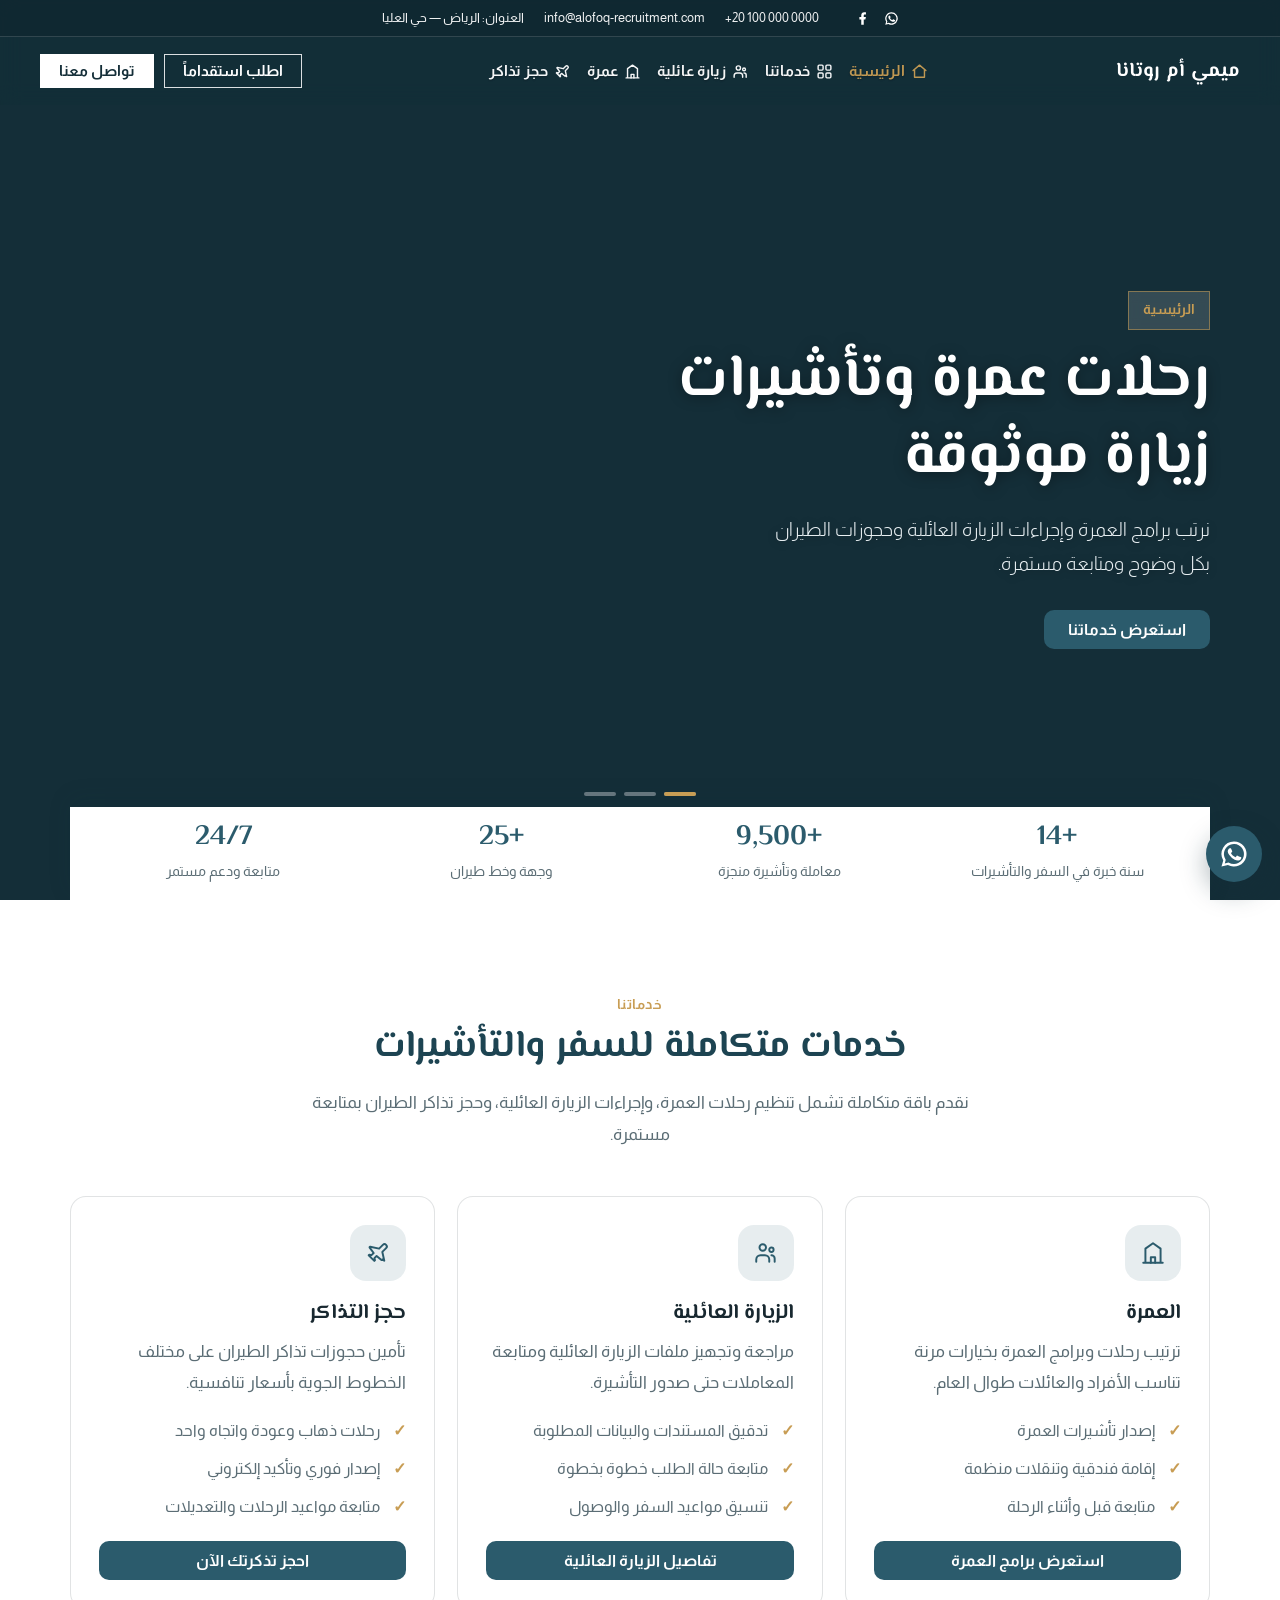
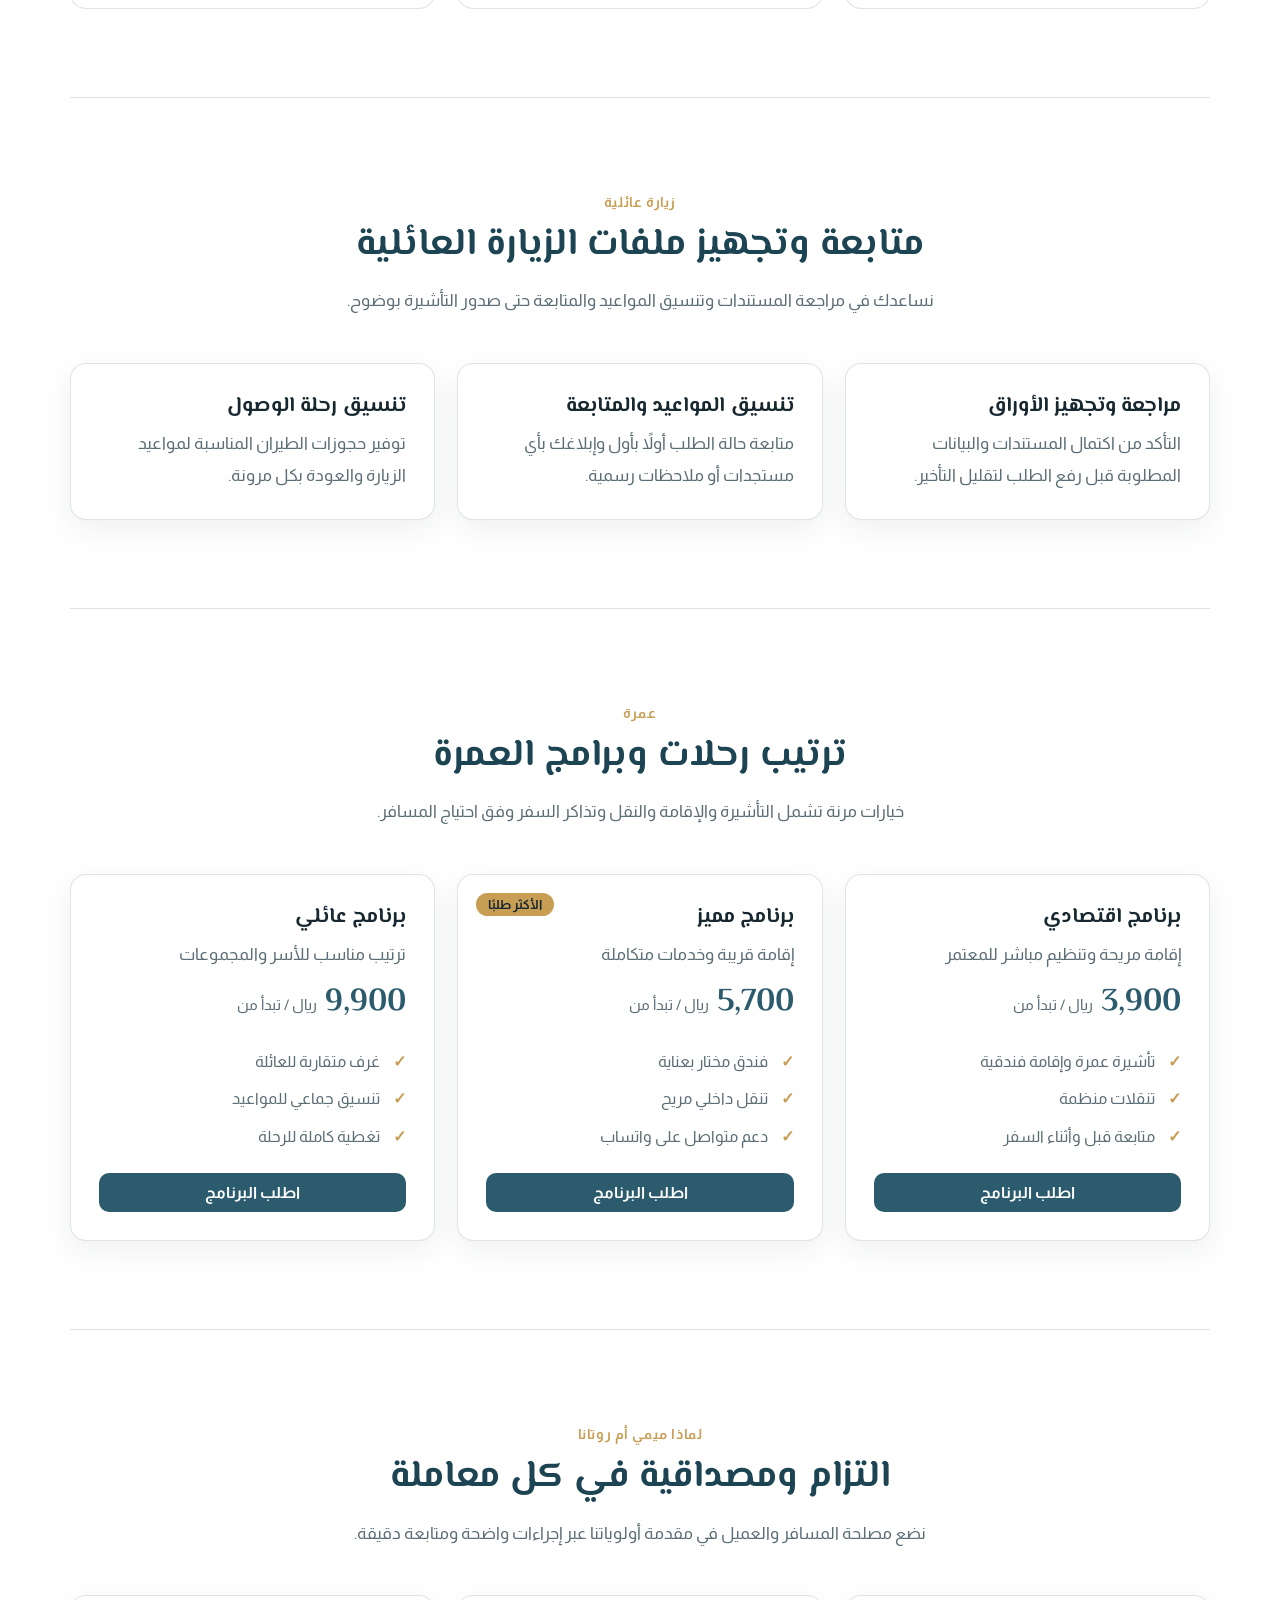
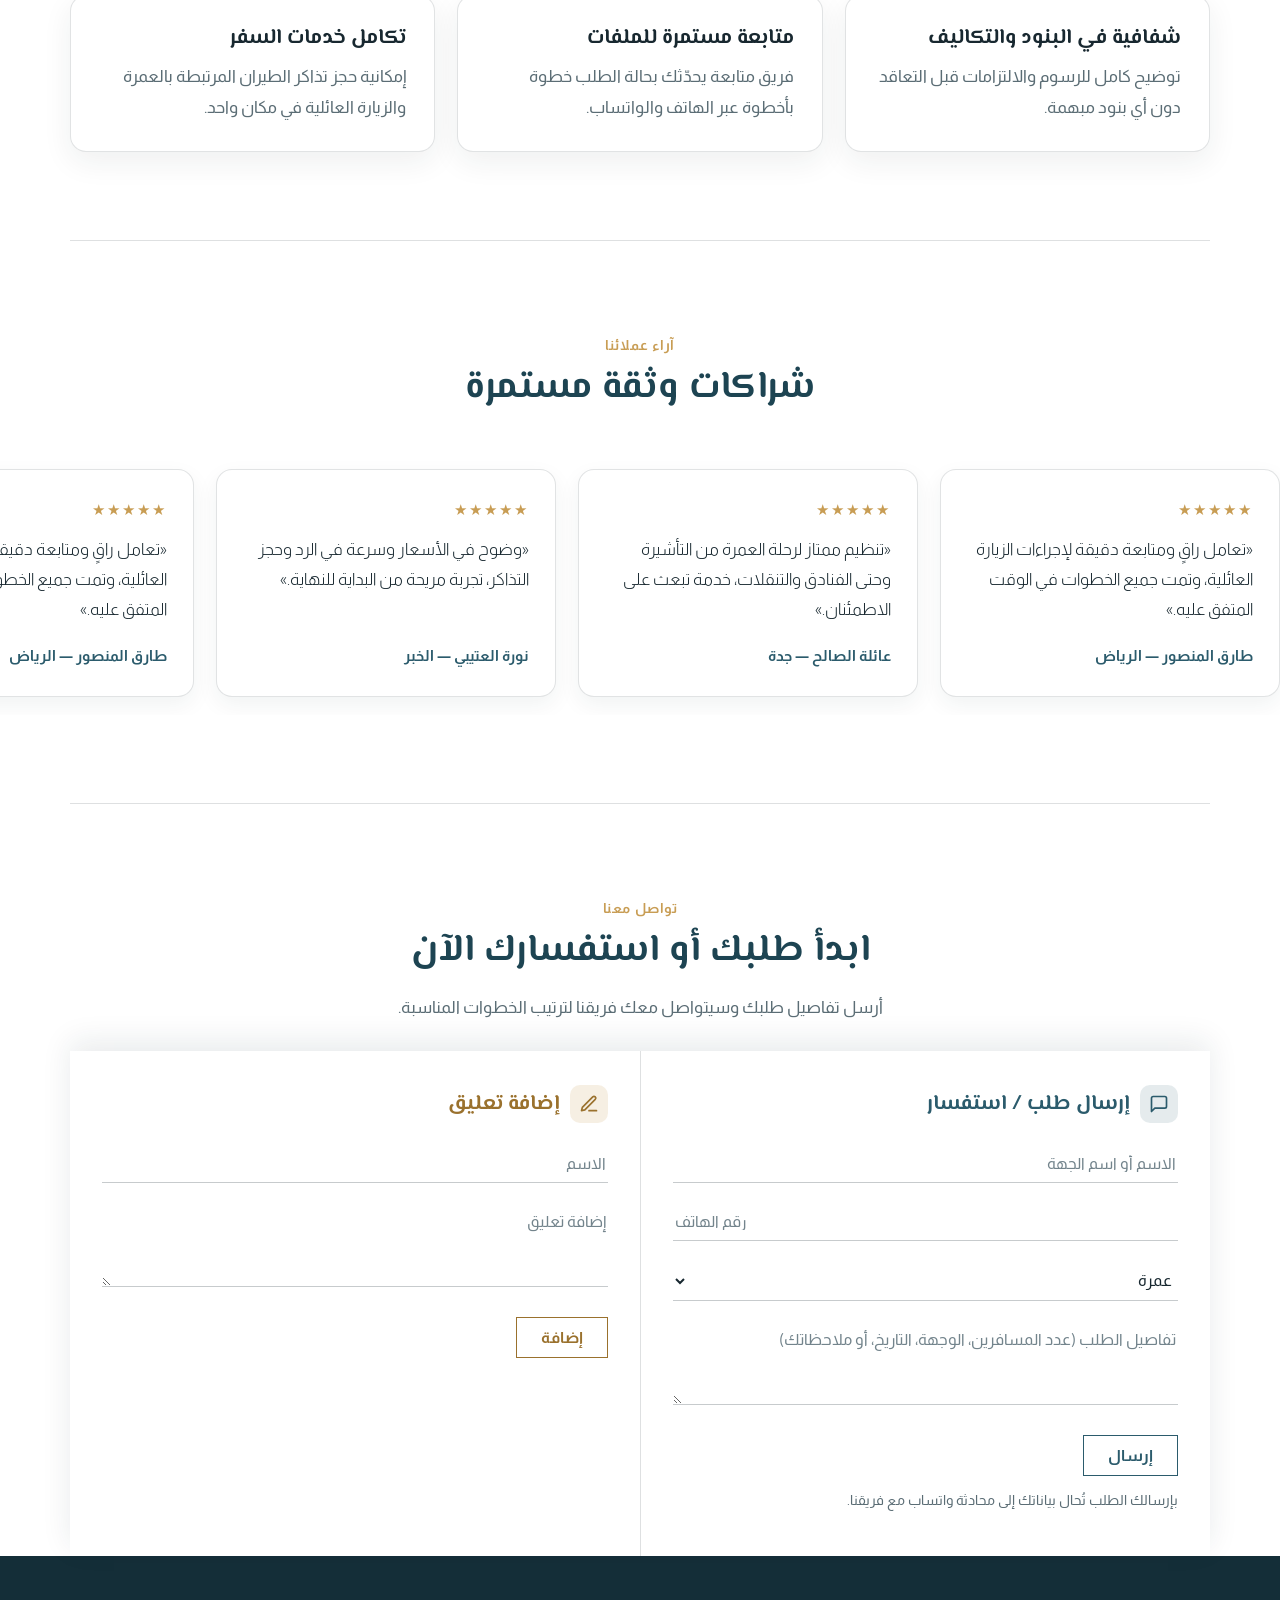
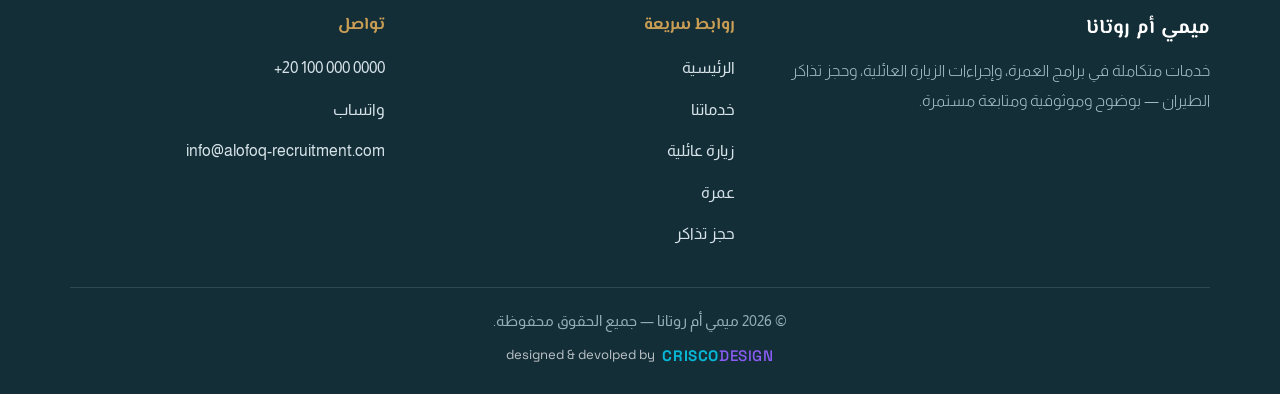
==== index.html @ 4e92e531 "Add files via upload" ====
<!DOCTYPE html>
<html lang="ar" dir="rtl">
<head>
<meta charset="utf-8">
<meta name="viewport" content="width=device-width, initial-scale=1, viewport-fit=cover">
<meta name="theme-color" content="#142E38">
<title>ميمي أم روتانا | خدمات العمرة والزيارة العائلية وحجز التذاكر</title>
<meta name="description" content="ميمي أم روتانا: خدمات العمرة، وإجراءات الزيارة العائلية، وحجز تذاكر الطيران بمتابعة مستمرة.">
<link rel="preconnect" href="https://fonts.googleapis.com">
<link rel="preconnect" href="https://fonts.gstatic.com" crossorigin>
<link href="https://fonts.googleapis.com/css2?family=El+Messiri:wght@400;500;600;700&family=Almarai:wght@300;400;700&family=Space+Grotesk:wght@500;700&display=swap" rel="stylesheet">
<link rel="stylesheet" href="style.css">
<style>
  .sec-divider{
    max-width:1180px;
    margin:0 auto;
    padding:0 20px;
  }
  .sec-divider::before{
    content:"";
    display:block;
    height:1px;
    background:rgba(24,40,48,.14);
  }

  .hero .dots{
    bottom:calc(104px + env(safe-area-inset-bottom,0px));
  }

  .hero-stats-float{
    position:absolute;
    z-index:5;
    left:50%;
    bottom:0;
    transform:translateX(-50%);
    width:min(1140px, calc(100% - 32px));
    background:#ffffff;
    color:#182830;
    box-shadow:0 -8px 22px rgba(20, 46, 56, .12);
    padding:14px 22px calc(14px + env(safe-area-inset-bottom,0px));
  }
  .hero-stats-grid{
    display:grid;
    grid-template-columns:repeat(4, minmax(120px, 1fr));
    gap:16px;
    text-align:center;
    align-items:center;
  }
  .hero-stats-grid .stat b{
    font-size:28px;
    color:#2B5B6C;
  }
  .hero-stats-grid .stat span{
    font-size:14px;
    color:#5B6D75;
  }

  .reviews-marquee{
    overflow:hidden;
    width:100%;
    padding:8px 0 18px;
  }
  .reviews-track{
    display:flex;
    gap:22px;
    width:max-content;
    animation:reviewsRightToLeft 30s linear infinite;
  }
  .reviews-marquee:hover .reviews-track{
    animation-play-state:paused;
  }
  .review-slide{
    flex:0 0 340px;
    max-width:85vw;
    background:#ffffff;
    border:1px solid rgba(24,40,48,.13);
    border-radius:16px;
    padding:26px;
    box-shadow:0 8px 22px rgba(20,46,56,.06);
    display:flex;
    flex-direction:column;
    transition:transform .3s ease, box-shadow .35s ease, border-color .3s ease;
  }
  .review-slide:hover{
    transform:translateY(-5px);
    border-color:rgba(200,157,84,.55);
    box-shadow:0 18px 38px rgba(20,46,56,.14);
  }
  .review-slide .stars{
    color:#C89D54;
    letter-spacing:2px;
    margin-bottom:12px;
    font-size:15px;
  }
  .review-slide .comment-quote{
    color:#182830;
    font-size:16.5px;
    margin:0 0 18px;
    font-weight:300;
    line-height:1.8;
  }
  .review-slide .author-name{
    margin-top:auto;
    color:#2B5B6C;
    font-size:15px;
    font-weight:700;
  }

  @keyframes reviewsRightToLeft{
    0%{transform:translateX(0)}
    100%{transform:translateX(-50%)}
  }

  @media (prefers-reduced-motion:reduce){
    .reviews-track{animation:none;flex-wrap:wrap;width:auto}
    .review-slide{flex:1 1 280px}
    .review-slide:hover{transform:none}
  }

  section#contact.sec{padding-bottom:0}

  .contact-float-box{
    position:relative;
    z-index:3;
    background:#ffffff;
    color:#182830;
    border:0;
    border-radius:0;
    margin-top:-18px;
    margin-bottom:0;
    box-shadow:0 -10px 28px rgba(20,46,56,.09);
    display:grid;
    grid-template-columns:1fr 1px 1fr;
    align-items:stretch;
  }
  .contact-divider{
    background:rgba(24,40,48,.14);
    width:1px;
    height:auto;
  }
  .contact-pane{
    padding:34px 32px 42px;
    background:#ffffff;
    display:flex;
    flex-direction:column;
  }

  .contact-pane--inquiry{
    --pane-accent:#2B5B6C;
    --pane-accent-soft:rgba(43,91,108,.12);
    --pane-btn-ink:#ffffff;
  }
  .contact-pane--comment{
    --pane-accent:#9A712D;
    --pane-accent-soft:rgba(200,157,84,.16);
    --pane-btn-ink:#ffffff;
  }

  .pane-head{
    display:flex;
    align-items:center;
    gap:10px;
    margin-bottom:22px;
  }
  .pane-head .p-ic{
    width:38px;
    height:38px;
    border-radius:10px;
    background:var(--pane-accent-soft);
    color:var(--pane-accent);
    display:grid;
    place-items:center;
    flex:none;
  }
  .pane-head h3{
    margin:0;
    font-size:21px;
    color:var(--pane-accent);
  }

  .line-field{
    display:block;
    margin-bottom:20px;
  }
  .line-field input,
  .line-field select,
  .line-field textarea{
    width:100%;
    padding:10px 2px;
    background:transparent;
    color:#182830;
    border:0;
    border-bottom:1.5px solid rgba(24,40,48,.24);
    border-radius:0;
    font:400 16px Almarai,sans-serif;
    transition:border-color .2s ease;
  }
  .line-field textarea{
    min-height:84px;
    resize:vertical;
  }
  .line-field input::placeholder,
  .line-field textarea::placeholder{
    color:#73848C;
  }
  .line-field input:focus,
  .line-field select:focus,
  .line-field textarea:focus{
    outline:none;
    border-bottom-color:var(--pane-accent);
  }

  .contact-pane .btn{
    background:transparent;
    color:var(--pane-accent);
    border:1.5px solid var(--pane-accent);
    border-radius:0;
    transition:background-color .25s ease, color .25s ease, transform .2s ease;
  }
  .contact-pane .btn:hover{
    background:var(--pane-accent);
    color:var(--pane-btn-ink);
    transform:translateY(-1px);
  }
  .contact-pane .hint{color:#5B6D75}

  .comments-feed{
    margin-top:20px;
    display:grid;
    gap:10px;
  }
  .comment-item{
    background:#ffffff;
    border-bottom:1px solid rgba(24,40,48,.12);
    padding:10px 2px;
  }
  .comment-item strong{
    display:block;
    font-size:15px;
    color:var(--pane-accent);
    margin-bottom:3px;
  }
  .comment-item p{
    margin:0;
    font-size:14.5px;
    color:#44565E;
  }

  .crisco-credit-below{
    margin-top:8px;
    display:flex;
    align-items:center;
    justify-content:center;
    gap:7px;
    direction:ltr;
    font-family:'Space Grotesk', system-ui, -apple-system, sans-serif;
    font-size:0.82rem;
    color:rgba(255,255,255,.72);
  }
  .crisco-credit-below .logo{
    font-family:'Space Grotesk', system-ui, -apple-system, sans-serif;
    font-size:0.95rem;
    font-weight:700;
    letter-spacing:0.6px;
    text-transform:uppercase;
    display:inline-block;
    text-decoration:none;
  }
  .crisco-credit-below .logo-a{
    color:#06B6D4;
  }
  .crisco-credit-below .logo-b{
    color:#8B5CF6;
    font-weight:500;
  }

  @media (max-width:900px){
    .contact-float-box{grid-template-columns:1fr}
    .contact-divider{width:100%;height:1px}
    .contact-pane{padding:26px 20px 32px}
  }

  @media (max-width:860px){
    .hero{min-height:760px}
    .hero .txt{padding-bottom:175px}
    .hero .dots{bottom:calc(154px + env(safe-area-inset-bottom,0px))}
    .hero-stats-float{padding:12px 14px calc(12px + env(safe-area-inset-bottom,0px))}
    .hero-stats-grid{grid-template-columns:repeat(2, 1fr);gap:10px 14px}
    .hero-stats-grid .stat b{font-size:22px}
  }
</style>
</head>
<body>

<!-- ===== الشريط العلوي الموحد ===== -->
<header class="top" id="top">
  <!-- أعلى الشريط في المنتصف: واتساب وفيسبوك على اليمين، والهاتف والبريد والعنوان على اليسار -->
  <div class="top-bar">
    <div class="bar-in">
      <div class="top-socials" aria-label="واتساب وفيسبوك">
        <!-- واتساب -->
        <a href="https://wa.me/201000000000" target="_blank" rel="noopener" aria-label="واتساب" title="واتساب">
          <svg viewBox="0 0 24 24" fill="currentColor" aria-hidden="true"><path d="M12 2a10 10 0 0 0-8.6 15.1L2 22l5.1-1.3A10 10 0 1 0 12 2Zm0 18a8 8 0 0 1-4.1-1.1l-.3-.2-3 .8.8-2.9-.2-.3A8 8 0 1 1 12 20Zm4.4-5.9c-.2-.1-1.4-.7-1.6-.8s-.4-.1-.6.1-.6.8-.8 1-.3.2-.5 0a6.5 6.5 0 0 1-1.9-1.2 7.2 7.2 0 0 1-1.3-1.7c-.1-.2 0-.4.1-.5l.4-.5a1.6 1.6 0 0 0 .3-.4.5.5 0 0 0 0-.5l-.8-1.8c-.2-.5-.4-.4-.6-.4h-.5a1 1 0 0 0-.7.3 3 3 0 0 0-.9 2.2 5.2 5.2 0 0 0 1.1 2.7 11.8 11.8 0 0 0 4.5 4 5.2 5.2 0 0 0 3.2.6 2.7 2.7 0 0 0 1.8-1.3 2.2 2.2 0 0 0 .2-1.3c-.1-.1-.2-.2-.4-.3Z"/></svg>
        </a>

        <!-- فيسبوك -->
        <a href="https://facebook.com" target="_blank" rel="noopener" aria-label="فيسبوك" title="فيسبوك">
          <svg viewBox="0 0 24 24" fill="currentColor" aria-hidden="true"><path d="M14 13.5h2.5l1-4H14v-2c0-1.03 0-2 2-2h1.5V2.14c-.326-.043-1.557-.14-2.857-.14C11.928 2 10 3.657 10 6.7v2.8H7v4h3V22h4v-8.5Z"/></svg>
        </a>
      </div>

      <div class="top-contact-info">
        <a class="info-item" href="tel:+201000000000" dir="ltr">
          <span>+20 100 000 0000</span>
        </a>

        <a class="info-item" href="mailto:info@alofoq-recruitment.com">
          <span>info@alofoq-recruitment.com</span>
        </a>

        <span class="info-item">
          <span>العنوان: الرياض — حي العليا</span>
        </span>
      </div>
    </div>
  </div>

  <!-- أسفل الشريط العلوي: الشعار + الروابط + الأزرار -->
  <div class="in">
    <a class="logo" href="index.html">ميمي أم روتانا</a>

    <nav id="nav">
      <a href="index.html" class="is-current" aria-current="page">
        <svg width="17" height="17" viewBox="0 0 24 24" fill="none" stroke="currentColor" stroke-width="2" stroke-linecap="round" stroke-linejoin="round" aria-hidden="true"><path d="M3 10.5 12 3l9 7.5"/><path d="M5 9.5V20h14V9.5"/></svg>
        <span>الرئيسية</span>
      </a>
      <a href="index.html#services">
        <svg width="17" height="17" viewBox="0 0 24 24" fill="none" stroke="currentColor" stroke-width="2" stroke-linecap="round" stroke-linejoin="round" aria-hidden="true"><rect x="3" y="3" width="7" height="7" rx="1.5"/><rect x="14" y="3" width="7" height="7" rx="1.5"/><rect x="3" y="14" width="7" height="7" rx="1.5"/><rect x="14" y="14" width="7" height="7" rx="1.5"/></svg>
        <span>خدماتنا</span>
      </a>
      <a href="index.html#visit">
        <svg width="17" height="17" viewBox="0 0 24 24" fill="none" stroke="currentColor" stroke-width="2" stroke-linecap="round" stroke-linejoin="round" aria-hidden="true"><circle cx="9" cy="7" r="3"/><path d="M3 20v-2a4 4 0 0 1 4-4h4a4 4 0 0 1 4 4v2"/><circle cx="17" cy="9" r="2"/><path d="M17 14a3 3 0 0 1 3 3v3"/></svg>
        <span>زيارة عائلية</span>
      </a>
      <a href="index.html#umrah">
        <svg width="17" height="17" viewBox="0 0 24 24" fill="none" stroke="currentColor" stroke-width="2" stroke-linecap="round" stroke-linejoin="round" aria-hidden="true"><path d="M3 21h18M5 21V8l7-5 7 5v13"/><path d="M10 21v-5h4v5"/></svg>
        <span>عمرة</span>
      </a>
      <a href="tickets.html">
        <svg width="17" height="17" viewBox="0 0 24 24" fill="none" stroke="currentColor" stroke-width="2" stroke-linecap="round" stroke-linejoin="round" aria-hidden="true"><path d="M17.8 19.2 16 11l3.5-3.5a2.1 2.1 0 0 0-3-3L13 8 4.8 6.2a.5.5 0 0 0-.5.8L8 12l-2 2-2-.5-.6.6 2.6 2.6 2.6 2.6.6-.6-.5-2 2-2 4.5 3.7a.5.5 0 0 0 .8-.5Z"/></svg>
        <span>حجز تذاكر</span>
      </a>
    </nav>

    <div class="top-actions">
      <a class="btn top-ghost-btn" href="#contact">اطلب استقداماً</a>
      <a class="btn top-white-btn" href="#contact">تواصل معنا</a>
    </div>

    <button class="menu" id="menu" aria-expanded="false" aria-controls="nav" aria-label="فتح القائمة">
      <span></span>
      <span></span>
      <span></span>
    </button>
  </div>
</header>

<!-- ===== الهيرو ===== -->
<section class="hero" id="hero" aria-roledescription="carousel" aria-label="خدمات ميمي أم روتانا">

  <div class="slide on" role="group" aria-label="1 من 3">
    <div class="bg"
         style="background-image:url('https://images.unsplash.com/photo-1521737604893-d14cc237f11d?auto=format&fit=crop&w=1920&q=80')"
         role="img" aria-label="تنظيم رحلات العمرة والزيارات"></div>
    <div class="shade"></div>
    <div class="txt">
      <nav class="hero-crumb" aria-label="مسار الصفحة">
        <span class="crumb-current">الرئيسية</span>
      </nav>
      <h1>رحلات عمرة وتأشيرات زيارة موثوقة</h1>
      <p>نرتب برامج العمرة وإجراءات الزيارة العائلية وحجوزات الطيران بكل وضوح ومتابعة مستمرة.</p>
      <a class="btn" href="#services">استعرض خدماتنا</a>
    </div>
  </div>

  <div class="slide" role="group" aria-label="2 من 3">
    <div class="bg"
         style="background-image:url('https://images.unsplash.com/photo-1450101499163-c8848c66ca85?auto=format&fit=crop&w=1920&q=80')"
         role="img" aria-label="تجهيز المستندات وإجراءات الزيارة العائلية"></div>
    <div class="shade"></div>
    <div class="txt">
      <nav class="hero-crumb" aria-label="مسار الصفحة">
        <span class="crumb-current">الرئيسية</span>
      </nav>
      <h2>تجهيز ملفات الزيارة العائلية</h2>
      <p>مراجعة دقيقة للمستندات وتنسيق المواعيد والمتابعة حتى صدور التأشيرة.</p>
      <a class="btn" href="#visit">إجراءات الزيارة العائلية</a>
    </div>
  </div>

  <div class="slide" role="group" aria-label="3 من 3">
    <div class="bg"
         style="background-image:url('https://images.unsplash.com/photo-1436491865332-7a61a109cc05?auto=format&fit=crop&w=1920&q=80')"
         role="img" aria-label="رحلات سفر وتذاكر طيران"></div>
    <div class="shade"></div>
    <div class="txt">
      <nav class="hero-crumb" aria-label="مسار الصفحة">
        <span class="crumb-current">الرئيسية</span>
      </nav>
      <h2>حجز تذاكر السفر وتنسيق الوصول</h2>
      <p>إصدار تذاكر الطيران للمسافرين والمعتمرين بأفضل الأسعار ومواعيد منسقة.</p>
      <a class="btn" href="tickets.html">حجز تذاكر</a>
    </div>
  </div>

  <div class="dots" id="dots"></div>

  <div class="hero-stats-float" aria-label="إحصائيات ميمي أم روتانا">
    <div class="hero-stats-grid">
      <div class="stat"><b>+14</b><span>سنة خبرة في السفر والتأشيرات</span></div>
      <div class="stat"><b>+9,500</b><span>معاملة وتأشيرة منجزة</span></div>
      <div class="stat"><b>+25</b><span>وجهة وخط طيران</span></div>
      <div class="stat"><b>24/7</b><span>متابعة ودعم مستمر</span></div>
    </div>
  </div>
</section>

<!-- ===== الخدمات ===== -->
<section class="sec" id="services">
  <div class="wrap">
    <div class="head reveal">
      <span class="eyebrow">خدماتنا</span>
      <h2>خدمات متكاملة للسفر والتأشيرات</h2>
      <p>نقدم باقة متكاملة تشمل تنظيم رحلات العمرة، وإجراءات الزيارة العائلية، وحجز تذاكر الطيران بمتابعة مستمرة.</p>
    </div>
    <div class="cards">
      <article class="card reveal">
        <div class="ic" aria-hidden="true">
          <svg width="26" height="26" viewBox="0 0 24 24" fill="none" stroke="currentColor" stroke-width="1.8" stroke-linecap="round" stroke-linejoin="round"><path d="M3 21h18M5 21V8l7-5 7 5v13"/><path d="M10 21v-5h4v5"/></svg>
        </div>
        <h3>العمرة</h3>
        <p>ترتيب رحلات وبرامج العمرة بخيارات مرنة تناسب الأفراد والعائلات طوال العام.</p>
        <ul class="ticks">
          <li>إصدار تأشيرات العمرة</li>
          <li>إقامة فندقية وتنقلات منظمة</li>
          <li>متابعة قبل وأثناء الرحلة</li>
        </ul>
        <a class="btn" href="#umrah" style="margin-top:20px;text-align:center">استعرض برامج العمرة</a>
      </article>

      <article class="card reveal">
        <div class="ic" aria-hidden="true">
          <svg width="26" height="26" viewBox="0 0 24 24" fill="none" stroke="currentColor" stroke-width="1.8" stroke-linecap="round" stroke-linejoin="round"><circle cx="9" cy="7" r="3"/><path d="M3 20v-2a4 4 0 0 1 4-4h4a4 4 0 0 1 4 4v2"/><circle cx="17" cy="9" r="2"/><path d="M17 14a3 3 0 0 1 3 3v3"/></svg>
        </div>
        <h3>الزيارة العائلية</h3>
        <p>مراجعة وتجهيز ملفات الزيارة العائلية ومتابعة المعاملات حتى صدور التأشيرة.</p>
        <ul class="ticks">
          <li>تدقيق المستندات والبيانات المطلوبة</li>
          <li>متابعة حالة الطلب خطوة بخطوة</li>
          <li>تنسيق مواعيد السفر والوصول</li>
        </ul>
        <a class="btn" href="#visit" style="margin-top:20px;text-align:center">تفاصيل الزيارة العائلية</a>
      </article>

      <article class="card reveal">
        <div class="ic" aria-hidden="true">
          <svg width="26" height="26" viewBox="0 0 24 24" fill="none" stroke="currentColor" stroke-width="1.8" stroke-linecap="round" stroke-linejoin="round"><path d="M17.8 19.2 16 11l3.5-3.5a2.1 2.1 0 0 0-3-3L13 8 4.8 6.2a.5.5 0 0 0-.5.8L8 12l-2 2-2-.5-.6.6 2.6 2.6 2.6 2.6.6-.6-.5-2 2-2 4.5 3.7a.5.5 0 0 0 .8-.5Z"/></svg>
        </div>
        <h3>حجز التذاكر</h3>
        <p>تأمين حجوزات تذاكر الطيران على مختلف الخطوط الجوية بأسعار تنافسية.</p>
        <ul class="ticks">
          <li>رحلات ذهاب وعودة واتجاه واحد</li>
          <li>إصدار فوري وتأكيد إلكتروني</li>
          <li>متابعة مواعيد الرحلات والتعديلات</li>
        </ul>
        <a class="btn" href="tickets.html" style="margin-top:20px;text-align:center">احجز تذكرتك الآن</a>
      </article>
    </div>
  </div>
</section>

<div class="sec-divider" aria-hidden="true"></div>

<!-- ===== زيارة عائلية ===== -->
<section class="sec alt" id="visit">
  <div class="wrap">
    <div class="head reveal">
      <span class="eyebrow">زيارة عائلية</span>
      <h2>متابعة وتجهيز ملفات الزيارة العائلية</h2>
      <p>نساعدك في مراجعة المستندات وتنسيق المواعيد والمتابعة حتى صدور التأشيرة بوضوح.</p>
    </div>
    <div class="cards">
      <article class="card reveal">
        <h3>مراجعة وتجهيز الأوراق</h3>
        <p>التأكد من اكتمال المستندات والبيانات المطلوبة قبل رفع الطلب لتقليل التأخير.</p>
      </article>
      <article class="card reveal">
        <h3>تنسيق المواعيد والمتابعة</h3>
        <p>متابعة حالة الطلب أولاً بأول وإبلاغك بأي مستجدات أو ملاحظات رسمية.</p>
      </article>
      <article class="card reveal">
        <h3>تنسيق رحلة الوصول</h3>
        <p>توفير حجوزات الطيران المناسبة لمواعيد الزيارة والعودة بكل مرونة.</p>
      </article>
    </div>
  </div>
</section>

<div class="sec-divider" aria-hidden="true"></div>

<!-- ===== عمرة ===== -->
<section class="sec" id="umrah">
  <div class="wrap">
    <div class="head reveal">
      <span class="eyebrow">عمرة</span>
      <h2>ترتيب رحلات وبرامج العمرة</h2>
      <p>خيارات مرنة تشمل التأشيرة والإقامة والنقل وتذاكر السفر وفق احتياج المسافر.</p>
    </div>
    <div class="cards">
      <article class="card plan reveal">
        <h3>برنامج اقتصادي</h3>
        <p>إقامة مريحة وتنظيم مباشر للمعتمر</p>
        <div class="price">3,900 <small>ريال / تبدأ من</small></div>
        <ul class="ticks">
          <li>تأشيرة عمرة وإقامة فندقية</li>
          <li>تنقلات منظمة</li>
          <li>متابعة قبل وأثناء السفر</li>
        </ul>
        <a class="btn" href="#contact">اطلب البرنامج</a>
      </article>

      <article class="card plan reveal">
        <span class="tag">الأكثر طلبًا</span>
        <h3>برنامج مميز</h3>
        <p>إقامة قريبة وخدمات متكاملة</p>
        <div class="price">5,700 <small>ريال / تبدأ من</small></div>
        <ul class="ticks">
          <li>فندق مختار بعناية</li>
          <li>تنقل داخلي مريح</li>
          <li>دعم متواصل على واتساب</li>
        </ul>
        <a class="btn" href="#contact">اطلب البرنامج</a>
      </article>

      <article class="card plan reveal">
        <h3>برنامج عائلي</h3>
        <p>ترتيب مناسب للأسر والمجموعات</p>
        <div class="price">9,900 <small>ريال / تبدأ من</small></div>
        <ul class="ticks">
          <li>غرف متقاربة للعائلة</li>
          <li>تنسيق جماعي للمواعيد</li>
          <li>تغطية كاملة للرحلة</li>
        </ul>
        <a class="btn" href="#contact">اطلب البرنامج</a>
      </article>
    </div>
  </div>
</section>

<div class="sec-divider" aria-hidden="true"></div>

<!-- ===== لماذا نحن ===== -->
<section class="sec alt" id="why">
  <div class="wrap">
    <div class="head reveal">
      <span class="eyebrow">لماذا ميمي أم روتانا</span>
      <h2>التزام ومصداقية في كل معاملة</h2>
      <p>نضع مصلحة المسافر والعميل في مقدمة أولوياتنا عبر إجراءات واضحة ومتابعة دقيقة.</p>
    </div>
    <div class="cards">
      <article class="card reveal">
        <h3>شفافية في البنود والتكاليف</h3>
        <p>توضيح كامل للرسوم والالتزامات قبل التعاقد دون أي بنود مبهمة.</p>
      </article>
      <article class="card reveal">
        <h3>متابعة مستمرة للملفات</h3>
        <p>فريق متابعة يحدّثك بحالة الطلب خطوة بأخطوة عبر الهاتف والواتساب.</p>
      </article>
      <article class="card reveal">
        <h3>تكامل خدمات السفر</h3>
        <p>إمكانية حجز تذاكر الطيران المرتبطة بالعمرة والزيارة العائلية في مكان واحد.</p>
      </article>
    </div>
  </div>
</section>

<div class="sec-divider" aria-hidden="true"></div>

<!-- ===== آراء العملاء ===== -->
<section class="sec" id="reviews">
  <div class="wrap">
    <div class="head reveal">
      <span class="eyebrow">آراء عملائنا</span>
      <h2>شراكات وثقة مستمرة</h2>
    </div>
  </div>

  <div class="reviews-marquee reveal" aria-label="سلايدر آراء العملاء">
    <div class="reviews-track">
      <article class="review-slide">
        <div class="stars" aria-label="5 من 5">★★★★★</div>
        <p class="comment-quote">«تعامل راقٍ ومتابعة دقيقة لإجراءات الزيارة العائلية، وتمت جميع الخطوات في الوقت المتفق عليه.»</p>
        <div class="author-name">طارق المنصور — الرياض</div>
      </article>

      <article class="review-slide">
        <div class="stars" aria-label="5 من 5">★★★★★</div>
        <p class="comment-quote">«تنظيم ممتاز لرحلة العمرة من التأشيرة وحتى الفنادق والتنقلات، خدمة تبعث على الاطمئنان.»</p>
        <div class="author-name">عائلة الصالح — جدة</div>
      </article>

      <article class="review-slide">
        <div class="stars" aria-label="5 من 5">★★★★★</div>
        <p class="comment-quote">«وضوح في الأسعار وسرعة في الرد وحجز التذاكر، تجربة مريحة من البداية للنهاية.»</p>
        <div class="author-name">نورة العتيبي — الخبر</div>
      </article>

      <article class="review-slide" aria-hidden="true">
        <div class="stars">★★★★★</div>
        <p class="comment-quote">«تعامل راقٍ ومتابعة دقيقة لإجراءات الزيارة العائلية، وتمت جميع الخطوات في الوقت المتفق عليه.»</p>
        <div class="author-name">طارق المنصور — الرياض</div>
      </article>

      <article class="review-slide" aria-hidden="true">
        <div class="stars">★★★★★</div>
        <p class="comment-quote">«تنظيم ممتاز لرحلة العمرة من التأشيرة وحتى الفنادق والتنقلات، خدمة تبعث على الاطمئنان.»</p>
        <div class="author-name">عائلة الصالح — جدة</div>
      </article>

      <article class="review-slide" aria-hidden="true">
        <div class="stars">★★★★★</div>
        <p class="comment-quote">«وضوح في الأسعار وسرعة في الرد وحجز التذاكر، تجربة مريحة من البداية للنهاية.»</p>
        <div class="author-name">نورة العتيبي — الخبر</div>
      </article>
    </div>
  </div>
</section>

<div class="sec-divider" aria-hidden="true"></div>

<!-- ===== التواصل ===== -->
<section class="sec alt" id="contact">
  <div class="wrap">
    <div class="head reveal">
      <span class="eyebrow">تواصل معنا</span>
      <h2>ابدأ طلبك أو استفسارك الآن</h2>
      <p>أرسل تفاصيل طلبك وسيتواصل معك فريقنا لترتيب الخطوات المناسبة.</p>
    </div>

    <div class="contact-float-box reveal" id="contact-box">
      <div class="contact-pane contact-pane--inquiry">
        <div class="pane-head">
          <span class="p-ic" aria-hidden="true">
            <svg width="20" height="20" viewBox="0 0 24 24" fill="none" stroke="currentColor" stroke-width="2" stroke-linecap="round" stroke-linejoin="round"><path d="M21 15a2 2 0 0 1-2 2H7l-4 4V5a2 2 0 0 1 2-2h14a2 2 0 0 1 2 2Z"/></svg>
          </span>
          <h3>إرسال طلب / استفسار</h3>
        </div>

        <form id="bookForm" novalidate>
          <label class="line-field">
            <input type="text" name="name" required autocomplete="name" aria-label="الاسم أو اسم الجهة" placeholder="الاسم أو اسم الجهة">
          </label>

          <label class="line-field">
            <input type="tel" name="phone" required autocomplete="tel" inputmode="tel" aria-label="رقم الهاتف" placeholder="رقم الهاتف">
          </label>

          <label class="line-field">
            <select name="service" required aria-label="نوع الخدمة المطلوبة">
              <option value="عمرة">عمرة</option>
              <option value="زيارة عائلية">زيارة عائلية</option>
              <option value="حجز تذاكر">حجز تذاكر</option>
              <option value="طلب استقدام">طلب استقدام</option>
              <option value="استفسار عام">استفسار عام</option>
            </select>
          </label>

          <label class="line-field">
            <textarea name="msg" aria-label="تفاصيل الطلب" placeholder="تفاصيل الطلب (عدد المسافرين، الوجهة، التاريخ، أو ملاحظاتك)"></textarea>
          </label>

          <button class="btn" type="submit">إرسال</button>
          <p class="hint">بإرسالك الطلب تُحال بياناتك إلى محادثة واتساب مع فريقنا.</p>
        </form>
      </div>

      <div class="contact-divider" aria-hidden="true"></div>

      <div class="contact-pane contact-pane--comment">
        <div class="pane-head">
          <span class="p-ic" aria-hidden="true">
            <svg width="20" height="20" viewBox="0 0 24 24" fill="none" stroke="currentColor" stroke-width="2" stroke-linecap="round" stroke-linejoin="round"><path d="M12 20h9"/><path d="M16.5 3.5a2.12 2.12 0 0 1 3 3L7 19l-4 1 1-4Z"/></svg>
          </span>
          <h3>إضافة تعليق</h3>
        </div>

        <form id="commentForm" novalidate>
          <label class="line-field">
            <input type="text" name="commenterName" required aria-label="الاسم" placeholder="الاسم">
          </label>

          <label class="line-field">
            <textarea name="commentText" required aria-label="إضافة تعليق" placeholder="إضافة تعليق"></textarea>
          </label>

          <button class="btn" type="submit">إضافة</button>
        </form>

        <div class="comments-feed" id="commentsFeed" aria-live="polite"></div>
      </div>
    </div>
  </div>
</section>

<!-- ===== الفوتر ===== -->
<footer class="foot">
  <div class="wrap">
    <div class="grid">
      <div>
        <a class="logo" href="index.html">ميمي أم روتانا</a>
        <p>خدمات متكاملة في برامج العمرة، وإجراءات الزيارة العائلية، وحجز تذاكر الطيران — بوضوح وموثوقية ومتابعة مستمرة.</p>
      </div>
      <div>
        <h4>روابط سريعة</h4>
        <ul>
          <li><a href="index.html">الرئيسية</a></li>
          <li><a href="index.html#services">خدماتنا</a></li>
          <li><a href="index.html#visit">زيارة عائلية</a></li>
          <li><a href="index.html#umrah">عمرة</a></li>
          <li><a href="tickets.html">حجز تذاكر</a></li>
        </ul>
      </div>
      <div>
        <h4>تواصل</h4>
        <ul>
          <li><a href="tel:+201000000000" dir="ltr">+20 100 000 0000</a></li>
          <li><a href="https://wa.me/201000000000" target="_blank" rel="noopener">واتساب</a></li>
          <li><a href="mailto:info@alofoq-recruitment.com">info@alofoq-recruitment.com</a></li>
        </ul>
      </div>
    </div>
    <div class="copy">© <span id="year"></span> ميمي أم روتانا — جميع الحقوق محفوظة.</div>
    <div class="crisco-credit-below">
      <span>designed &amp; devolped by</span>
      <a href="index.html" class="logo notranslate" dir="ltr" aria-label="CRISCODESIGN">
        <span class="logo-a">CRISCO</span><span class="logo-b">DESIGN</span>
      </a>
    </div>
  </div>
</footer>

<a class="wa" href="https://wa.me/201000000000" target="_blank" rel="noopener" aria-label="تواصل عبر واتساب">
  <svg width="30" height="30" viewBox="0 0 24 24" fill="currentColor" aria-hidden="true"><path d="M12 2a10 10 0 0 0-8.6 15.1L2 22l5.1-1.3A10 10 0 1 0 12 2Zm0 18a8 8 0 0 1-4.1-1.1l-.3-.2-3 .8.8-2.9-.2-.3A8 8 0 1 1 12 20Zm4.4-5.9c-.2-.1-1.4-.7-1.6-.8s-.4-.1-.6.1-.6.8-.8 1-.3.2-.5 0a6.5 6.5 0 0 1-1.9-1.2 7.2 7.2 0 0 1-1.3-1.7c-.1-.2 0-.4.1-.5l.4-.5a1.6 1.6 0 0 0 .3-.4.5.5 0 0 0 0-.5l-.8-1.8c-.2-.5-.4-.4-.6-.4h-.5a1 1 0 0 0-.7.3 3 3 0 0 0-.9 2.2 5.2 5.2 0 0 0 1.1 2.7 11.8 11.8 0 0 0 4.5 4 5.2 5.2 0 0 0 3.2.6 2.7 2.7 0 0 0 1.8-1.3 2.2 2.2 0 0 0 .2-1.3c-.1-.1-.2-.2-.4-.3Z"/></svg>
</a>

<script>
(function(){
  var WA = '201000000000';

  var hero = document.getElementById('hero'),
      slides = [].slice.call(hero.querySelectorAll('.slide')),
      dots = document.getElementById('dots'),
      DELAY = 6000, i = 0, timer, btns = [];

  hero.style.setProperty('--t', DELAY + 'ms');

  slides.forEach(function(_, k){
    var b = document.createElement('button');
    b.type = 'button';
    b.setAttribute('aria-label', 'الانتقال إلى الشريحة ' + (k + 1));
    b.onclick = function(){ go(k); };
    dots.appendChild(b);
    btns.push(b);
  });

  function go(n){
    i = (n + slides.length) % slides.length;
    slides.forEach(function(s, k){ s.classList.toggle('on', k === i); });
    btns.forEach(function(b, k){
      b.classList.remove('on');
      if (k === i){ void b.offsetWidth; b.classList.add('on'); }
    });
    restart();
  }
  function restart(){
    clearTimeout(timer);
    if (window.matchMedia('(prefers-reduced-motion:reduce)').matches) return;
    timer = setTimeout(function(){ go(i + 1); }, DELAY);
  }

  hero.addEventListener('keydown', function(e){
    if (e.key === 'ArrowLeft')  go(i + 1);
    if (e.key === 'ArrowRight') go(i - 1);
  });

  var x0 = null;
  hero.addEventListener('touchstart', function(e){ x0 = e.touches[0].clientX; }, {passive:true});
  hero.addEventListener('touchend', function(e){
    if (x0 === null) return;
    var d = e.changedTouches[0].clientX - x0;
    if (Math.abs(d) > 50) go(d < 0 ? i + 1 : i - 1);
    x0 = null;
  });

  hero.addEventListener('mouseenter', function(){ hero.classList.add('paused'); clearTimeout(timer); });
  hero.addEventListener('mouseleave', function(){ hero.classList.remove('paused'); restart(); });

  go(0);

  var menu = document.getElementById('menu'), nav = document.getElementById('nav');
  if (menu && nav) {
    menu.onclick = function(e){
      e.stopPropagation();
      var open = nav.classList.toggle('open');
      menu.setAttribute('aria-expanded', open ? 'true' : 'false');
      menu.setAttribute('aria-label', open ? 'إغلاق القائمة' : 'فتح القائمة');
    };
    nav.addEventListener('click', function(e){
      if (e.target.closest('a')){
        nav.classList.remove('open');
        menu.setAttribute('aria-expanded', 'false');
        menu.setAttribute('aria-label', 'فتح القائمة');
      }
    });
    document.addEventListener('click', function(e){
      if (nav.classList.contains('open') && !e.target.closest('#top')){
        nav.classList.remove('open');
        menu.setAttribute('aria-expanded', 'false');
        menu.setAttribute('aria-label', 'فتح القائمة');
      }
    });
  }

  var top = document.getElementById('top');
  function onScroll(){ top.classList.toggle('solid', window.scrollY > 40); }
  onScroll();
  window.addEventListener('scroll', onScroll, {passive:true});

  var form = document.getElementById('bookForm');
  form.addEventListener('submit', function(e){
    e.preventDefault();
    if (!form.reportValidity()) return;
    var d = new FormData(form);
    var msg = 'مرحبًا ميمي أم روتانا\n'
            + 'الخدمة المطلوبة: ' + d.get('service') + '\n'
            + 'الاسم / الجهة: ' + d.get('name') + '\n'
            + 'الهاتف: ' + d.get('phone') + '\n'
            + (d.get('msg') ? 'التفاصيل: ' + d.get('msg') : '');
    window.open('https://wa.me/' + WA + '?text=' + encodeURIComponent(msg), '_blank');
  });

  var commentForm = document.getElementById('commentForm');
  var commentsFeed = document.getElementById('commentsFeed');
  if (commentForm && commentsFeed){
    commentForm.addEventListener('submit', function(e){
      e.preventDefault();
      if (!commentForm.reportValidity()) return;
      var cd = new FormData(commentForm);
      var author = String(cd.get('commenterName') || '').trim();
      var text = String(cd.get('commentText') || '').trim();
      if (!author || !text) return;

      var card = document.createElement('div');
      card.className = 'comment-item';

      var strong = document.createElement('strong');
      strong.textContent = author;

      var p = document.createElement('p');
      p.textContent = text;

      card.appendChild(strong);
      card.appendChild(p);
      commentsFeed.prepend(card);
      commentForm.reset();
    });
  }

  var items = document.querySelectorAll('.reveal');
  if ('IntersectionObserver' in window && !window.matchMedia('(prefers-reduced-motion:reduce)').matches){
    var io = new IntersectionObserver(function(entries){
      entries.forEach(function(en){
        if (en.isIntersecting){ en.target.classList.add('in'); io.unobserve(en.target); }
      });
    }, {threshold:.14, rootMargin:'0px 0px -40px'});
    items.forEach(function(el){ io.observe(el); });
  } else {
    items.forEach(function(el){ el.classList.add('in'); });
  }

  document.getElementById('year').textContent = new Date().getFullYear();
})();
</script>
</body>
</html>
---- style.css ----
/* ============================================================
   ميمي أم روتانا — ورقة الأنماط الموحدة
   ============================================================ */

:root{
  --bg:#FFFFFF;
  --surface:#FFFFFF;
  --ink:#182830;
  --muted:#5B6D75;
  --sage:#2B5B6C;
  --sage-deep:#1D4452;
  --sage-ink:#FFFFFF;
  --sand:#C89D54;
  --sand-ink:#182830;
  --star:#C89D54;
  --line:rgba(24,40,48,.13);
  --shadow:0 10px 30px rgba(24,40,48,.07);
  --radius:16px;
  --white:#FFFFFF;
  color-scheme:light;
}

*{box-sizing:border-box}
html{
  scroll-behavior:smooth;
  overflow-x:hidden;
  max-width:100%;
}
body{
  margin:0;
  background:var(--bg);
  color:var(--ink);
  font-family:Almarai,"Segoe UI",Tahoma,sans-serif;
  font-size:17px;
  line-height:1.85;
  -webkit-font-smoothing:antialiased;
  overflow-x:hidden;
  max-width:100%;
}
h1,h2,h3{font-family:"El Messiri",Almarai,sans-serif;margin:0;line-height:1.35;letter-spacing:0}
p{margin:0 0 1em}
a{color:inherit}
:focus-visible{outline:3px solid var(--sand);outline-offset:3px}
.wrap{max-width:1180px;margin:0 auto;padding:0 20px}
section[id]{scroll-margin-top:112px}

/* ===== الشريط العلوي ===== */
.top{
  position:fixed;inset:0 0 auto 0;z-index:50;color:#fff;
  padding-top:env(safe-area-inset-top,0px);
  background:rgba(20,46,56,.48);
  backdrop-filter:blur(10px) saturate(1.1);
  -webkit-backdrop-filter:blur(10px) saturate(1.1);
  transition:background .3s ease,box-shadow .3s ease;
}
.top.solid{
  background:rgba(20,46,56,.97);
  box-shadow:0 1px 0 rgba(255,255,255,.1);
}

/* أعلى الشريط في المنتصف: واتساب وفيسبوك على اليمين، والهاتف والبريد والعنوان على اليسار */
.top-bar{
  border-bottom:1px solid rgba(255,255,255,.14);
  background:rgba(14,34,42,.48);
  font-size:13px;
}
.top-bar .bar-in{
  max-width:1180px;
  margin:0 auto;
  padding:6px 20px;
  display:flex;
  align-items:center;
  justify-content:center;
  flex-wrap:wrap;
  gap:8px 36px;
}

.top-socials{
  display:inline-flex;
  align-items:center;
  gap:14px;
}
.top-socials a{
  display:inline-flex;
  align-items:center;
  justify-content:center;
  color:#ffffff;
  text-decoration:none;
  background:none;
  border:0;
  padding:0;
  transform:none;
  box-shadow:none;
  transition:color .2s ease;
}
.top-socials a:hover{
  color:var(--sand);
  background:none;
  border:0;
  transform:none;
  box-shadow:none;
}
.top-socials a svg{
  width:15px;
  height:15px;
  flex:none;
}

.top-contact-info{
  display:inline-flex;
  align-items:center;
  flex-wrap:wrap;
  justify-content:center;
  gap:6px 20px;
  color:rgba(255,255,255,.94);
}
.top-contact-info .info-item{
  display:inline-flex;
  align-items:center;
  gap:5px;
  text-decoration:none;
  color:rgba(255,255,255,.94);
  transition:color .2s ease;
}
.top-contact-info a.info-item:hover{
  color:var(--sand);
}

/* بالأسفل: الشعار + الروابط + الأزرار */
.top .in{
  position:relative;
  max-width:1240px;margin:0 auto;padding:0 20px;min-height:68px;
  display:flex;align-items:center;justify-content:space-between;gap:14px;
}
.logo{
  display:inline-block;text-decoration:none;
  font:700 20px "El Messiri",sans-serif;
  letter-spacing:.3px;white-space:nowrap;
}

/* روابط الشريط — تغيير اللون فقط عند المرور */
.top nav{
  display:flex;
  flex-wrap:wrap;
  align-items:center;
  gap:16px;
}
.top nav a{
  display:inline-flex;align-items:center;gap:6px;
  text-decoration:none;font-weight:700;font-size:14.5px;
  opacity:.96;white-space:nowrap;
  text-shadow:0 1px 2px rgba(0,0,0,.28);
  transition:color .25s ease;
}
.top nav a:hover{color:var(--sand)}
.top nav a.is-current{color:var(--sand)}
.top nav a svg{flex:none}

.top-actions{
  display:flex;
  align-items:center;
  gap:10px;
  flex-shrink:0;
}

.btn{
  display:inline-block;background:var(--sage);color:var(--sage-ink);
  border:0;border-radius:10px;padding:11px 24px;
  font:700 16px Almarai,sans-serif;cursor:pointer;text-decoration:none;
  white-space:nowrap;transition:background-color .25s ease,color .25s ease,border-color .25s ease,transform .2s ease;
}
.btn:hover{background:var(--sage-deep);transform:translateY(-1px)}

.top .btn.top-ghost-btn{
  background:transparent;
  color:#ffffff;
  border:1.5px solid rgba(255,255,255,.85);
  border-radius:0;
  padding:8px 18px;
  font-size:14.5px;
}
.top .btn.top-ghost-btn:hover{
  background:#C89D54;
  color:#142E38;
  border-color:#C89D54;
  transform:translateY(-1px);
}

.top .btn.top-white-btn{
  background:#ffffff;
  color:#142E38;
  border:1.5px solid #ffffff;
  border-radius:0;
  padding:8px 18px;
  font-size:14.5px;
}
.top .btn.top-white-btn:hover{
  background:var(--sand);
  color:#142E38;
  border-color:var(--sand);
  transform:translateY(-1px);
}

/* زر الهامبرغر */
.menu{
  display:none;
  position:relative;
  width:44px;
  height:44px;
  background:transparent;
  border:0;
  border-radius:0;
  padding:0;
  cursor:pointer;
  flex-shrink:0;
}
.menu span{
  position:absolute;
  top:50%;left:50%;
  width:24px;height:2px;
  background:#fff;
  border-radius:2px;
  transition:transform .3s ease, opacity .25s ease;
}
.menu span:nth-child(1){transform:translate(-50%, calc(-50% - 8px))}
.menu span:nth-child(2){transform:translate(-50%, -50%)}
.menu span:nth-child(3){transform:translate(-50%, calc(-50% + 8px))}
.menu[aria-expanded="true"] span:nth-child(1){transform:translate(-50%, -50%) rotate(45deg)}
.menu[aria-expanded="true"] span:nth-child(2){opacity:0}
.menu[aria-expanded="true"] span:nth-child(3){transform:translate(-50%, -50%) rotate(-45deg)}

/* ===== السلايدر ===== */
.hero{
  position:relative;height:100svh;min-height:660px;overflow:hidden;
  background:#142E38;color:var(--white);
}
.slide{
  position:absolute;inset:0;opacity:0;visibility:hidden;
  transition:opacity .9s ease,visibility .9s;
}
.slide.on{opacity:1;visibility:visible}

.bg{
  position:absolute;inset:0;
  background-size:cover;background-position:center;background-repeat:no-repeat;
  background-color:#142E38;
}

.shade{
  position:absolute;inset:0;
  background:linear-gradient(270deg,rgba(20,46,56,.92) 0%,rgba(20,46,56,.66) 45%,rgba(20,46,56,.12) 82%);
}

.txt{
  position:relative;z-index:2;height:100%;max-width:1180px;margin:0 auto;
  padding:135px 20px 96px;
  display:flex;flex-direction:column;justify-content:center;align-items:flex-start;
}
.txt h1,.txt h2{
  font-size:clamp(32px,5.2vw,60px);font-weight:700;line-height:1.28;max-width:17ch;
  text-shadow:0 2px 14px rgba(0,0,0,.35);
}
.txt p{
  max-width:44ch;margin:16px 0 28px;color:#EAF1F4;
  font-size:18.5px;font-weight:300;
  text-shadow:0 1px 8px rgba(0,0,0,.35);
}
.slide.on .txt>*{animation:up .8s both}
.slide.on .txt p{animation-delay:.12s}
.slide.on .txt .btn{animation-delay:.24s}
@keyframes up{from{opacity:0;transform:translateY(18px)}to{opacity:1;transform:none}}

/* مؤشر المسار داخل الهيرو */
.hero-crumb{
  display:inline-flex;
  align-items:center;
  gap:8px;
  padding:6px 14px;
  margin-bottom:14px;
  background:rgba(255,255,255,.14);
  backdrop-filter:blur(6px);
  -webkit-backdrop-filter:blur(6px);
  border:1px solid rgba(200,157,84,.55);
  color:rgba(255,255,255,.92);
  font-size:13.5px;
}
.hero-crumb a{
  color:rgba(255,255,255,.85);
  text-decoration:none;
  transition:color .2s ease;
}
.hero-crumb a:hover{color:var(--sand)}
.hero-crumb .crumb-current{
  color:var(--sand);
  font-weight:700;
}

/* المؤشرات */
.dots{
  position:absolute;z-index:6;
  bottom:calc(28px + env(safe-area-inset-bottom,0px));
  left:50%;transform:translateX(-50%);
  display:flex;gap:8px;
}
.dots button{
  width:32px;height:4px;
  border:0;border-radius:2px;
  background:rgba(255,255,255,.35);
  cursor:pointer;padding:0;
  position:relative;overflow:hidden;
  transition:background .2s ease;
}
.dots button:hover{background:rgba(255,255,255,.6)}
.dots button.on::after{
  content:"";position:absolute;inset:0;
  background:var(--sand);
  transform-origin:right;
  animation:fill var(--t,6s) linear both;
}
.hero.paused .dots button.on::after{animation-play-state:paused}
@keyframes fill{from{transform:scaleX(0)}to{transform:scaleX(1)}}

/* ===== الأقسام ===== */
.sec{padding:88px 0;background:var(--surface)}
.sec.alt{background:var(--surface)}
.head{max-width:680px;margin:0 auto 46px;text-align:center}
.eyebrow{
  display:inline-block;font:700 13.5px Almarai,sans-serif;
  color:var(--sand);letter-spacing:.6px;margin-bottom:10px;
}
.head h2{font-size:clamp(26px,3.6vw,38px);color:var(--sage-deep)}
.head p{color:var(--muted);margin:14px 0 0;font-size:17px}

.cards{
  display:grid;grid-template-columns:repeat(auto-fit,minmax(270px,1fr));gap:22px;
}
.card{
  background:var(--surface);border:1px solid var(--line);
  border-radius:var(--radius);padding:28px;box-shadow:var(--shadow);
  transition:transform .25s ease,box-shadow .3s ease,border-color .25s ease;
  display:flex;flex-direction:column;
}
.card:hover{transform:translateY(-5px);border-color:rgba(200,157,84,.45);box-shadow:0 16px 38px rgba(20,46,56,.12)}
.card .ic{
  width:56px;height:56px;border-radius:16px;
  background:rgba(43,91,108,.11);color:var(--sage);
  display:grid;place-items:center;margin-bottom:18px;
}
.card h3{font-size:21px;margin-bottom:8px;color:var(--ink)}
.card p{color:var(--muted);margin:0}
.ticks{list-style:none;padding:0;margin:18px 0 0;display:grid;gap:8px;font-size:16px}
.ticks li{position:relative;padding-inline-start:26px;color:var(--muted)}
.ticks li::before{
  content:"✓";position:absolute;inset-inline-start:0;top:0;
  color:var(--sand);font-weight:700;
}

#services .card{box-shadow:none}
#services .card:hover{transform:none;box-shadow:0 18px 44px rgba(20,46,56,.14)}

.plan{position:relative}
.plan .tag{
  position:absolute;top:18px;inset-inline-end:18px;
  background:var(--sand);color:var(--sand-ink);
  font:700 13px Almarai,sans-serif;padding:4px 12px;border-radius:99px;
}
.plan .price{font:700 32px "El Messiri",sans-serif;color:var(--sage);margin:6px 0 2px}
.plan .price small{font:400 15px Almarai,sans-serif;color:var(--muted)}
.plan .btn{margin-top:22px;text-align:center}

.steps{display:grid;gap:14px;max-width:840px;margin:0 auto}
.step{
  display:flex;gap:18px;align-items:flex-start;
  background:var(--surface);border:1px solid var(--line);
  border-radius:14px;padding:20px 22px;box-shadow:var(--shadow);
}
.step .n{
  flex:none;width:42px;height:42px;border-radius:50%;
  background:var(--sage);color:var(--sage-ink);
  display:grid;place-items:center;font:700 19px "El Messiri",sans-serif;
}
.step h3{font-size:18px;margin-bottom:4px;color:var(--ink)}
.step p{margin:0;color:var(--muted);font-size:16px}

.stat b{
  display:block;font:700 36px "El Messiri",sans-serif;
  color:var(--sage);line-height:1.2;
}
.stat span{color:var(--muted);font-size:15.5px}

.stars{color:var(--star);letter-spacing:2px;margin-bottom:10px;font-size:15px}
.hint{font-size:14px;color:var(--muted);margin:12px 0 0}

.foot{background:#142E38;color:#D6E3E8;padding:56px 0 26px}
.foot .grid{display:grid;grid-template-columns:1.4fr 1fr 1fr;gap:34px}
.foot h4{font:700 17px "El Messiri",sans-serif;color:var(--sand);margin:0 0 14px}
.foot a{text-decoration:none;color:#D6E3E8;font-size:16px;transition:color .2s ease}
.foot a:hover{color:var(--sand)}
.foot ul{list-style:none;padding:0;margin:0;display:grid;gap:10px}
.foot p{color:#A8C0C9;font-size:16px;margin:12px 0 0;font-weight:300}
.foot .copy{
  border-top:1px solid rgba(255,255,255,.12);
  margin-top:38px;padding-top:20px;text-align:center;
  font-size:14.5px;color:#93AFB9;
}
.foot .logo{color:#fff;font-size:20px}

.wa{
  position:fixed;inset:auto 18px 18px auto;z-index:60;
  width:56px;height:56px;border-radius:50%;
  background:var(--sage);color:#fff;
  display:grid;place-items:center;
  box-shadow:0 10px 26px rgba(20,46,56,.35);
  text-decoration:none;transition:transform .2s,background .2s;
}
.wa:hover{transform:scale(1.08);background:var(--sand);color:#142E38}

.reveal{opacity:0;transform:translateY(22px);transition:opacity .6s ease,transform .6s ease}
.reveal.in{opacity:1;transform:none}

/* ===== تجاوب الشاشات ===== */
@media (max-width:1060px){
  .top nav{gap:10px}
  .top nav a{font-size:13.5px}
  .top .btn.top-ghost-btn,
  .top .btn.top-white-btn{padding:7px 12px;font-size:13.5px}
  .logo{font-size:17px}
}

@media (max-width:900px){
  .foot .grid{grid-template-columns:1fr;gap:26px}
}

@media (max-width:860px){
  .top-bar .bar-in{
    padding:6px 14px;
    font-size:12px;
    gap:6px 18px;
  }
  .top-contact-info{
    gap:4px 12px;
    font-size:11.5px;
  }

  .top .in{
    flex-direction:row;
    min-height:62px;
  }

  /* القائمة تنسدل من أسفل الشعار بدون اسكرولر */
  .top nav{
    display:flex;
    position:absolute;
    top:100%;
    right:16px;
    left:16px;
    flex-direction:column;
    flex-wrap:nowrap;
    align-items:stretch;
    justify-content:flex-start;
    gap:0;
    background:rgba(20,46,56,.98);
    border:1px solid rgba(200,157,84,.45);
    border-top:2px solid var(--sand);
    border-radius:0 0 12px 12px;
    box-shadow:0 16px 32px rgba(10,24,30,.35);
    padding:0 16px;
    max-height:0;
    opacity:0;
    overflow:hidden;
    pointer-events:none;
    transform:translateY(-8px);
    transition:max-height .35s ease, opacity .25s ease, transform .3s ease, padding .3s ease;
    z-index:70;
  }
  .top nav.open{
    max-height:520px;
    opacity:1;
    padding:10px 16px 14px;
    pointer-events:auto;
    transform:translateY(0);
    overflow-y:visible;
  }
  .top nav a{
    padding:13px 6px;
    border-bottom:1px solid rgba(255,255,255,.11);
    text-shadow:none;
    font-size:16px;
    white-space:normal;
  }
  .top nav a:last-child{border:0}
  .top nav a svg{width:19px;height:19px}

  .menu{display:block}
  .top-actions{display:none}
  .logo{font-size:17px}

  .shade{
    background:linear-gradient(0deg,rgba(20,46,56,.94) 0%,rgba(20,46,56,.66) 58%,rgba(20,46,56,.3) 100%);
  }
  .txt{justify-content:flex-end;padding-bottom:120px}
  .sec{padding:64px 0}
}

@media (prefers-reduced-motion:reduce){
  html{scroll-behavior:auto}
  .slide{transition:none}
  .slide.on .txt>*{animation:none}
  .dots button.on::after{animation:none;transform:none}
  .reveal{opacity:1;transform:none;transition:none}
  .card:hover{transform:none}
  .menu span{transition:none}
  .top nav{transition:none}
}
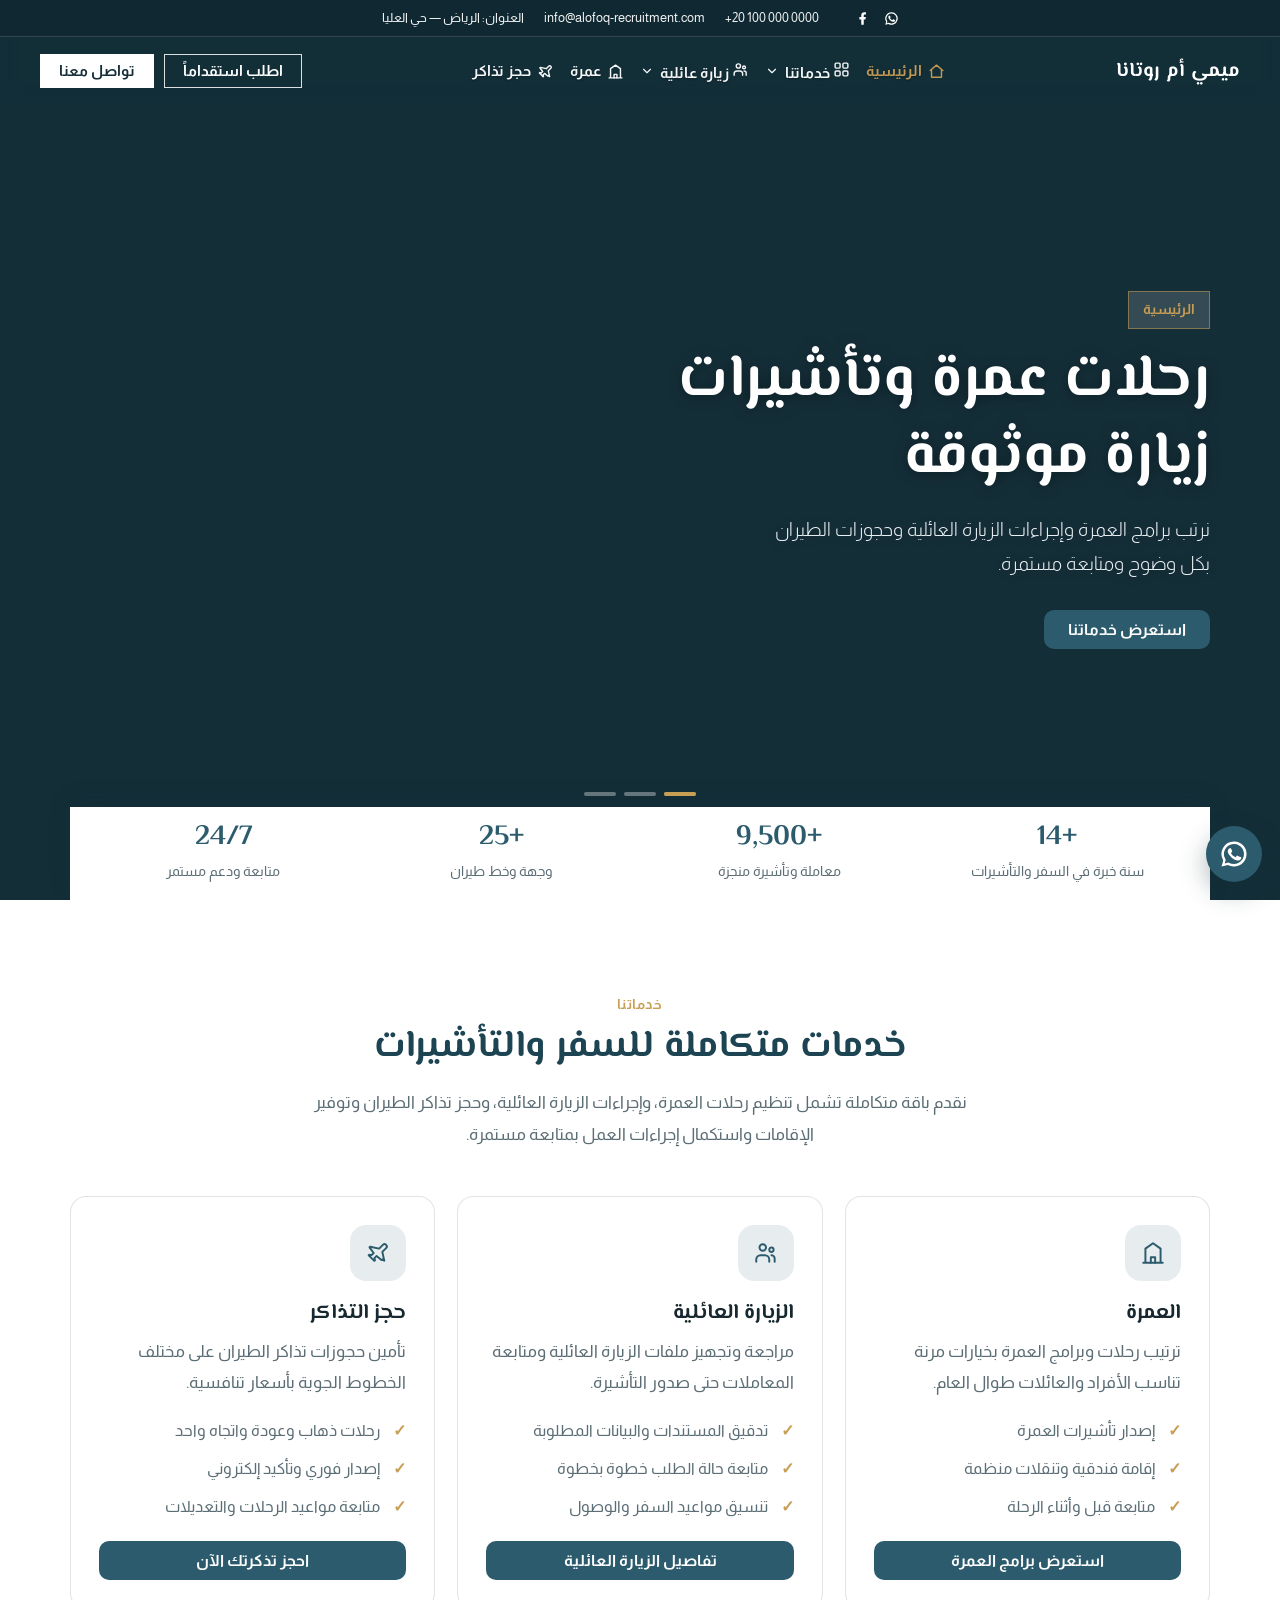
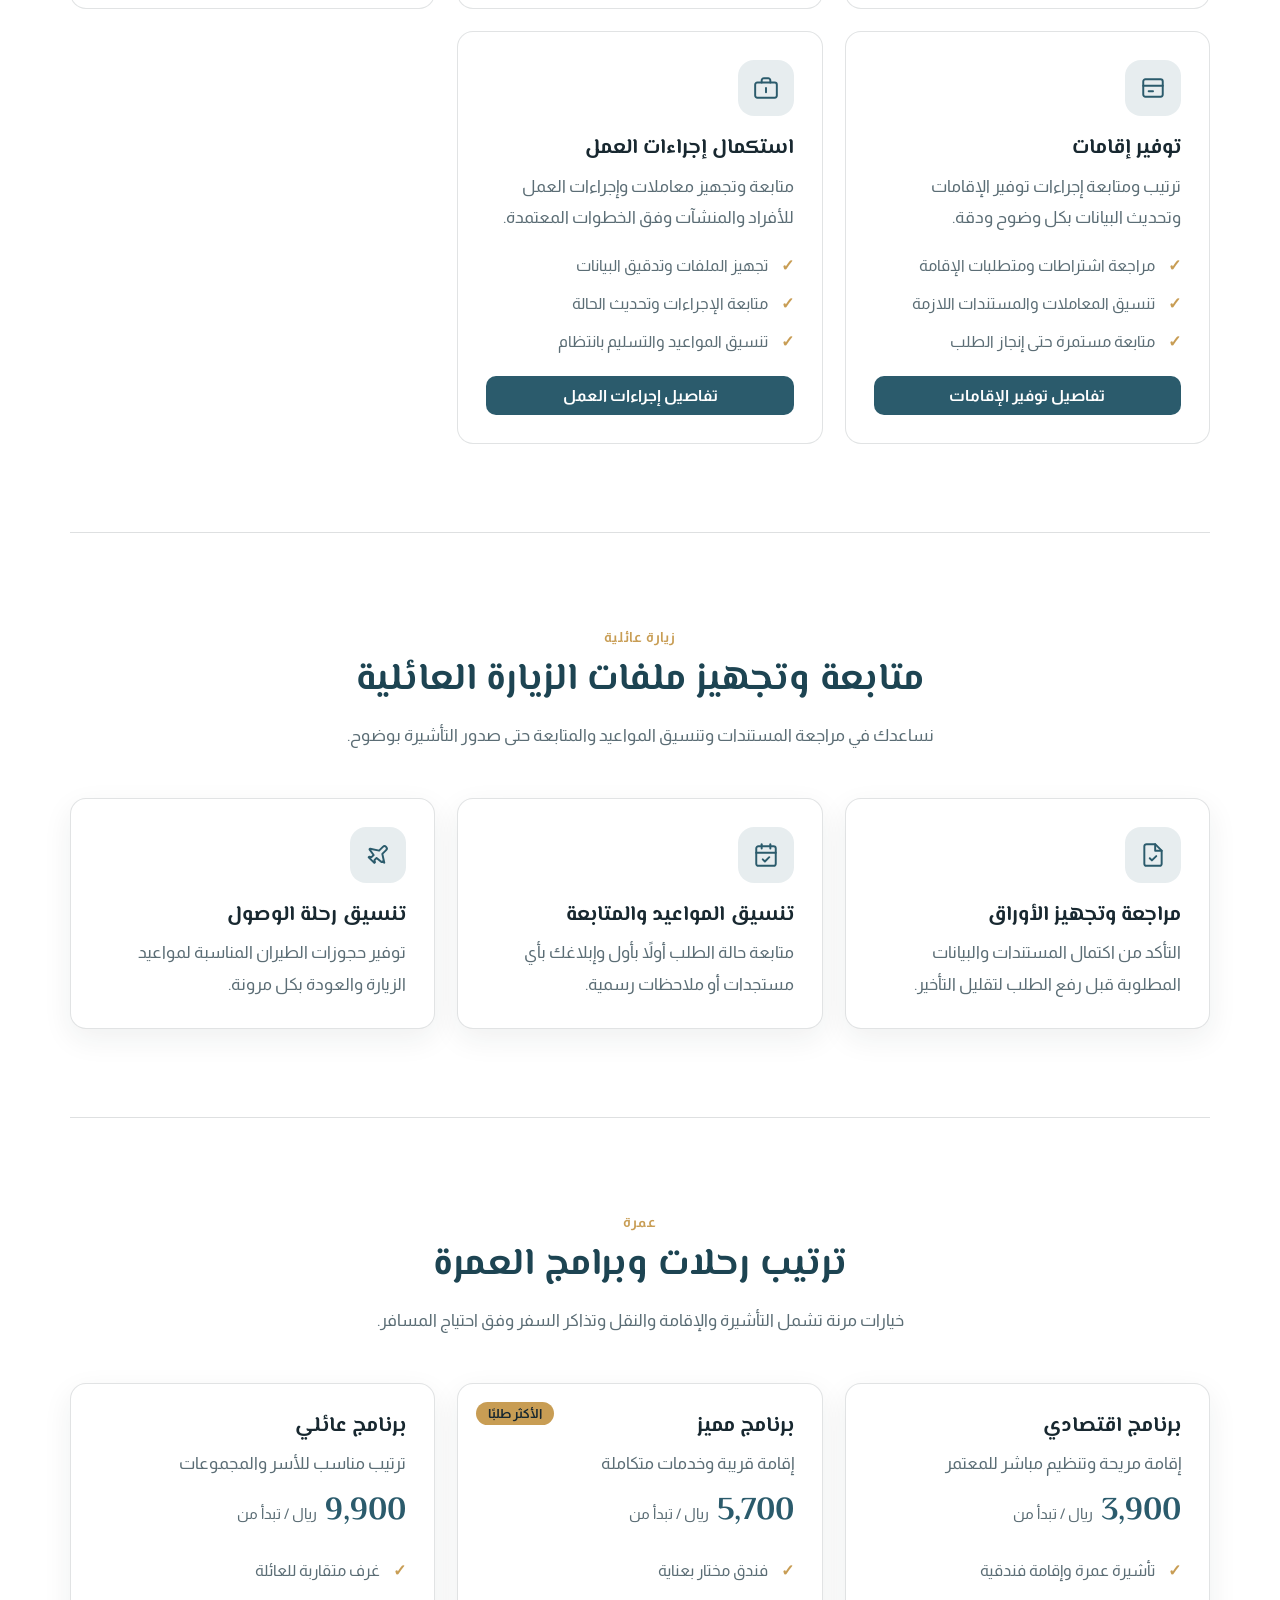
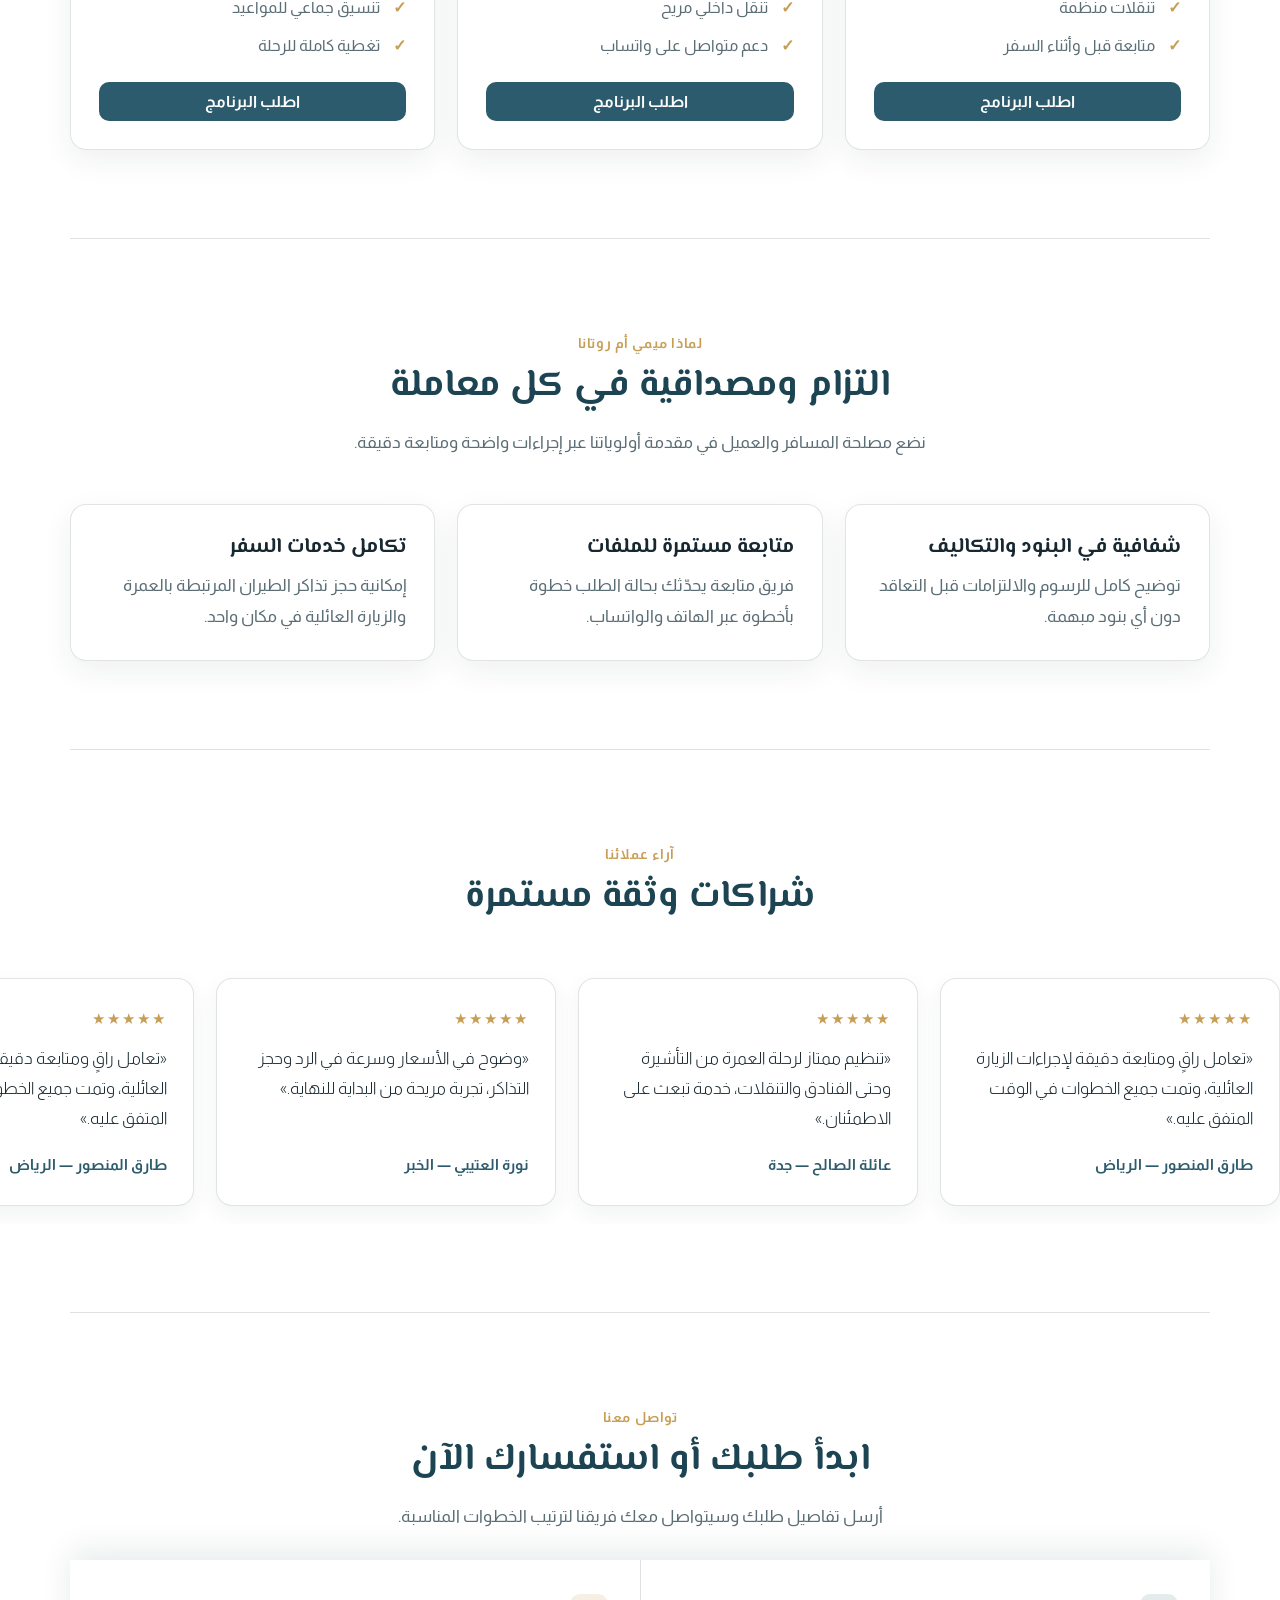
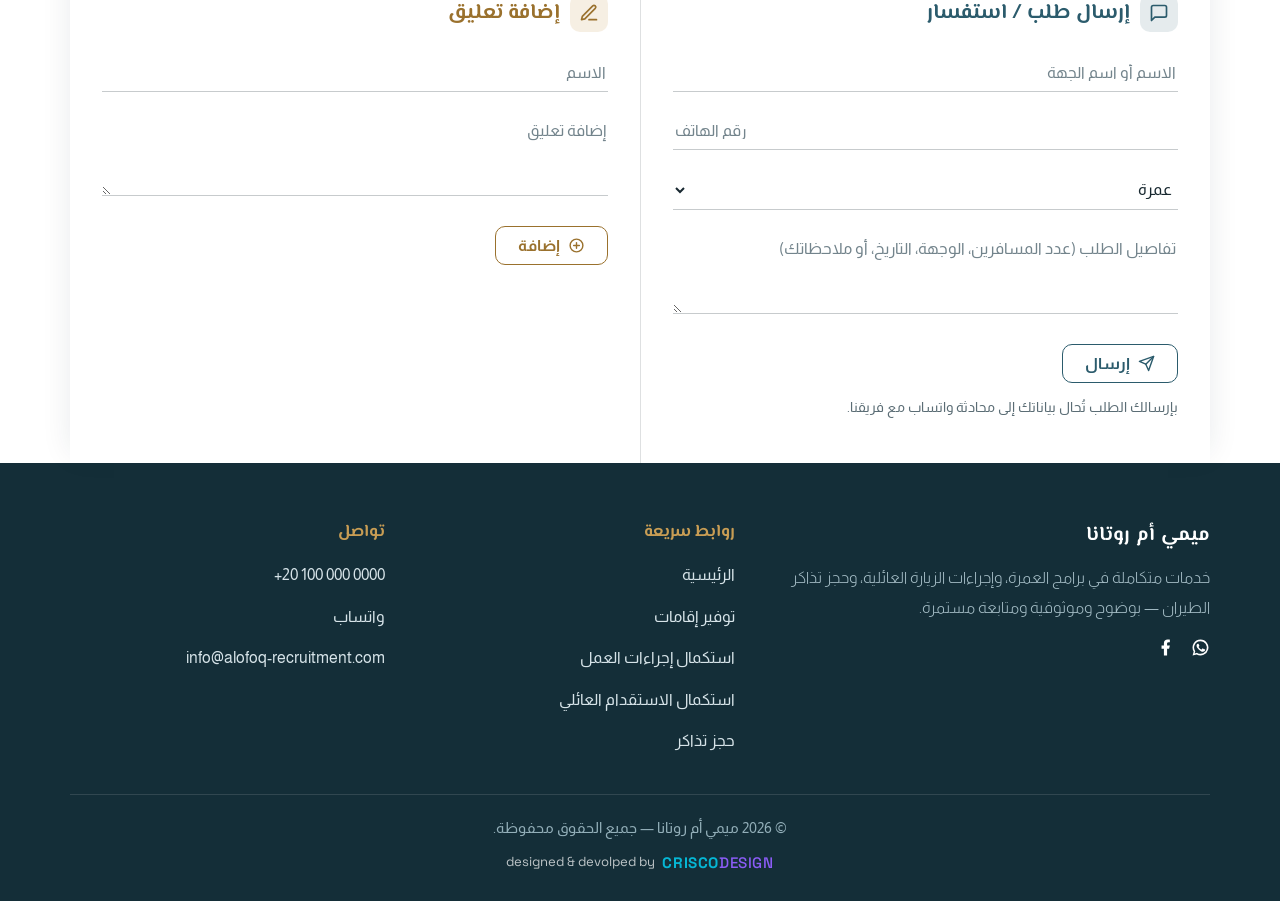
==== commit 0fab701c: "Add files via upload" ====
--- a/index.html
+++ b/index.html
@@ -11,277 +11,98 @@
 <link href="https://fonts.googleapis.com/css2?family=El+Messiri:wght@400;500;600;700&family=Almarai:wght@300;400;700&family=Space+Grotesk:wght@500;700&display=swap" rel="stylesheet">
 <link rel="stylesheet" href="style.css">
 <style>
-  .sec-divider{
-    max-width:1180px;
-    margin:0 auto;
-    padding:0 20px;
-  }
-  .sec-divider::before{
-    content:"";
-    display:block;
-    height:1px;
-    background:rgba(24,40,48,.14);
-  }
-
-  .hero .dots{
-    bottom:calc(104px + env(safe-area-inset-bottom,0px));
-  }
-
+  .sec-divider{max-width:1180px;margin:0 auto;padding:0 20px}
+  .sec-divider::before{content:"";display:block;height:1px;background:rgba(24,40,48,.14)}
+  .hero .dots{bottom:calc(104px + env(safe-area-inset-bottom,0px))}
   .hero-stats-float{
-    position:absolute;
-    z-index:5;
-    left:50%;
-    bottom:0;
-    transform:translateX(-50%);
-    width:min(1140px, calc(100% - 32px));
-    background:#ffffff;
-    color:#182830;
+    position:absolute;z-index:5;left:50%;bottom:0;transform:translateX(-50%);
+    width:min(1140px, calc(100% - 32px));background:#ffffff;color:#182830;
     box-shadow:0 -8px 22px rgba(20, 46, 56, .12);
     padding:14px 22px calc(14px + env(safe-area-inset-bottom,0px));
   }
-  .hero-stats-grid{
-    display:grid;
-    grid-template-columns:repeat(4, minmax(120px, 1fr));
-    gap:16px;
-    text-align:center;
-    align-items:center;
-  }
-  .hero-stats-grid .stat b{
-    font-size:28px;
-    color:#2B5B6C;
-  }
-  .hero-stats-grid .stat span{
-    font-size:14px;
-    color:#5B6D75;
-  }
-
-  .reviews-marquee{
-    overflow:hidden;
-    width:100%;
-    padding:8px 0 18px;
-  }
-  .reviews-track{
-    display:flex;
-    gap:22px;
-    width:max-content;
-    animation:reviewsRightToLeft 30s linear infinite;
-  }
-  .reviews-marquee:hover .reviews-track{
-    animation-play-state:paused;
-  }
+  .hero-stats-grid{display:grid;grid-template-columns:repeat(4, minmax(120px, 1fr));gap:16px;text-align:center;align-items:center}
+  .hero-stats-grid .stat b{font-size:28px;color:#2B5B6C}
+  .hero-stats-grid .stat span{font-size:14px;color:#5B6D75}
+  .reviews-marquee{overflow:hidden;width:100%;padding:8px 0 18px}
+  .reviews-track{display:flex;gap:22px;width:max-content;animation:reviewsRightToLeft 30s linear infinite}
+  .reviews-marquee:hover .reviews-track{animation-play-state:paused}
   .review-slide{
-    flex:0 0 340px;
-    max-width:85vw;
-    background:#ffffff;
-    border:1px solid rgba(24,40,48,.13);
-    border-radius:16px;
-    padding:26px;
-    box-shadow:0 8px 22px rgba(20,46,56,.06);
-    display:flex;
-    flex-direction:column;
+    flex:0 0 340px;max-width:85vw;background:#ffffff;border:1px solid rgba(24,40,48,.13);
+    border-radius:16px;padding:26px;box-shadow:0 8px 22px rgba(20,46,56,.06);display:flex;flex-direction:column;
     transition:transform .3s ease, box-shadow .35s ease, border-color .3s ease;
   }
-  .review-slide:hover{
-    transform:translateY(-5px);
-    border-color:rgba(200,157,84,.55);
-    box-shadow:0 18px 38px rgba(20,46,56,.14);
-  }
-  .review-slide .stars{
-    color:#C89D54;
-    letter-spacing:2px;
-    margin-bottom:12px;
-    font-size:15px;
-  }
-  .review-slide .comment-quote{
-    color:#182830;
-    font-size:16.5px;
-    margin:0 0 18px;
-    font-weight:300;
-    line-height:1.8;
-  }
-  .review-slide .author-name{
-    margin-top:auto;
-    color:#2B5B6C;
-    font-size:15px;
-    font-weight:700;
-  }
-
-  @keyframes reviewsRightToLeft{
-    0%{transform:translateX(0)}
-    100%{transform:translateX(-50%)}
-  }
-
+  .review-slide:hover{transform:translateY(-5px);border-color:rgba(200,157,84,.55);box-shadow:0 18px 38px rgba(20,46,56,.14)}
+  .review-slide .stars{color:#C89D54;letter-spacing:2px;margin-bottom:12px;font-size:15px}
+  .review-slide .comment-quote{color:#182830;font-size:16.5px;margin:0 0 18px;font-weight:300;line-height:1.8}
+  .review-slide .author-name{margin-top:auto;color:#2B5B6C;font-size:15px;font-weight:700}
+  @keyframes reviewsRightToLeft{0%{transform:translateX(0)}100%{transform:translateX(-50%)}}
   @media (prefers-reduced-motion:reduce){
     .reviews-track{animation:none;flex-wrap:wrap;width:auto}
     .review-slide{flex:1 1 280px}
     .review-slide:hover{transform:none}
   }
-
   section#contact.sec{padding-bottom:0}
-
   .contact-float-box{
-    position:relative;
-    z-index:3;
-    background:#ffffff;
-    color:#182830;
-    border:0;
-    border-radius:0;
-    margin-top:-18px;
-    margin-bottom:0;
-    box-shadow:0 -10px 28px rgba(20,46,56,.09);
-    display:grid;
-    grid-template-columns:1fr 1px 1fr;
-    align-items:stretch;
-  }
-  .contact-divider{
-    background:rgba(24,40,48,.14);
-    width:1px;
-    height:auto;
-  }
-  .contact-pane{
-    padding:34px 32px 42px;
-    background:#ffffff;
-    display:flex;
-    flex-direction:column;
-  }
-
-  .contact-pane--inquiry{
-    --pane-accent:#2B5B6C;
-    --pane-accent-soft:rgba(43,91,108,.12);
-    --pane-btn-ink:#ffffff;
-  }
-  .contact-pane--comment{
-    --pane-accent:#9A712D;
-    --pane-accent-soft:rgba(200,157,84,.16);
-    --pane-btn-ink:#ffffff;
-  }
-
-  .pane-head{
-    display:flex;
+    position:relative;z-index:3;background:#ffffff;color:#182830;border:0;border-radius:0;
+    margin-top:-18px;margin-bottom:0;box-shadow:0 -10px 28px rgba(20,46,56,.09);
+    display:grid;grid-template-columns:1fr 1px 1fr;align-items:stretch;
+  }
+  .contact-divider{background:rgba(24,40,48,.14);width:1px;height:auto}
+  .contact-pane{padding:34px 32px 42px;background:#ffffff;display:flex;flex-direction:column}
+  .contact-pane--inquiry{--pane-accent:#2B5B6C;--pane-accent-soft:rgba(43,91,108,.12);--pane-btn-ink:#ffffff}
+  .contact-pane--comment{--pane-accent:#9A712D;--pane-accent-soft:rgba(200,157,84,.16);--pane-btn-ink:#ffffff}
+  .pane-head{display:flex;align-items:center;gap:10px;margin-bottom:22px}
+  .pane-head .p-ic{width:38px;height:38px;border-radius:10px;background:var(--pane-accent-soft);color:var(--pane-accent);display:grid;place-items:center;flex:none}
+  .pane-head h3{margin:0;font-size:21px;color:var(--pane-accent)}
+  .line-field{display:block;margin-bottom:20px}
+  .line-field input,.line-field select,.line-field textarea{
+    width:100%;padding:10px 2px;background:transparent;color:#182830;border:0;
+    border-bottom:1.5px solid rgba(24,40,48,.24);border-radius:0;font:400 16px Almarai,sans-serif;
+    transition:border-color .2s ease;
+  }
+  .line-field textarea{min-height:84px;resize:vertical}
+  .line-field input::placeholder,.line-field textarea::placeholder{color:#73848C}
+  .line-field input:focus,.line-field select:focus,.line-field textarea:focus{outline:none;border-bottom-color:var(--pane-accent)}
+  .contact-pane .btn{
+    display:inline-flex;
     align-items:center;
-    gap:10px;
-    margin-bottom:22px;
-  }
-  .pane-head .p-ic{
-    width:38px;
-    height:38px;
-    border-radius:10px;
-    background:var(--pane-accent-soft);
-    color:var(--pane-accent);
-    display:grid;
-    place-items:center;
-    flex:none;
-  }
-  .pane-head h3{
-    margin:0;
-    font-size:21px;
-    color:var(--pane-accent);
-  }
-
-  .line-field{
-    display:block;
-    margin-bottom:20px;
-  }
-  .line-field input,
-  .line-field select,
-  .line-field textarea{
-    width:100%;
-    padding:10px 2px;
-    background:transparent;
-    color:#182830;
-    border:0;
-    border-bottom:1.5px solid rgba(24,40,48,.24);
-    border-radius:0;
-    font:400 16px Almarai,sans-serif;
-    transition:border-color .2s ease;
-  }
-  .line-field textarea{
-    min-height:84px;
-    resize:vertical;
-  }
-  .line-field input::placeholder,
-  .line-field textarea::placeholder{
-    color:#73848C;
-  }
-  .line-field input:focus,
-  .line-field select:focus,
-  .line-field textarea:focus{
-    outline:none;
-    border-bottom-color:var(--pane-accent);
-  }
-
-  .contact-pane .btn{
+    justify-content:center;
+    gap:8px;
+    align-self:flex-start;
     background:transparent;
     color:var(--pane-accent);
     border:1.5px solid var(--pane-accent);
-    border-radius:0;
+    border-radius:10px;
+    padding:10px 22px;
     transition:background-color .25s ease, color .25s ease, transform .2s ease;
   }
-  .contact-pane .btn:hover{
-    background:var(--pane-accent);
-    color:var(--pane-btn-ink);
-    transform:translateY(-1px);
-  }
+  .contact-pane .btn svg{
+    width:17px;
+    height:17px;
+    flex:none;
+  }
+  .contact-pane .btn:hover{background:var(--pane-accent);color:var(--pane-btn-ink);transform:translateY(-1px)}
   .contact-pane .hint{color:#5B6D75}
-
-  .comments-feed{
-    margin-top:20px;
-    display:grid;
-    gap:10px;
-  }
-  .comment-item{
-    background:#ffffff;
-    border-bottom:1px solid rgba(24,40,48,.12);
-    padding:10px 2px;
-  }
-  .comment-item strong{
-    display:block;
-    font-size:15px;
-    color:var(--pane-accent);
-    margin-bottom:3px;
-  }
-  .comment-item p{
-    margin:0;
-    font-size:14.5px;
-    color:#44565E;
-  }
-
+  .comments-feed{margin-top:20px;display:grid;gap:10px}
+  .comment-item{background:#ffffff;border-bottom:1px solid rgba(24,40,48,.12);padding:10px 2px}
+  .comment-item strong{display:block;font-size:15px;color:var(--pane-accent);margin-bottom:3px}
+  .comment-item p{margin:0;font-size:14.5px;color:#44565E}
   .crisco-credit-below{
-    margin-top:8px;
-    display:flex;
-    align-items:center;
-    justify-content:center;
-    gap:7px;
-    direction:ltr;
-    font-family:'Space Grotesk', system-ui, -apple-system, sans-serif;
-    font-size:0.82rem;
-    color:rgba(255,255,255,.72);
+    margin-top:8px;display:flex;align-items:center;justify-content:center;gap:7px;direction:ltr;
+    font-family:'Space Grotesk', system-ui, -apple-system, sans-serif;font-size:0.82rem;color:rgba(255,255,255,.72);
   }
   .crisco-credit-below .logo{
-    font-family:'Space Grotesk', system-ui, -apple-system, sans-serif;
-    font-size:0.95rem;
-    font-weight:700;
-    letter-spacing:0.6px;
-    text-transform:uppercase;
-    display:inline-block;
-    text-decoration:none;
-  }
-  .crisco-credit-below .logo-a{
-    color:#06B6D4;
-  }
-  .crisco-credit-below .logo-b{
-    color:#8B5CF6;
-    font-weight:500;
-  }
-
+    font-family:'Space Grotesk', system-ui, -apple-system, sans-serif;font-size:0.95rem;font-weight:700;
+    letter-spacing:0.6px;text-transform:uppercase;display:inline-block;text-decoration:none;
+  }
+  .crisco-credit-below .logo-a{color:#06B6D4}
+  .crisco-credit-below .logo-b{color:#8B5CF6;font-weight:500}
   @media (max-width:900px){
     .contact-float-box{grid-template-columns:1fr}
     .contact-divider{width:100%;height:1px}
     .contact-pane{padding:26px 20px 32px}
   }
-
   @media (max-width:860px){
-    .hero{min-height:760px}
     .hero .txt{padding-bottom:175px}
     .hero .dots{bottom:calc(154px + env(safe-area-inset-bottom,0px))}
     .hero-stats-float{padding:12px 14px calc(12px + env(safe-area-inset-bottom,0px))}
@@ -292,40 +113,26 @@
 </head>
 <body>
 
-<!-- ===== الشريط العلوي الموحد ===== -->
 <header class="top" id="top">
-  <!-- أعلى الشريط في المنتصف: واتساب وفيسبوك على اليمين، والهاتف والبريد والعنوان على اليسار -->
   <div class="top-bar">
     <div class="bar-in">
       <div class="top-socials" aria-label="واتساب وفيسبوك">
-        <!-- واتساب -->
         <a href="https://wa.me/201000000000" target="_blank" rel="noopener" aria-label="واتساب" title="واتساب">
           <svg viewBox="0 0 24 24" fill="currentColor" aria-hidden="true"><path d="M12 2a10 10 0 0 0-8.6 15.1L2 22l5.1-1.3A10 10 0 1 0 12 2Zm0 18a8 8 0 0 1-4.1-1.1l-.3-.2-3 .8.8-2.9-.2-.3A8 8 0 1 1 12 20Zm4.4-5.9c-.2-.1-1.4-.7-1.6-.8s-.4-.1-.6.1-.6.8-.8 1-.3.2-.5 0a6.5 6.5 0 0 1-1.9-1.2 7.2 7.2 0 0 1-1.3-1.7c-.1-.2 0-.4.1-.5l.4-.5a1.6 1.6 0 0 0 .3-.4.5.5 0 0 0 0-.5l-.8-1.8c-.2-.5-.4-.4-.6-.4h-.5a1 1 0 0 0-.7.3 3 3 0 0 0-.9 2.2 5.2 5.2 0 0 0 1.1 2.7 11.8 11.8 0 0 0 4.5 4 5.2 5.2 0 0 0 3.2.6 2.7 2.7 0 0 0 1.8-1.3 2.2 2.2 0 0 0 .2-1.3c-.1-.1-.2-.2-.4-.3Z"/></svg>
         </a>
-
-        <!-- فيسبوك -->
         <a href="https://facebook.com" target="_blank" rel="noopener" aria-label="فيسبوك" title="فيسبوك">
           <svg viewBox="0 0 24 24" fill="currentColor" aria-hidden="true"><path d="M14 13.5h2.5l1-4H14v-2c0-1.03 0-2 2-2h1.5V2.14c-.326-.043-1.557-.14-2.857-.14C11.928 2 10 3.657 10 6.7v2.8H7v4h3V22h4v-8.5Z"/></svg>
         </a>
       </div>
 
       <div class="top-contact-info">
-        <a class="info-item" href="tel:+201000000000" dir="ltr">
-          <span>+20 100 000 0000</span>
-        </a>
-
-        <a class="info-item" href="mailto:info@alofoq-recruitment.com">
-          <span>info@alofoq-recruitment.com</span>
-        </a>
-
-        <span class="info-item">
-          <span>العنوان: الرياض — حي العليا</span>
-        </span>
-      </div>
-    </div>
-  </div>
-
-  <!-- أسفل الشريط العلوي: الشعار + الروابط + الأزرار -->
+        <a class="info-item" href="tel:+201000000000" dir="ltr"><span>+20 100 000 0000</span></a>
+        <a class="info-item" href="mailto:info@alofoq-recruitment.com"><span>info@alofoq-recruitment.com</span></a>
+        <span class="info-item"><span>العنوان: الرياض — حي العليا</span></span>
+      </div>
+    </div>
+  </div>
+
   <div class="in">
     <a class="logo" href="index.html">ميمي أم روتانا</a>
 
@@ -334,18 +141,41 @@
         <svg width="17" height="17" viewBox="0 0 24 24" fill="none" stroke="currentColor" stroke-width="2" stroke-linecap="round" stroke-linejoin="round" aria-hidden="true"><path d="M3 10.5 12 3l9 7.5"/><path d="M5 9.5V20h14V9.5"/></svg>
         <span>الرئيسية</span>
       </a>
-      <a href="index.html#services">
-        <svg width="17" height="17" viewBox="0 0 24 24" fill="none" stroke="currentColor" stroke-width="2" stroke-linecap="round" stroke-linejoin="round" aria-hidden="true"><rect x="3" y="3" width="7" height="7" rx="1.5"/><rect x="14" y="3" width="7" height="7" rx="1.5"/><rect x="3" y="14" width="7" height="7" rx="1.5"/><rect x="14" y="14" width="7" height="7" rx="1.5"/></svg>
-        <span>خدماتنا</span>
-      </a>
-      <a href="index.html#visit">
-        <svg width="17" height="17" viewBox="0 0 24 24" fill="none" stroke="currentColor" stroke-width="2" stroke-linecap="round" stroke-linejoin="round" aria-hidden="true"><circle cx="9" cy="7" r="3"/><path d="M3 20v-2a4 4 0 0 1 4-4h4a4 4 0 0 1 4 4v2"/><circle cx="17" cy="9" r="2"/><path d="M17 14a3 3 0 0 1 3 3v3"/></svg>
-        <span>زيارة عائلية</span>
-      </a>
+
+      <div class="nav-item-dropdown" id="servicesDropdown">
+        <button type="button" class="nav-dropdown-trigger" id="servicesTrigger" aria-expanded="false" aria-controls="servicesMenu">
+          <span class="trigger-left">
+            <svg width="17" height="17" viewBox="0 0 24 24" fill="none" stroke="currentColor" stroke-width="2" stroke-linecap="round" stroke-linejoin="round" aria-hidden="true"><rect x="3" y="3" width="7" height="7" rx="1.5"/><rect x="14" y="3" width="7" height="7" rx="1.5"/><rect x="3" y="14" width="7" height="7" rx="1.5"/><rect x="14" y="14" width="7" height="7" rx="1.5"/></svg>
+            <span>خدماتنا</span>
+          </span>
+          <svg class="chev" viewBox="0 0 24 24" fill="none" stroke="currentColor" stroke-width="2" stroke-linecap="round" stroke-linejoin="round" aria-hidden="true"><path d="m6 9 6 6 6-6"/></svg>
+        </button>
+
+        <div class="nav-dropdown-menu" id="servicesMenu" role="menu">
+          <a href="accommodation.html" role="menuitem">توفير إقامات</a>
+          <a href="work-procedures.html" role="menuitem">استكمال إجراءات العمل</a>
+        </div>
+      </div>
+
+      <div class="nav-item-dropdown" id="visitDropdown">
+        <button type="button" class="nav-dropdown-trigger" id="visitTrigger" aria-expanded="false" aria-controls="visitMenu">
+          <span class="trigger-left">
+            <svg width="17" height="17" viewBox="0 0 24 24" fill="none" stroke="currentColor" stroke-width="2" stroke-linecap="round" stroke-linejoin="round" aria-hidden="true"><circle cx="9" cy="7" r="3"/><path d="M3 20v-2a4 4 0 0 1 4-4h4a4 4 0 0 1 4 4v2"/><circle cx="17" cy="9" r="2"/><path d="M17 14a3 3 0 0 1 3 3v3"/></svg>
+            <span>زيارة عائلية</span>
+          </span>
+          <svg class="chev" viewBox="0 0 24 24" fill="none" stroke="currentColor" stroke-width="2" stroke-linecap="round" stroke-linejoin="round" aria-hidden="true"><path d="m6 9 6 6 6-6"/></svg>
+        </button>
+
+        <div class="nav-dropdown-menu" id="visitMenu" role="menu">
+          <a href="family-recruitment.html" role="menuitem">استكمال الاستقدام العائلي</a>
+        </div>
+      </div>
+
       <a href="index.html#umrah">
         <svg width="17" height="17" viewBox="0 0 24 24" fill="none" stroke="currentColor" stroke-width="2" stroke-linecap="round" stroke-linejoin="round" aria-hidden="true"><path d="M3 21h18M5 21V8l7-5 7 5v13"/><path d="M10 21v-5h4v5"/></svg>
         <span>عمرة</span>
       </a>
+
       <a href="tickets.html">
         <svg width="17" height="17" viewBox="0 0 24 24" fill="none" stroke="currentColor" stroke-width="2" stroke-linecap="round" stroke-linejoin="round" aria-hidden="true"><path d="M17.8 19.2 16 11l3.5-3.5a2.1 2.1 0 0 0-3-3L13 8 4.8 6.2a.5.5 0 0 0-.5.8L8 12l-2 2-2-.5-.6.6 2.6 2.6 2.6 2.6.6-.6-.5-2 2-2 4.5 3.7a.5.5 0 0 0 .8-.5Z"/></svg>
         <span>حجز تذاكر</span>
@@ -353,25 +183,19 @@
     </nav>
 
     <div class="top-actions">
-      <a class="btn top-ghost-btn" href="#contact">اطلب استقداماً</a>
+      <a class="btn top-ghost-btn" href="family-recruitment.html">اطلب استقداماً</a>
       <a class="btn top-white-btn" href="#contact">تواصل معنا</a>
     </div>
 
     <button class="menu" id="menu" aria-expanded="false" aria-controls="nav" aria-label="فتح القائمة">
-      <span></span>
-      <span></span>
-      <span></span>
+      <span></span><span></span><span></span>
     </button>
   </div>
 </header>
 
-<!-- ===== الهيرو ===== -->
 <section class="hero" id="hero" aria-roledescription="carousel" aria-label="خدمات ميمي أم روتانا">
-
   <div class="slide on" role="group" aria-label="1 من 3">
-    <div class="bg"
-         style="background-image:url('https://images.unsplash.com/photo-1521737604893-d14cc237f11d?auto=format&fit=crop&w=1920&q=80')"
-         role="img" aria-label="تنظيم رحلات العمرة والزيارات"></div>
+    <div class="bg" style="background-image:url('https://images.unsplash.com/photo-1521737604893-d14cc237f11d?auto=format&fit=crop&w=1920&q=80')" role="img" aria-label="تنظيم رحلات العمرة والزيارات"></div>
     <div class="shade"></div>
     <div class="txt">
       <nav class="hero-crumb" aria-label="مسار الصفحة">
@@ -384,9 +208,7 @@
   </div>
 
   <div class="slide" role="group" aria-label="2 من 3">
-    <div class="bg"
-         style="background-image:url('https://images.unsplash.com/photo-1450101499163-c8848c66ca85?auto=format&fit=crop&w=1920&q=80')"
-         role="img" aria-label="تجهيز المستندات وإجراءات الزيارة العائلية"></div>
+    <div class="bg" style="background-image:url('https://images.unsplash.com/photo-1450101499163-c8848c66ca85?auto=format&fit=crop&w=1920&q=80')" role="img" aria-label="تجهيز المستندات وإجراءات الزيارة العائلية"></div>
     <div class="shade"></div>
     <div class="txt">
       <nav class="hero-crumb" aria-label="مسار الصفحة">
@@ -399,9 +221,7 @@
   </div>
 
   <div class="slide" role="group" aria-label="3 من 3">
-    <div class="bg"
-         style="background-image:url('https://images.unsplash.com/photo-1436491865332-7a61a109cc05?auto=format&fit=crop&w=1920&q=80')"
-         role="img" aria-label="رحلات سفر وتذاكر طيران"></div>
+    <div class="bg" style="background-image:url('https://images.unsplash.com/photo-1436491865332-7a61a109cc05?auto=format&fit=crop&w=1920&q=80')" role="img" aria-label="رحلات سفر وتذاكر طيران"></div>
     <div class="shade"></div>
     <div class="txt">
       <nav class="hero-crumb" aria-label="مسار الصفحة">
@@ -425,16 +245,15 @@
   </div>
 </section>
 
-<!-- ===== الخدمات ===== -->
 <section class="sec" id="services">
   <div class="wrap">
     <div class="head reveal">
       <span class="eyebrow">خدماتنا</span>
       <h2>خدمات متكاملة للسفر والتأشيرات</h2>
-      <p>نقدم باقة متكاملة تشمل تنظيم رحلات العمرة، وإجراءات الزيارة العائلية، وحجز تذاكر الطيران بمتابعة مستمرة.</p>
+      <p>نقدم باقة متكاملة تشمل تنظيم رحلات العمرة، وإجراءات الزيارة العائلية، وحجز تذاكر الطيران وتوفير الإقامات واستكمال إجراءات العمل بمتابعة مستمرة.</p>
     </div>
     <div class="cards">
-      <article class="card reveal">
+      <article class="card">
         <div class="ic" aria-hidden="true">
           <svg width="26" height="26" viewBox="0 0 24 24" fill="none" stroke="currentColor" stroke-width="1.8" stroke-linecap="round" stroke-linejoin="round"><path d="M3 21h18M5 21V8l7-5 7 5v13"/><path d="M10 21v-5h4v5"/></svg>
         </div>
@@ -448,7 +267,7 @@
         <a class="btn" href="#umrah" style="margin-top:20px;text-align:center">استعرض برامج العمرة</a>
       </article>
 
-      <article class="card reveal">
+      <article class="card">
         <div class="ic" aria-hidden="true">
           <svg width="26" height="26" viewBox="0 0 24 24" fill="none" stroke="currentColor" stroke-width="1.8" stroke-linecap="round" stroke-linejoin="round"><circle cx="9" cy="7" r="3"/><path d="M3 20v-2a4 4 0 0 1 4-4h4a4 4 0 0 1 4 4v2"/><circle cx="17" cy="9" r="2"/><path d="M17 14a3 3 0 0 1 3 3v3"/></svg>
         </div>
@@ -462,7 +281,7 @@
         <a class="btn" href="#visit" style="margin-top:20px;text-align:center">تفاصيل الزيارة العائلية</a>
       </article>
 
-      <article class="card reveal">
+      <article class="card">
         <div class="ic" aria-hidden="true">
           <svg width="26" height="26" viewBox="0 0 24 24" fill="none" stroke="currentColor" stroke-width="1.8" stroke-linecap="round" stroke-linejoin="round"><path d="M17.8 19.2 16 11l3.5-3.5a2.1 2.1 0 0 0-3-3L13 8 4.8 6.2a.5.5 0 0 0-.5.8L8 12l-2 2-2-.5-.6.6 2.6 2.6 2.6 2.6.6-.6-.5-2 2-2 4.5 3.7a.5.5 0 0 0 .8-.5Z"/></svg>
         </div>
@@ -475,13 +294,40 @@
         </ul>
         <a class="btn" href="tickets.html" style="margin-top:20px;text-align:center">احجز تذكرتك الآن</a>
       </article>
+
+      <article class="card">
+        <div class="ic" aria-hidden="true">
+          <svg width="26" height="26" viewBox="0 0 24 24" fill="none" stroke="currentColor" stroke-width="1.8" stroke-linecap="round" stroke-linejoin="round"><rect x="3" y="4" width="18" height="16" rx="2"/><path d="M3 10h18"/><path d="M8 15h4"/></svg>
+        </div>
+        <h3>توفير إقامات</h3>
+        <p>ترتيب ومتابعة إجراءات توفير الإقامات وتحديث البيانات بكل وضوح ودقة.</p>
+        <ul class="ticks">
+          <li>مراجعة اشتراطات ومتطلبات الإقامة</li>
+          <li>تنسيق المعاملات والمستندات اللازمة</li>
+          <li>متابعة مستمرة حتى إنجاز الطلب</li>
+        </ul>
+        <a class="btn" href="accommodation.html" style="margin-top:20px;text-align:center">تفاصيل توفير الإقامات</a>
+      </article>
+
+      <article class="card">
+        <div class="ic" aria-hidden="true">
+          <svg width="26" height="26" viewBox="0 0 24 24" fill="none" stroke="currentColor" stroke-width="1.8" stroke-linecap="round" stroke-linejoin="round"><rect x="2" y="7" width="20" height="14" rx="2"/><path d="M16 7V5a2 2 0 0 0-2-2h-4a2 2 0 0 0-2 2v2"/><path d="M12 12v4"/></svg>
+        </div>
+        <h3>استكمال إجراءات العمل</h3>
+        <p>متابعة وتجهيز معاملات وإجراءات العمل للأفراد والمنشآت وفق الخطوات المعتمدة.</p>
+        <ul class="ticks">
+          <li>تجهيز الملفات وتدقيق البيانات</li>
+          <li>متابعة الإجراءات وتحديث الحالة</li>
+          <li>تنسيق المواعيد والتسليم بانتظام</li>
+        </ul>
+        <a class="btn" href="work-procedures.html" style="margin-top:20px;text-align:center">تفاصيل إجراءات العمل</a>
+      </article>
     </div>
   </div>
 </section>
 
 <div class="sec-divider" aria-hidden="true"></div>
 
-<!-- ===== زيارة عائلية ===== -->
 <section class="sec alt" id="visit">
   <div class="wrap">
     <div class="head reveal">
@@ -491,14 +337,23 @@
     </div>
     <div class="cards">
       <article class="card reveal">
+        <div class="ic" aria-hidden="true">
+          <svg width="26" height="26" viewBox="0 0 24 24" fill="none" stroke="currentColor" stroke-width="1.8" stroke-linecap="round" stroke-linejoin="round"><path d="M14 2H6a2 2 0 0 0-2 2v16a2 2 0 0 0 2 2h12a2 2 0 0 0 2-2V8z"/><polyline points="14 2 14 8 20 8"/><path d="m9 15 2 2 4-4"/></svg>
+        </div>
         <h3>مراجعة وتجهيز الأوراق</h3>
         <p>التأكد من اكتمال المستندات والبيانات المطلوبة قبل رفع الطلب لتقليل التأخير.</p>
       </article>
       <article class="card reveal">
+        <div class="ic" aria-hidden="true">
+          <svg width="26" height="26" viewBox="0 0 24 24" fill="none" stroke="currentColor" stroke-width="1.8" stroke-linecap="round" stroke-linejoin="round"><rect x="3" y="4" width="18" height="18" rx="2"/><line x1="16" y1="2" x2="16" y2="6"/><line x1="8" y1="2" x2="8" y2="6"/><line x1="3" y1="10" x2="21" y2="10"/><path d="m9 16 2 2 4-4"/></svg>
+        </div>
         <h3>تنسيق المواعيد والمتابعة</h3>
         <p>متابعة حالة الطلب أولاً بأول وإبلاغك بأي مستجدات أو ملاحظات رسمية.</p>
       </article>
       <article class="card reveal">
+        <div class="ic" aria-hidden="true">
+          <svg width="26" height="26" viewBox="0 0 24 24" fill="none" stroke="currentColor" stroke-width="1.8" stroke-linecap="round" stroke-linejoin="round"><path d="M17.8 19.2 16 11l3.5-3.5a2.1 2.1 0 0 0-3-3L13 8 4.8 6.2a.5.5 0 0 0-.5.8L8 12l-2 2-2-.5-.6.6 2.6 2.6 2.6 2.6.6-.6-.5-2 2-2 4.5 3.7a.5.5 0 0 0 .8-.5Z"/></svg>
+        </div>
         <h3>تنسيق رحلة الوصول</h3>
         <p>توفير حجوزات الطيران المناسبة لمواعيد الزيارة والعودة بكل مرونة.</p>
       </article>
@@ -508,7 +363,6 @@
 
 <div class="sec-divider" aria-hidden="true"></div>
 
-<!-- ===== عمرة ===== -->
 <section class="sec" id="umrah">
   <div class="wrap">
     <div class="head reveal">
@@ -559,7 +413,6 @@
 
 <div class="sec-divider" aria-hidden="true"></div>
 
-<!-- ===== لماذا نحن ===== -->
 <section class="sec alt" id="why">
   <div class="wrap">
     <div class="head reveal">
@@ -586,7 +439,6 @@
 
 <div class="sec-divider" aria-hidden="true"></div>
 
-<!-- ===== آراء العملاء ===== -->
 <section class="sec" id="reviews">
   <div class="wrap">
     <div class="head reveal">
@@ -602,31 +454,26 @@
         <p class="comment-quote">«تعامل راقٍ ومتابعة دقيقة لإجراءات الزيارة العائلية، وتمت جميع الخطوات في الوقت المتفق عليه.»</p>
         <div class="author-name">طارق المنصور — الرياض</div>
       </article>
-
       <article class="review-slide">
         <div class="stars" aria-label="5 من 5">★★★★★</div>
         <p class="comment-quote">«تنظيم ممتاز لرحلة العمرة من التأشيرة وحتى الفنادق والتنقلات، خدمة تبعث على الاطمئنان.»</p>
         <div class="author-name">عائلة الصالح — جدة</div>
       </article>
-
       <article class="review-slide">
         <div class="stars" aria-label="5 من 5">★★★★★</div>
         <p class="comment-quote">«وضوح في الأسعار وسرعة في الرد وحجز التذاكر، تجربة مريحة من البداية للنهاية.»</p>
         <div class="author-name">نورة العتيبي — الخبر</div>
       </article>
-
       <article class="review-slide" aria-hidden="true">
         <div class="stars">★★★★★</div>
         <p class="comment-quote">«تعامل راقٍ ومتابعة دقيقة لإجراءات الزيارة العائلية، وتمت جميع الخطوات في الوقت المتفق عليه.»</p>
         <div class="author-name">طارق المنصور — الرياض</div>
       </article>
-
       <article class="review-slide" aria-hidden="true">
         <div class="stars">★★★★★</div>
         <p class="comment-quote">«تنظيم ممتاز لرحلة العمرة من التأشيرة وحتى الفنادق والتنقلات، خدمة تبعث على الاطمئنان.»</p>
         <div class="author-name">عائلة الصالح — جدة</div>
       </article>
-
       <article class="review-slide" aria-hidden="true">
         <div class="stars">★★★★★</div>
         <p class="comment-quote">«وضوح في الأسعار وسرعة في الرد وحجز التذاكر، تجربة مريحة من البداية للنهاية.»</p>
@@ -638,7 +485,6 @@
 
 <div class="sec-divider" aria-hidden="true"></div>
 
-<!-- ===== التواصل ===== -->
 <section class="sec alt" id="contact">
   <div class="wrap">
     <div class="head reveal">
@@ -660,26 +506,27 @@
           <label class="line-field">
             <input type="text" name="name" required autocomplete="name" aria-label="الاسم أو اسم الجهة" placeholder="الاسم أو اسم الجهة">
           </label>
-
           <label class="line-field">
             <input type="tel" name="phone" required autocomplete="tel" inputmode="tel" aria-label="رقم الهاتف" placeholder="رقم الهاتف">
           </label>
-
           <label class="line-field">
             <select name="service" required aria-label="نوع الخدمة المطلوبة">
               <option value="عمرة">عمرة</option>
               <option value="زيارة عائلية">زيارة عائلية</option>
               <option value="حجز تذاكر">حجز تذاكر</option>
-              <option value="طلب استقدام">طلب استقدام</option>
+              <option value="توفير إقامات">توفير إقامات</option>
+              <option value="استكمال إجراءات العمل">استكمال إجراءات العمل</option>
+              <option value="استكمال الاستقدام العائلي">استكمال الاستقدام العائلي</option>
               <option value="استفسار عام">استفسار عام</option>
             </select>
           </label>
-
           <label class="line-field">
             <textarea name="msg" aria-label="تفاصيل الطلب" placeholder="تفاصيل الطلب (عدد المسافرين، الوجهة، التاريخ، أو ملاحظاتك)"></textarea>
           </label>
-
-          <button class="btn" type="submit">إرسال</button>
+          <button class="btn" type="submit">
+            <svg viewBox="0 0 24 24" fill="none" stroke="currentColor" stroke-width="2" stroke-linecap="round" stroke-linejoin="round" aria-hidden="true"><line x1="22" y1="2" x2="11" y2="13"/><polygon points="22 2 15 22 11 13 2 9 22 2"/></svg>
+            <span>إرسال</span>
+          </button>
           <p class="hint">بإرسالك الطلب تُحال بياناتك إلى محادثة واتساب مع فريقنا.</p>
         </form>
       </div>
@@ -698,12 +545,13 @@
           <label class="line-field">
             <input type="text" name="commenterName" required aria-label="الاسم" placeholder="الاسم">
           </label>
-
           <label class="line-field">
             <textarea name="commentText" required aria-label="إضافة تعليق" placeholder="إضافة تعليق"></textarea>
           </label>
-
-          <button class="btn" type="submit">إضافة</button>
+          <button class="btn" type="submit">
+            <svg viewBox="0 0 24 24" fill="none" stroke="currentColor" stroke-width="2" stroke-linecap="round" stroke-linejoin="round" aria-hidden="true"><circle cx="12" cy="12" r="9"/><line x1="12" y1="8" x2="12" y2="16"/><line x1="8" y1="12" x2="16" y2="12"/></svg>
+            <span>إضافة</span>
+          </button>
         </form>
 
         <div class="comments-feed" id="commentsFeed" aria-live="polite"></div>
@@ -712,21 +560,28 @@
   </div>
 </section>
 
-<!-- ===== الفوتر ===== -->
 <footer class="foot">
   <div class="wrap">
     <div class="grid">
       <div>
         <a class="logo" href="index.html">ميمي أم روتانا</a>
         <p>خدمات متكاملة في برامج العمرة، وإجراءات الزيارة العائلية، وحجز تذاكر الطيران — بوضوح وموثوقية ومتابعة مستمرة.</p>
+        <div class="foot-socials" aria-label="واتساب وفيسبوك">
+          <a href="https://wa.me/201000000000" target="_blank" rel="noopener" aria-label="واتساب" title="واتساب">
+            <svg viewBox="0 0 24 24" fill="currentColor" aria-hidden="true"><path d="M12 2a10 10 0 0 0-8.6 15.1L2 22l5.1-1.3A10 10 0 1 0 12 2Zm0 18a8 8 0 0 1-4.1-1.1l-.3-.2-3 .8.8-2.9-.2-.3A8 8 0 1 1 12 20Zm4.4-5.9c-.2-.1-1.4-.7-1.6-.8s-.4-.1-.6.1-.6.8-.8 1-.3.2-.5 0a6.5 6.5 0 0 1-1.9-1.2 7.2 7.2 0 0 1-1.3-1.7c-.1-.2 0-.4.1-.5l.4-.5a1.6 1.6 0 0 0 .3-.4.5.5 0 0 0 0-.5l-.8-1.8c-.2-.5-.4-.4-.6-.4h-.5a1 1 0 0 0-.7.3 3 3 0 0 0-.9 2.2 5.2 5.2 0 0 0 1.1 2.7 11.8 11.8 0 0 0 4.5 4 5.2 5.2 0 0 0 3.2.6 2.7 2.7 0 0 0 1.8-1.3 2.2 2.2 0 0 0 .2-1.3c-.1-.1-.2-.2-.4-.3Z"/></svg>
+          </a>
+          <a href="https://facebook.com" target="_blank" rel="noopener" aria-label="فيسبوك" title="فيسبوك">
+            <svg viewBox="0 0 24 24" fill="currentColor" aria-hidden="true"><path d="M14 13.5h2.5l1-4H14v-2c0-1.03 0-2 2-2h1.5V2.14c-.326-.043-1.557-.14-2.857-.14C11.928 2 10 3.657 10 6.7v2.8H7v4h3V22h4v-8.5Z"/></svg>
+          </a>
+        </div>
       </div>
       <div>
         <h4>روابط سريعة</h4>
         <ul>
           <li><a href="index.html">الرئيسية</a></li>
-          <li><a href="index.html#services">خدماتنا</a></li>
-          <li><a href="index.html#visit">زيارة عائلية</a></li>
-          <li><a href="index.html#umrah">عمرة</a></li>
+          <li><a href="accommodation.html">توفير إقامات</a></li>
+          <li><a href="work-procedures.html">استكمال إجراءات العمل</a></li>
+          <li><a href="family-recruitment.html">استكمال الاستقدام العائلي</a></li>
           <li><a href="tickets.html">حجز تذاكر</a></li>
         </ul>
       </div>
@@ -756,101 +611,94 @@
 <script>
 (function(){
   var WA = '201000000000';
-
-  var hero = document.getElementById('hero'),
-      slides = [].slice.call(hero.querySelectorAll('.slide')),
-      dots = document.getElementById('dots'),
-      DELAY = 6000, i = 0, timer, btns = [];
-
+  var hero = document.getElementById('hero'), slides = [].slice.call(hero.querySelectorAll('.slide')), dots = document.getElementById('dots'), DELAY = 6000, i = 0, timer, btns = [];
   hero.style.setProperty('--t', DELAY + 'ms');
-
   slides.forEach(function(_, k){
-    var b = document.createElement('button');
-    b.type = 'button';
+    var b = document.createElement('button'); b.type = 'button';
     b.setAttribute('aria-label', 'الانتقال إلى الشريحة ' + (k + 1));
-    b.onclick = function(){ go(k); };
-    dots.appendChild(b);
-    btns.push(b);
+    b.onclick = function(){ go(k); }; dots.appendChild(b); btns.push(b);
   });
-
   function go(n){
     i = (n + slides.length) % slides.length;
     slides.forEach(function(s, k){ s.classList.toggle('on', k === i); });
-    btns.forEach(function(b, k){
-      b.classList.remove('on');
-      if (k === i){ void b.offsetWidth; b.classList.add('on'); }
-    });
+    btns.forEach(function(b, k){ b.classList.remove('on'); if (k === i){ void b.offsetWidth; b.classList.add('on'); } });
     restart();
   }
-  function restart(){
-    clearTimeout(timer);
-    if (window.matchMedia('(prefers-reduced-motion:reduce)').matches) return;
-    timer = setTimeout(function(){ go(i + 1); }, DELAY);
-  }
-
-  hero.addEventListener('keydown', function(e){
-    if (e.key === 'ArrowLeft')  go(i + 1);
-    if (e.key === 'ArrowRight') go(i - 1);
-  });
-
+  function restart(){ clearTimeout(timer); if (window.matchMedia('(prefers-reduced-motion:reduce)').matches) return; timer = setTimeout(function(){ go(i + 1); }, DELAY); }
+  hero.addEventListener('keydown', function(e){ if (e.key === 'ArrowLeft') go(i + 1); if (e.key === 'ArrowRight') go(i - 1); });
   var x0 = null;
   hero.addEventListener('touchstart', function(e){ x0 = e.touches[0].clientX; }, {passive:true});
-  hero.addEventListener('touchend', function(e){
-    if (x0 === null) return;
-    var d = e.changedTouches[0].clientX - x0;
-    if (Math.abs(d) > 50) go(d < 0 ? i + 1 : i - 1);
-    x0 = null;
-  });
-
+  hero.addEventListener('touchend', function(e){ if (x0 === null) return; var d = e.changedTouches[0].clientX - x0; if (Math.abs(d) > 50) go(d < 0 ? i + 1 : i - 1); x0 = null; });
   hero.addEventListener('mouseenter', function(){ hero.classList.add('paused'); clearTimeout(timer); });
   hero.addEventListener('mouseleave', function(){ hero.classList.remove('paused'); restart(); });
-
   go(0);
 
+  function bindDropdown(triggerId, menuId, wrapperId){
+    var trigger = document.getElementById(triggerId);
+    var ddMenu = document.getElementById(menuId);
+    if (!trigger || !ddMenu) return;
+
+    trigger.addEventListener('click', function(e){
+      e.preventDefault();
+      e.stopPropagation();
+      var isOpen = ddMenu.classList.toggle('open');
+      trigger.setAttribute('aria-expanded', isOpen ? 'true' : 'false');
+
+      document.querySelectorAll('.nav-dropdown-menu.open').forEach(function(otherMenu){
+        if (otherMenu !== ddMenu){
+          otherMenu.classList.remove('open');
+          var otherWrapper = otherMenu.closest('.nav-item-dropdown');
+          var otherBtn = otherWrapper ? otherWrapper.querySelector('.nav-dropdown-trigger') : null;
+          if (otherBtn) otherBtn.setAttribute('aria-expanded', 'false');
+        }
+      });
+    });
+
+    ddMenu.addEventListener('click', function(e){
+      e.stopPropagation();
+    });
+
+    document.addEventListener('click', function(e){
+      if (!e.target.closest('#' + wrapperId)){
+        ddMenu.classList.remove('open');
+        trigger.setAttribute('aria-expanded', 'false');
+      }
+    });
+  }
+
+  bindDropdown('servicesTrigger', 'servicesMenu', 'servicesDropdown');
+  bindDropdown('visitTrigger', 'visitMenu', 'visitDropdown');
+
   var menu = document.getElementById('menu'), nav = document.getElementById('nav');
-  if (menu && nav) {
+  if (menu && nav){
     menu.onclick = function(e){
       e.stopPropagation();
       var open = nav.classList.toggle('open');
       menu.setAttribute('aria-expanded', open ? 'true' : 'false');
       menu.setAttribute('aria-label', open ? 'إغلاق القائمة' : 'فتح القائمة');
+      if (!open){
+        document.querySelectorAll('.nav-dropdown-menu.open').forEach(function(m){ m.classList.remove('open'); });
+        document.querySelectorAll('.nav-dropdown-trigger[aria-expanded="true"]').forEach(function(b){ b.setAttribute('aria-expanded', 'false'); });
+      }
     };
-    nav.addEventListener('click', function(e){
-      if (e.target.closest('a')){
-        nav.classList.remove('open');
-        menu.setAttribute('aria-expanded', 'false');
-        menu.setAttribute('aria-label', 'فتح القائمة');
-      }
-    });
-    document.addEventListener('click', function(e){
-      if (nav.classList.contains('open') && !e.target.closest('#top')){
-        nav.classList.remove('open');
-        menu.setAttribute('aria-expanded', 'false');
-        menu.setAttribute('aria-label', 'فتح القائمة');
-      }
-    });
+    nav.addEventListener('click', function(e){ if (e.target.closest('a')){ nav.classList.remove('open'); menu.setAttribute('aria-expanded', 'false'); menu.setAttribute('aria-label', 'فتح القائمة'); } });
+    document.addEventListener('click', function(e){ if (nav.classList.contains('open') && !e.target.closest('#top')){ nav.classList.remove('open'); menu.setAttribute('aria-expanded', 'false'); menu.setAttribute('aria-label', 'فتح القائمة'); } });
   }
 
   var top = document.getElementById('top');
   function onScroll(){ top.classList.toggle('solid', window.scrollY > 40); }
-  onScroll();
-  window.addEventListener('scroll', onScroll, {passive:true});
+  onScroll(); window.addEventListener('scroll', onScroll, {passive:true});
 
   var form = document.getElementById('bookForm');
   form.addEventListener('submit', function(e){
     e.preventDefault();
     if (!form.reportValidity()) return;
     var d = new FormData(form);
-    var msg = 'مرحبًا ميمي أم روتانا\n'
-            + 'الخدمة المطلوبة: ' + d.get('service') + '\n'
-            + 'الاسم / الجهة: ' + d.get('name') + '\n'
-            + 'الهاتف: ' + d.get('phone') + '\n'
-            + (d.get('msg') ? 'التفاصيل: ' + d.get('msg') : '');
+    var msg = 'مرحبًا ميمي أم روتانا\nالخدمة المطلوبة: ' + d.get('service') + '\nالاسم / الجهة: ' + d.get('name') + '\nالهاتف: ' + d.get('phone') + (d.get('msg') ? '\nالتفاصيل: ' + d.get('msg') : '');
     window.open('https://wa.me/' + WA + '?text=' + encodeURIComponent(msg), '_blank');
   });
 
-  var commentForm = document.getElementById('commentForm');
-  var commentsFeed = document.getElementById('commentsFeed');
+  var commentForm = document.getElementById('commentForm'), commentsFeed = document.getElementById('commentsFeed');
   if (commentForm && commentsFeed){
     commentForm.addEventListener('submit', function(e){
       e.preventDefault();
@@ -859,34 +707,18 @@
       var author = String(cd.get('commenterName') || '').trim();
       var text = String(cd.get('commentText') || '').trim();
       if (!author || !text) return;
-
-      var card = document.createElement('div');
-      card.className = 'comment-item';
-
-      var strong = document.createElement('strong');
-      strong.textContent = author;
-
-      var p = document.createElement('p');
-      p.textContent = text;
-
-      card.appendChild(strong);
-      card.appendChild(p);
-      commentsFeed.prepend(card);
-      commentForm.reset();
+      var card = document.createElement('div'); card.className = 'comment-item';
+      var strong = document.createElement('strong'); strong.textContent = author;
+      var p = document.createElement('p'); p.textContent = text;
+      card.appendChild(strong); card.appendChild(p); commentsFeed.prepend(card); commentForm.reset();
     });
   }
 
   var items = document.querySelectorAll('.reveal');
   if ('IntersectionObserver' in window && !window.matchMedia('(prefers-reduced-motion:reduce)').matches){
-    var io = new IntersectionObserver(function(entries){
-      entries.forEach(function(en){
-        if (en.isIntersecting){ en.target.classList.add('in'); io.unobserve(en.target); }
-      });
-    }, {threshold:.14, rootMargin:'0px 0px -40px'});
+    var io = new IntersectionObserver(function(entries){ entries.forEach(function(en){ if (en.isIntersecting){ en.target.classList.add('in'); io.unobserve(en.target); } }); }, {threshold:.14, rootMargin:'0px 0px -40px'});
     items.forEach(function(el){ io.observe(el); });
-  } else {
-    items.forEach(function(el){ el.classList.add('in'); });
-  }
+  } else { items.forEach(function(el){ el.classList.add('in'); }); }
 
   document.getElementById('year').textContent = new Date().getFullYear();
 })();
--- a/style.css
+++ b/style.css
@@ -145,16 +145,107 @@
   align-items:center;
   gap:16px;
 }
-.top nav a{
+.top nav > a{
   display:inline-flex;align-items:center;gap:6px;
   text-decoration:none;font-weight:700;font-size:14.5px;
   opacity:.96;white-space:nowrap;
   text-shadow:0 1px 2px rgba(0,0,0,.28);
   transition:color .25s ease;
 }
-.top nav a:hover{color:var(--sand)}
-.top nav a.is-current{color:var(--sand)}
+.top nav > a:hover{color:var(--sand)}
+.top nav > a.is-current{color:var(--sand)}
 .top nav a svg{flex:none}
+
+/* ===== القوائم المنسدلة بنفس لون الشريط العلوي وبدون حدود ===== */
+.nav-item-dropdown{
+  position:relative;
+  display:inline-flex;
+  align-items:center;
+}
+
+/* جسر غير مرئي لمنع اختفاء القائمة عند تحريك المؤشر من الزر إليها */
+.nav-item-dropdown::after{
+  content:"";
+  position:absolute;
+  top:100%;
+  right:0;
+  left:0;
+  height:14px;
+  background:transparent;
+}
+
+.nav-dropdown-trigger{
+  display:inline-flex;
+  align-items:center;
+  gap:6px;
+  background:none;
+  border:0;
+  padding:0;
+  color:inherit;
+  font:700 14.5px Almarai,sans-serif;
+  cursor:pointer;
+  white-space:nowrap;
+  opacity:.96;
+  text-shadow:0 1px 2px rgba(0,0,0,.28);
+  transition:color .25s ease;
+}
+.nav-dropdown-trigger:hover,
+.nav-dropdown-trigger[aria-expanded="true"],
+.nav-item-dropdown.is-current .nav-dropdown-trigger{
+  color:var(--sand);
+}
+.nav-dropdown-trigger .chev{
+  width:14px;
+  height:14px;
+  transition:transform .25s ease;
+}
+.nav-dropdown-trigger[aria-expanded="true"] .chev{
+  transform:rotate(180deg);
+}
+
+.nav-dropdown-menu{
+  display:none;
+  position:absolute;
+  top:calc(100% + 10px);
+  right:0;
+  min-width:240px;
+  background:rgba(20,46,56,.48);
+  backdrop-filter:blur(10px) saturate(1.1);
+  -webkit-backdrop-filter:blur(10px) saturate(1.1);
+  border:0;
+  border-radius:0;
+  box-shadow:0 10px 24px rgba(10,24,30,.22);
+  padding:8px 0;
+  z-index:90;
+  flex-direction:column;
+  transition:background .3s ease;
+}
+.top.solid .nav-dropdown-menu{
+  background:rgba(20,46,56,.97);
+}
+.nav-item-dropdown:hover .nav-dropdown-menu,
+.nav-item-dropdown:focus-within .nav-dropdown-menu,
+.nav-dropdown-menu.open{
+  display:flex;
+}
+.nav-dropdown-menu a{
+  display:flex;
+  align-items:center;
+  justify-content:space-between;
+  padding:10px 16px;
+  font-size:14px;
+  font-weight:700;
+  color:#ffffff;
+  text-decoration:none;
+  border:0;
+  white-space:nowrap;
+  transition:color .2s ease, background-color .2s ease;
+}
+.nav-dropdown-menu a:hover,
+.nav-dropdown-menu a.is-current{
+  color:var(--sand);
+  background:rgba(255,255,255,.04);
+}
 
 .top-actions{
   display:flex;
@@ -231,7 +322,7 @@
 
 /* ===== السلايدر ===== */
 .hero{
-  position:relative;height:100svh;min-height:660px;overflow:hidden;
+  position:relative;height:100svh;min-height:640px;max-height:920px;overflow:hidden;
   background:#142E38;color:var(--white);
 }
 .slide{
@@ -355,8 +446,20 @@
   color:var(--sand);font-weight:700;
 }
 
-#services .card{box-shadow:none}
-#services .card:hover{transform:none;box-shadow:0 18px 44px rgba(20,46,56,.14)}
+/* بطاقات الخدمات: بدون مؤثرات افتراضية، وبوردر + شادو خفيف عند المرور */
+#services .cards{
+  grid-template-columns:repeat(auto-fit,minmax(290px,1fr));
+}
+#services .card{
+  transform:none;
+  box-shadow:none;
+  transition:border-color .3s ease, box-shadow .3s ease;
+}
+#services .card:hover{
+  transform:none;
+  border-color:rgba(43,91,108,.35);
+  box-shadow:0 8px 20px rgba(20,46,56,.08);
+}
 
 .plan{position:relative}
 .plan .tag{
@@ -398,6 +501,36 @@
 .foot a:hover{color:var(--sand)}
 .foot ul{list-style:none;padding:0;margin:0;display:grid;gap:10px}
 .foot p{color:#A8C0C9;font-size:16px;margin:12px 0 0;font-weight:300}
+.foot-socials{
+  display:inline-flex;
+  align-items:center;
+  gap:16px;
+  margin-top:16px;
+}
+.foot-socials a{
+  display:inline-flex;
+  align-items:center;
+  justify-content:center;
+  color:#ffffff;
+  background:none;
+  border:0;
+  padding:0;
+  box-shadow:none;
+  transform:none;
+  transition:color .2s ease;
+}
+.foot-socials a:hover{
+  color:var(--sand);
+  background:none;
+  border:0;
+  box-shadow:none;
+  transform:none;
+}
+.foot-socials a svg{
+  width:19px;
+  height:19px;
+  flex:none;
+}
 .foot .copy{
   border-top:1px solid rgba(255,255,255,.12);
   margin-top:38px;padding-top:20px;text-align:center;
@@ -421,7 +554,9 @@
 /* ===== تجاوب الشاشات ===== */
 @media (max-width:1060px){
   .top nav{gap:10px}
-  .top nav a{font-size:13.5px}
+  .top nav > a,
+  .nav-dropdown-trigger{font-size:13.5px}
+  .nav-dropdown-menu{min-width:220px}
   .top .btn.top-ghost-btn,
   .top .btn.top-white-btn{padding:7px 12px;font-size:13.5px}
   .logo{font-size:17px}
@@ -459,11 +594,10 @@
     align-items:stretch;
     justify-content:flex-start;
     gap:0;
-    background:rgba(20,46,56,.98);
-    border:1px solid rgba(200,157,84,.45);
-    border-top:2px solid var(--sand);
-    border-radius:0 0 12px 12px;
-    box-shadow:0 16px 32px rgba(10,24,30,.35);
+    background:rgba(20,46,56,.97);
+    border:0;
+    border-radius:0;
+    box-shadow:0 14px 28px rgba(10,24,30,.28);
     padding:0 16px;
     max-height:0;
     opacity:0;
@@ -474,31 +608,80 @@
     z-index:70;
   }
   .top nav.open{
-    max-height:520px;
+    max-height:680px;
     opacity:1;
     padding:10px 16px 14px;
     pointer-events:auto;
     transform:translateY(0);
     overflow-y:visible;
   }
-  .top nav a{
+  .top nav > a{
     padding:13px 6px;
-    border-bottom:1px solid rgba(255,255,255,.11);
+    border:0;
     text-shadow:none;
     font-size:16px;
     white-space:normal;
   }
-  .top nav a:last-child{border:0}
   .top nav a svg{width:19px;height:19px}
+
+  .nav-item-dropdown{
+    flex-direction:column;
+    align-items:stretch;
+    border:0;
+  }
+  .nav-item-dropdown::after{display:none}
+  .nav-dropdown-trigger{
+    justify-content:space-between;
+    padding:13px 6px;
+    font-size:16px;
+    width:100%;
+    text-shadow:none;
+  }
+  .nav-dropdown-trigger .trigger-left{
+    display:inline-flex;
+    align-items:center;
+    gap:8px;
+  }
+  .nav-dropdown-menu{
+    position:static;
+    display:flex;
+    min-width:0;
+    background:rgba(20,46,56,.97);
+    backdrop-filter:none;
+    -webkit-backdrop-filter:none;
+    border:0;
+    box-shadow:none;
+    padding:0 14px 0 4px;
+    gap:0;
+    max-height:0;
+    opacity:0;
+    overflow:hidden;
+    transition:max-height .3s ease, opacity .25s ease, padding .3s ease;
+  }
+  .nav-dropdown-menu.open{
+    max-height:240px;
+    opacity:1;
+    padding:4px 14px 8px 4px;
+  }
+  .nav-dropdown-menu a{
+    padding:9px 8px;
+    font-size:14.5px;
+    border:0;
+  }
 
   .menu{display:block}
   .top-actions{display:none}
   .logo{font-size:17px}
 
+  .hero{
+    height:100svh;
+    min-height:600px;
+    max-height:840px;
+  }
   .shade{
     background:linear-gradient(0deg,rgba(20,46,56,.94) 0%,rgba(20,46,56,.66) 58%,rgba(20,46,56,.3) 100%);
   }
-  .txt{justify-content:flex-end;padding-bottom:120px}
+  .txt{justify-content:flex-end;padding-bottom:130px}
   .sec{padding:64px 0}
 }
 
@@ -509,6 +692,9 @@
   .dots button.on::after{animation:none;transform:none}
   .reveal{opacity:1;transform:none;transition:none}
   .card:hover{transform:none}
+  #services .card,
+  #services .card:hover{transition:none;box-shadow:none}
   .menu span{transition:none}
-  .top nav{transition:none}
+  .top nav,
+  .nav-dropdown-menu{transition:none}
 }
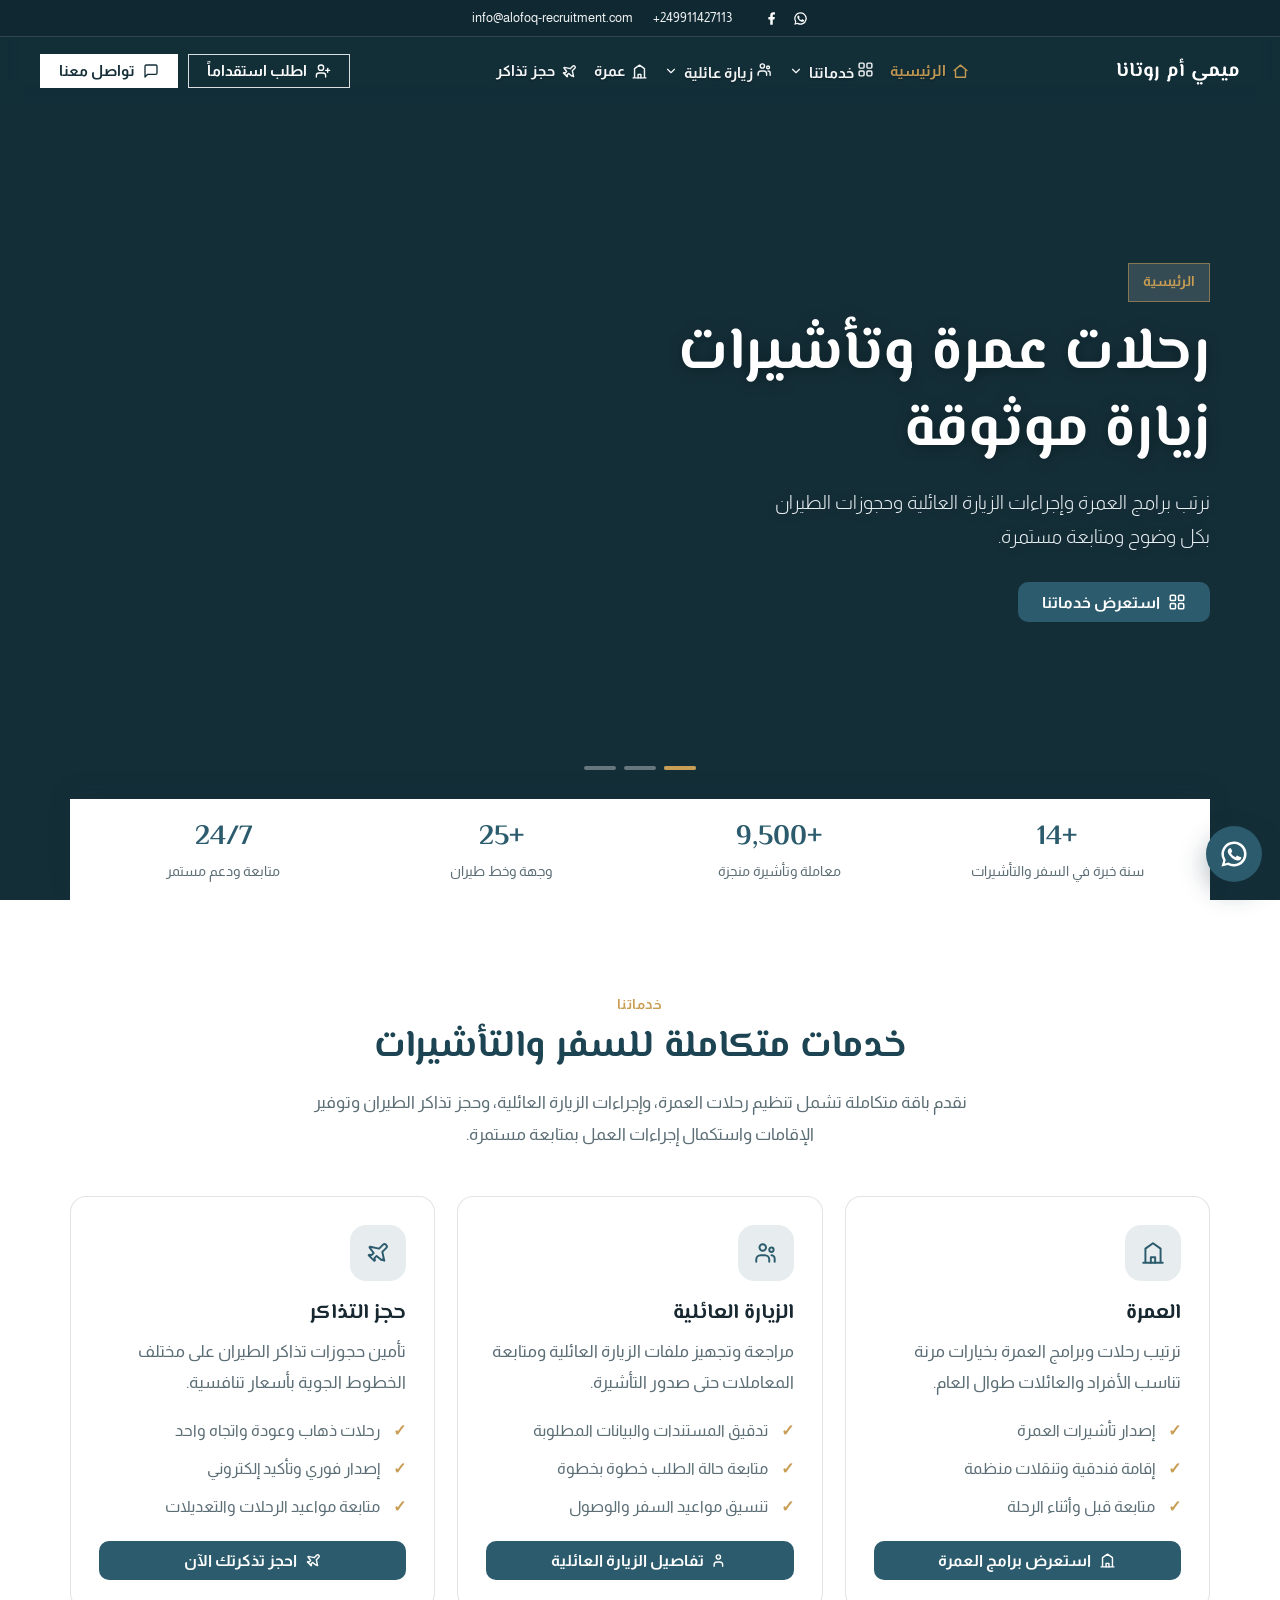
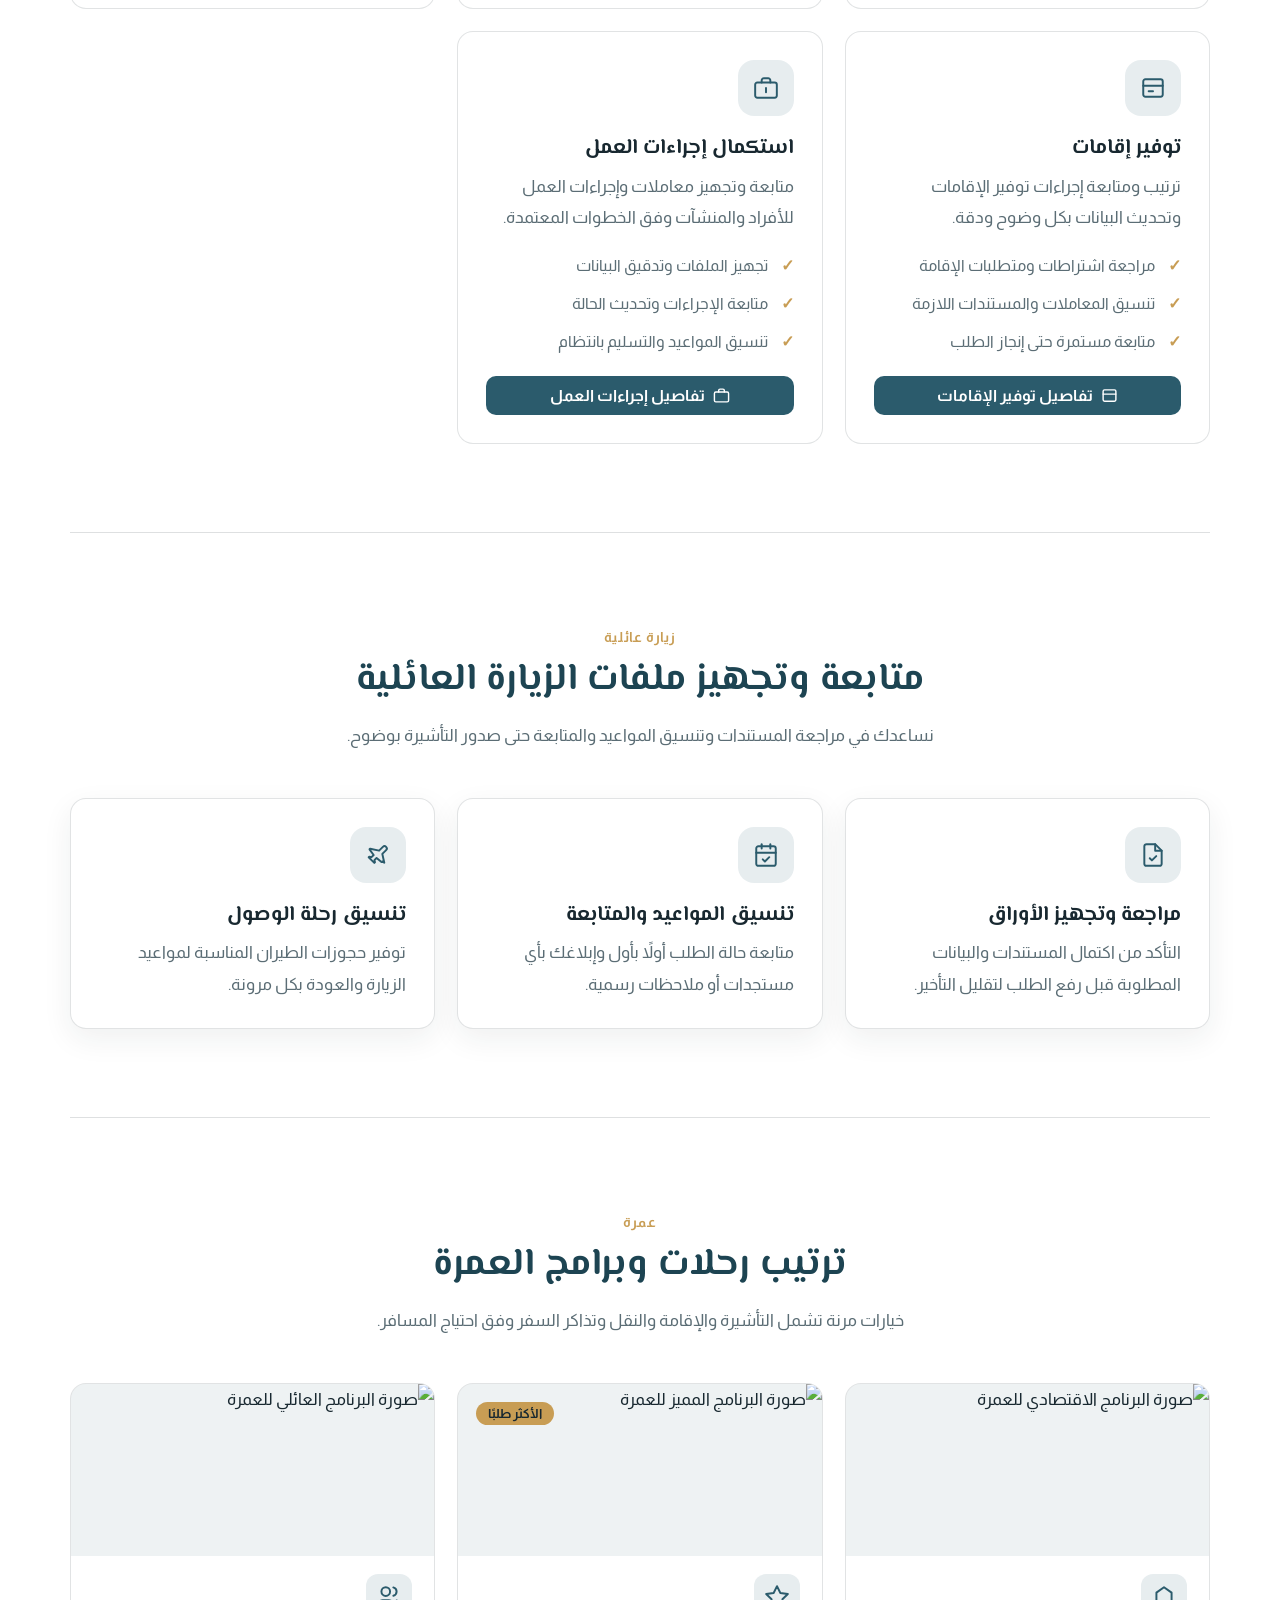
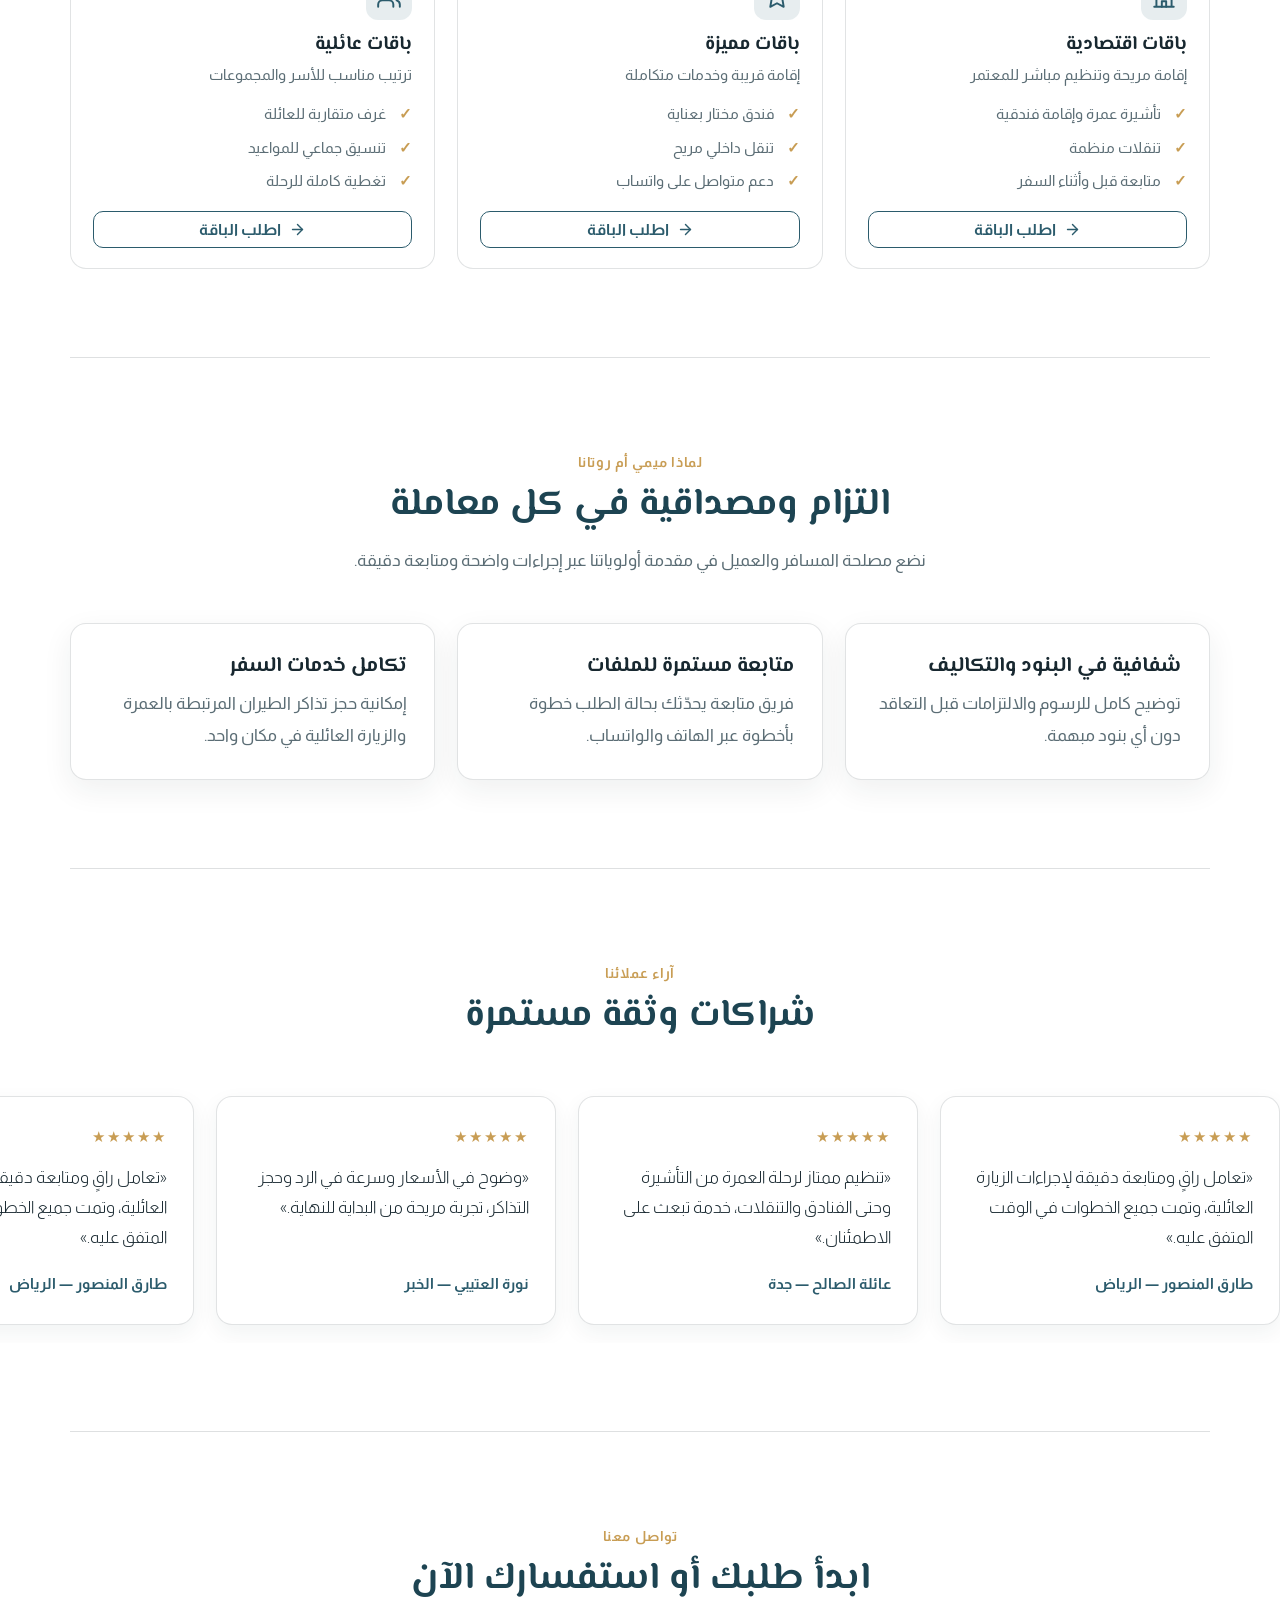
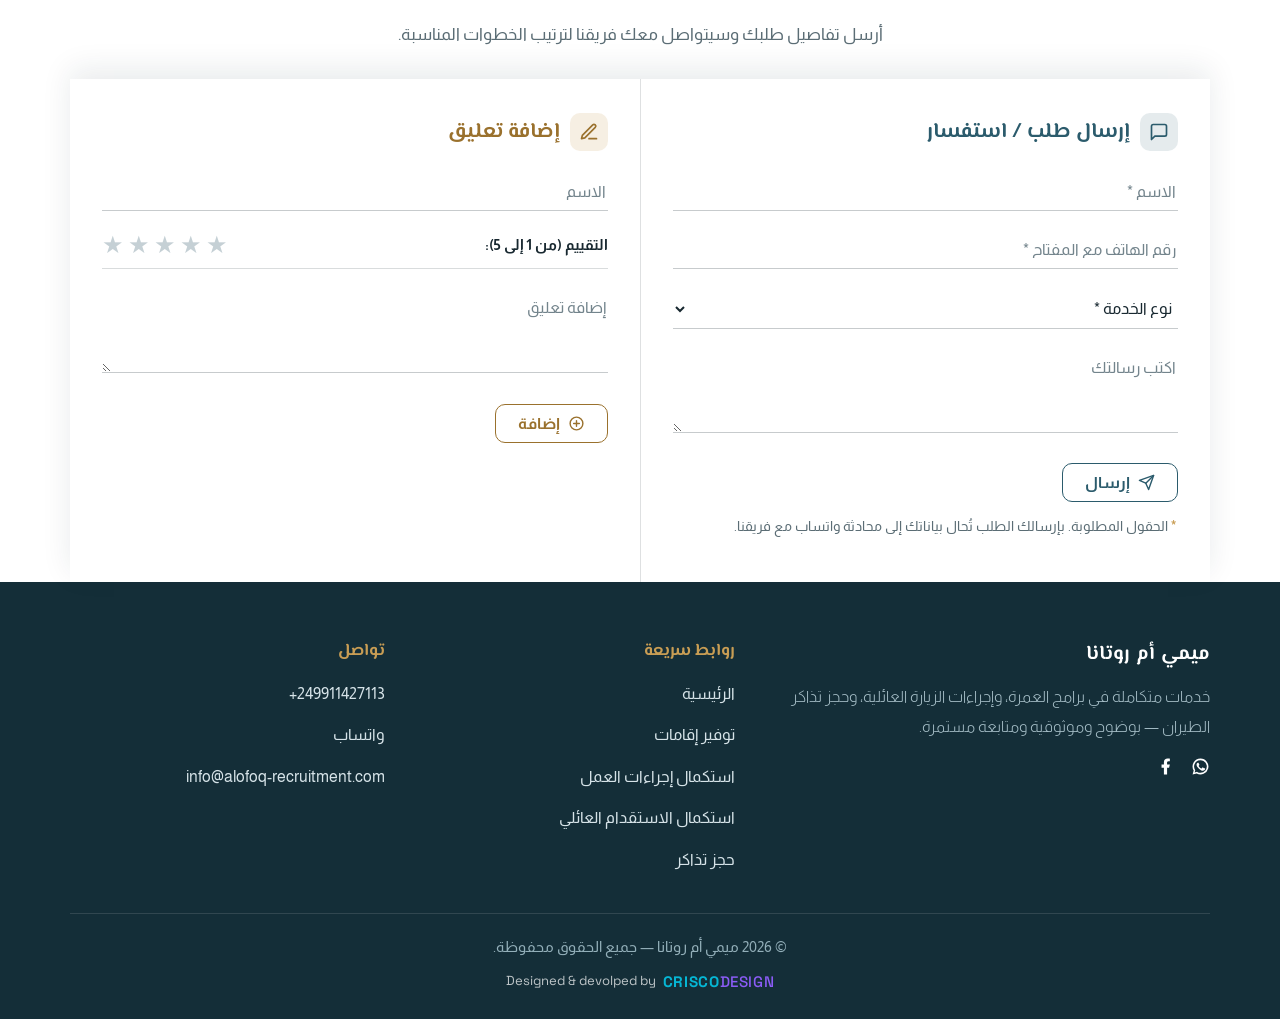
==== commit a177eb17: "Add files via upload" ====
--- a/index.html
+++ b/index.html
@@ -13,12 +13,19 @@
 <style>
   .sec-divider{max-width:1180px;margin:0 auto;padding:0 20px}
   .sec-divider::before{content:"";display:block;height:1px;background:rgba(24,40,48,.14)}
-  .hero .dots{bottom:calc(104px + env(safe-area-inset-bottom,0px))}
+  .hero .dots{
+    bottom:calc(124px + env(safe-area-inset-bottom,0px));
+    z-index:7;
+    padding:6px 12px;
+    background:transparent;
+    backdrop-filter:none;
+    -webkit-backdrop-filter:none;
+  }
   .hero-stats-float{
     position:absolute;z-index:5;left:50%;bottom:0;transform:translateX(-50%);
     width:min(1140px, calc(100% - 32px));background:#ffffff;color:#182830;
     box-shadow:0 -8px 22px rgba(20, 46, 56, .12);
-    padding:14px 22px calc(14px + env(safe-area-inset-bottom,0px));
+    padding:22px 22px calc(14px + env(safe-area-inset-bottom,0px));
   }
   .hero-stats-grid{display:grid;grid-template-columns:repeat(4, minmax(120px, 1fr));gap:16px;text-align:center;align-items:center}
   .hero-stats-grid .stat b{font-size:28px;color:#2B5B6C}
@@ -63,6 +70,7 @@
   .line-field textarea{min-height:84px;resize:vertical}
   .line-field input::placeholder,.line-field textarea::placeholder{color:#73848C}
   .line-field input:focus,.line-field select:focus,.line-field textarea:focus{outline:none;border-bottom-color:var(--pane-accent)}
+  .req-star{color:#C89D54;font-weight:700;margin-inline-start:2px}
   .contact-pane .btn{
     display:inline-flex;
     align-items:center;
@@ -103,11 +111,112 @@
     .contact-pane{padding:26px 20px 32px}
   }
   @media (max-width:860px){
-    .hero .txt{padding-bottom:175px}
-    .hero .dots{bottom:calc(154px + env(safe-area-inset-bottom,0px))}
+    .hero .txt{padding-bottom:215px}
+    .hero .dots{bottom:calc(158px + env(safe-area-inset-bottom,0px))}
     .hero-stats-float{padding:12px 14px calc(12px + env(safe-area-inset-bottom,0px))}
     .hero-stats-grid{grid-template-columns:repeat(2, 1fr);gap:10px 14px}
     .hero-stats-grid .stat b{font-size:22px}
+  }
+  @media (max-width:480px){
+    .hero .txt{padding:118px 16px 210px}
+    .hero .txt h1,.hero .txt h2{font-size:clamp(26px, 7.2vw, 34px)}
+    .hero .txt p{font-size:15.5px;margin:12px 0 20px}
+    .hero .dots{bottom:calc(150px + env(safe-area-inset-bottom,0px))}
+  }
+
+  .contact-pane form[dir="rtl"],
+  .contact-pane form[dir="rtl"] .line-field,
+  .contact-pane form[dir="rtl"] input,
+  .contact-pane form[dir="rtl"] select,
+  .contact-pane form[dir="rtl"] textarea{direction:rtl;text-align:right}
+  .rating-field{display:flex;align-items:center;justify-content:space-between;gap:12px;margin-bottom:20px;padding-bottom:10px;border-bottom:1.5px solid rgba(24,40,48,.16);direction:rtl}
+  .rating-label{font-size:15px;font-weight:700;color:#182830}
+  .star-rating{display:inline-flex;flex-direction:row-reverse;align-items:center;gap:4px;direction:ltr}
+  .star-rating input{position:absolute;opacity:0;pointer-events:none}
+  .star-rating label{cursor:pointer;font-size:24px;line-height:1;color:#C5D0D5;transition:color .2s ease,transform .15s ease;user-select:none}
+  .star-rating label:hover,
+  .star-rating label:hover ~ label,
+  .star-rating input:checked ~ label{color:#C89D54}
+  .star-rating label:hover{transform:scale(1.1)}
+  .comment-top{display:flex;align-items:center;justify-content:space-between;gap:10px;margin-bottom:4px;direction:rtl}
+  .comment-stars{color:#C89D54;letter-spacing:1.5px;font-size:14.5px;direction:ltr}
+
+  .btn-icon{display:inline-flex;align-items:center;justify-content:center;gap:8px}
+  .btn-icon svg{flex:none}
+  .plan-img{width:100%;height:175px;border-radius:12px;overflow:hidden;margin-bottom:16px;background:rgba(43,91,108,.08)}
+  .plan-img img{width:100%;height:100%;object-fit:cover;display:block}
+
+  /* بطاقات قسم العمرة: طول متوازن مع زوم إن للصورة عند المرور وشادو ملون خفيف وزر شفاف يمتلئ */
+  #umrah .card.plan{
+    padding:0;
+    overflow:hidden;
+    box-shadow:none;
+    transform:none;
+    transition:box-shadow .3s ease, border-color .3s ease;
+  }
+  #umrah .card.plan:hover{
+    transform:none;
+    border-color:rgba(43,91,108,.42);
+    box-shadow:0 12px 28px rgba(43,91,108,.16);
+  }
+  #umrah .card.plan .tag{
+    z-index:2;
+  }
+  #umrah .card.plan .plan-img{
+    width:100%;
+    height:172px;
+    border-radius:0;
+    margin-bottom:0;
+    overflow:hidden;
+  }
+  #umrah .card.plan .plan-img img{
+    width:100%;
+    height:100%;
+    object-fit:cover;
+    display:block;
+    transition:transform .45s ease;
+  }
+  #umrah .card.plan:hover .plan-img img{
+    transform:scale(1.07);
+  }
+  #umrah .card.plan .plan-body{
+    padding:18px 22px 20px;
+    display:flex;
+    flex-direction:column;
+    flex:1;
+  }
+  #umrah .card.plan .ic{
+    width:46px;
+    height:46px;
+    border-radius:12px;
+    margin-bottom:12px;
+  }
+  #umrah .card.plan h3{
+    font-size:19.5px;
+    margin-bottom:5px;
+  }
+  #umrah .card.plan .plan-body > p{
+    font-size:15px;
+    line-height:1.65;
+  }
+  #umrah .card.plan .ticks{
+    margin:12px 0 16px;
+    gap:6px;
+    font-size:15px;
+  }
+  #umrah .card.plan .btn{
+    margin-top:auto;
+    padding:9px 20px;
+    background:transparent;
+    color:var(--sage);
+    border:1.5px solid var(--sage);
+    transition:background-color .25s ease, color .25s ease, border-color .25s ease;
+  }
+  #umrah .card.plan .btn:hover{
+    background:var(--sage);
+    color:var(--sage-ink);
+    border-color:var(--sage);
+    transform:none;
   }
 </style>
 </head>
@@ -117,7 +226,7 @@
   <div class="top-bar">
     <div class="bar-in">
       <div class="top-socials" aria-label="واتساب وفيسبوك">
-        <a href="https://wa.me/201000000000" target="_blank" rel="noopener" aria-label="واتساب" title="واتساب">
+        <a href="https://wa.me/+249911427113" target="_blank" rel="noopener" aria-label="واتساب" title="واتساب">
           <svg viewBox="0 0 24 24" fill="currentColor" aria-hidden="true"><path d="M12 2a10 10 0 0 0-8.6 15.1L2 22l5.1-1.3A10 10 0 1 0 12 2Zm0 18a8 8 0 0 1-4.1-1.1l-.3-.2-3 .8.8-2.9-.2-.3A8 8 0 1 1 12 20Zm4.4-5.9c-.2-.1-1.4-.7-1.6-.8s-.4-.1-.6.1-.6.8-.8 1-.3.2-.5 0a6.5 6.5 0 0 1-1.9-1.2 7.2 7.2 0 0 1-1.3-1.7c-.1-.2 0-.4.1-.5l.4-.5a1.6 1.6 0 0 0 .3-.4.5.5 0 0 0 0-.5l-.8-1.8c-.2-.5-.4-.4-.6-.4h-.5a1 1 0 0 0-.7.3 3 3 0 0 0-.9 2.2 5.2 5.2 0 0 0 1.1 2.7 11.8 11.8 0 0 0 4.5 4 5.2 5.2 0 0 0 3.2.6 2.7 2.7 0 0 0 1.8-1.3 2.2 2.2 0 0 0 .2-1.3c-.1-.1-.2-.2-.4-.3Z"/></svg>
         </a>
         <a href="https://facebook.com" target="_blank" rel="noopener" aria-label="فيسبوك" title="فيسبوك">
@@ -126,9 +235,9 @@
       </div>
 
       <div class="top-contact-info">
-        <a class="info-item" href="tel:+201000000000" dir="ltr"><span>+20 100 000 0000</span></a>
+        <a class="info-item" href="tel:++249911427113" dir="ltr"><span>+249911427113</span></a>
         <a class="info-item" href="mailto:info@alofoq-recruitment.com"><span>info@alofoq-recruitment.com</span></a>
-        <span class="info-item"><span>العنوان: الرياض — حي العليا</span></span>
+        
       </div>
     </div>
   </div>
@@ -144,10 +253,10 @@
 
       <div class="nav-item-dropdown" id="servicesDropdown">
         <button type="button" class="nav-dropdown-trigger" id="servicesTrigger" aria-expanded="false" aria-controls="servicesMenu">
-          <span class="trigger-left">
+          <a href="#services" class="trigger-left" style="text-decoration:none;color:inherit;">
             <svg width="17" height="17" viewBox="0 0 24 24" fill="none" stroke="currentColor" stroke-width="2" stroke-linecap="round" stroke-linejoin="round" aria-hidden="true"><rect x="3" y="3" width="7" height="7" rx="1.5"/><rect x="14" y="3" width="7" height="7" rx="1.5"/><rect x="3" y="14" width="7" height="7" rx="1.5"/><rect x="14" y="14" width="7" height="7" rx="1.5"/></svg>
             <span>خدماتنا</span>
-          </span>
+          </a>
           <svg class="chev" viewBox="0 0 24 24" fill="none" stroke="currentColor" stroke-width="2" stroke-linecap="round" stroke-linejoin="round" aria-hidden="true"><path d="m6 9 6 6 6-6"/></svg>
         </button>
 
@@ -159,10 +268,10 @@
 
       <div class="nav-item-dropdown" id="visitDropdown">
         <button type="button" class="nav-dropdown-trigger" id="visitTrigger" aria-expanded="false" aria-controls="visitMenu">
-          <span class="trigger-left">
+          <a href="#visit" class="trigger-left" style="text-decoration:none;color:inherit;">
             <svg width="17" height="17" viewBox="0 0 24 24" fill="none" stroke="currentColor" stroke-width="2" stroke-linecap="round" stroke-linejoin="round" aria-hidden="true"><circle cx="9" cy="7" r="3"/><path d="M3 20v-2a4 4 0 0 1 4-4h4a4 4 0 0 1 4 4v2"/><circle cx="17" cy="9" r="2"/><path d="M17 14a3 3 0 0 1 3 3v3"/></svg>
             <span>زيارة عائلية</span>
-          </span>
+          </a>
           <svg class="chev" viewBox="0 0 24 24" fill="none" stroke="currentColor" stroke-width="2" stroke-linecap="round" stroke-linejoin="round" aria-hidden="true"><path d="m6 9 6 6 6-6"/></svg>
         </button>
 
@@ -183,8 +292,14 @@
     </nav>
 
     <div class="top-actions">
-      <a class="btn top-ghost-btn" href="family-recruitment.html">اطلب استقداماً</a>
-      <a class="btn top-white-btn" href="#contact">تواصل معنا</a>
+      <a class="btn btn-icon top-ghost-btn" href="family-recruitment.html">
+        <svg width="16" height="16" viewBox="0 0 24 24" fill="none" stroke="currentColor" stroke-width="2" stroke-linecap="round" stroke-linejoin="round" aria-hidden="true"><path d="M16 21v-2a4 4 0 0 0-4-4H6a4 4 0 0 0-4 4v2"/><circle cx="9" cy="7" r="4"/><line x1="19" y1="8" x2="19" y2="14"/><line x1="22" y1="11" x2="16" y2="11"/></svg>
+        <span>اطلب استقداماً</span>
+      </a>
+      <a class="btn btn-icon top-white-btn" href="#contact">
+        <svg width="16" height="16" viewBox="0 0 24 24" fill="none" stroke="currentColor" stroke-width="2" stroke-linecap="round" stroke-linejoin="round" aria-hidden="true"><path d="M21 15a2 2 0 0 1-2 2H7l-4 4V5a2 2 0 0 1 2-2h14a2 2 0 0 1 2 2Z"/></svg>
+        <span>تواصل معنا</span>
+      </a>
     </div>
 
     <button class="menu" id="menu" aria-expanded="false" aria-controls="nav" aria-label="فتح القائمة">
@@ -203,7 +318,10 @@
       </nav>
       <h1>رحلات عمرة وتأشيرات زيارة موثوقة</h1>
       <p>نرتب برامج العمرة وإجراءات الزيارة العائلية وحجوزات الطيران بكل وضوح ومتابعة مستمرة.</p>
-      <a class="btn" href="#services">استعرض خدماتنا</a>
+      <a class="btn btn-icon" href="#services">
+        <svg width="18" height="18" viewBox="0 0 24 24" fill="none" stroke="currentColor" stroke-width="2" stroke-linecap="round" stroke-linejoin="round" aria-hidden="true"><rect x="3" y="3" width="7" height="7" rx="1.5"/><rect x="14" y="3" width="7" height="7" rx="1.5"/><rect x="3" y="14" width="7" height="7" rx="1.5"/><rect x="14" y="14" width="7" height="7" rx="1.5"/></svg>
+        <span>استعرض خدماتنا</span>
+      </a>
     </div>
   </div>
 
@@ -216,7 +334,10 @@
       </nav>
       <h2>تجهيز ملفات الزيارة العائلية</h2>
       <p>مراجعة دقيقة للمستندات وتنسيق المواعيد والمتابعة حتى صدور التأشيرة.</p>
-      <a class="btn" href="#visit">إجراءات الزيارة العائلية</a>
+      <a class="btn btn-icon" href="#visit">
+        <svg width="18" height="18" viewBox="0 0 24 24" fill="none" stroke="currentColor" stroke-width="2" stroke-linecap="round" stroke-linejoin="round" aria-hidden="true"><circle cx="9" cy="7" r="3"/><path d="M3 20v-2a4 4 0 0 1 4-4h4a4 4 0 0 1 4 4v2"/><circle cx="17" cy="9" r="2"/><path d="M17 14a3 3 0 0 1 3 3v3"/></svg>
+        <span>إجراءات الزيارة العائلية</span>
+      </a>
     </div>
   </div>
 
@@ -229,7 +350,10 @@
       </nav>
       <h2>حجز تذاكر السفر وتنسيق الوصول</h2>
       <p>إصدار تذاكر الطيران للمسافرين والمعتمرين بأفضل الأسعار ومواعيد منسقة.</p>
-      <a class="btn" href="tickets.html">حجز تذاكر</a>
+      <a class="btn btn-icon" href="tickets.html">
+        <svg width="18" height="18" viewBox="0 0 24 24" fill="none" stroke="currentColor" stroke-width="2" stroke-linecap="round" stroke-linejoin="round" aria-hidden="true"><path d="M17.8 19.2 16 11l3.5-3.5a2.1 2.1 0 0 0-3-3L13 8 4.8 6.2a.5.5 0 0 0-.5.8L8 12l-2 2-2-.5-.6.6 2.6 2.6 2.6 2.6.6-.6-.5-2 2-2 4.5 3.7a.5.5 0 0 0 .8-.5Z"/></svg>
+        <span>حجز تذاكر</span>
+      </a>
     </div>
   </div>
 
@@ -264,7 +388,10 @@
           <li>إقامة فندقية وتنقلات منظمة</li>
           <li>متابعة قبل وأثناء الرحلة</li>
         </ul>
-        <a class="btn" href="#umrah" style="margin-top:20px;text-align:center">استعرض برامج العمرة</a>
+        <a class="btn btn-icon" href="#umrah" style="margin-top:20px;justify-content:center">
+          <svg width="17" height="17" viewBox="0 0 24 24" fill="none" stroke="currentColor" stroke-width="2" stroke-linecap="round" stroke-linejoin="round" aria-hidden="true"><path d="M3 21h18M5 21V8l7-5 7 5v13"/><path d="M10 21v-5h4v5"/></svg>
+          <span>استعرض برامج العمرة</span>
+        </a>
       </article>
 
       <article class="card">
@@ -278,7 +405,10 @@
           <li>متابعة حالة الطلب خطوة بخطوة</li>
           <li>تنسيق مواعيد السفر والوصول</li>
         </ul>
-        <a class="btn" href="#visit" style="margin-top:20px;text-align:center">تفاصيل الزيارة العائلية</a>
+        <a class="btn btn-icon" href="#visit" style="margin-top:20px;justify-content:center">
+          <svg width="17" height="17" viewBox="0 0 24 24" fill="none" stroke="currentColor" stroke-width="2" stroke-linecap="round" stroke-linejoin="round" aria-hidden="true"><circle cx="9" cy="7" r="3"/><path d="M3 20v-2a4 4 0 0 1 4-4h4a4 4 0 0 1 4 4v2"/></svg>
+          <span>تفاصيل الزيارة العائلية</span>
+        </a>
       </article>
 
       <article class="card">
@@ -292,7 +422,10 @@
           <li>إصدار فوري وتأكيد إلكتروني</li>
           <li>متابعة مواعيد الرحلات والتعديلات</li>
         </ul>
-        <a class="btn" href="tickets.html" style="margin-top:20px;text-align:center">احجز تذكرتك الآن</a>
+        <a class="btn btn-icon" href="tickets.html" style="margin-top:20px;justify-content:center">
+          <svg width="17" height="17" viewBox="0 0 24 24" fill="none" stroke="currentColor" stroke-width="2" stroke-linecap="round" stroke-linejoin="round" aria-hidden="true"><path d="M17.8 19.2 16 11l3.5-3.5a2.1 2.1 0 0 0-3-3L13 8 4.8 6.2a.5.5 0 0 0-.5.8L8 12l-2 2-2-.5-.6.6 2.6 2.6 2.6 2.6.6-.6-.5-2 2-2 4.5 3.7a.5.5 0 0 0 .8-.5Z"/></svg>
+          <span>احجز تذكرتك الآن</span>
+        </a>
       </article>
 
       <article class="card">
@@ -306,7 +439,10 @@
           <li>تنسيق المعاملات والمستندات اللازمة</li>
           <li>متابعة مستمرة حتى إنجاز الطلب</li>
         </ul>
-        <a class="btn" href="accommodation.html" style="margin-top:20px;text-align:center">تفاصيل توفير الإقامات</a>
+        <a class="btn btn-icon" href="accommodation.html" style="margin-top:20px;justify-content:center">
+          <svg width="17" height="17" viewBox="0 0 24 24" fill="none" stroke="currentColor" stroke-width="2" stroke-linecap="round" stroke-linejoin="round" aria-hidden="true"><rect x="3" y="4" width="18" height="16" rx="2"/><path d="M3 10h18"/></svg>
+          <span>تفاصيل توفير الإقامات</span>
+        </a>
       </article>
 
       <article class="card">
@@ -320,7 +456,10 @@
           <li>متابعة الإجراءات وتحديث الحالة</li>
           <li>تنسيق المواعيد والتسليم بانتظام</li>
         </ul>
-        <a class="btn" href="work-procedures.html" style="margin-top:20px;text-align:center">تفاصيل إجراءات العمل</a>
+        <a class="btn btn-icon" href="work-procedures.html" style="margin-top:20px;justify-content:center">
+          <svg width="17" height="17" viewBox="0 0 24 24" fill="none" stroke="currentColor" stroke-width="2" stroke-linecap="round" stroke-linejoin="round" aria-hidden="true"><rect x="2" y="7" width="20" height="14" rx="2"/><path d="M16 7V5a2 2 0 0 0-2-2h-4a2 2 0 0 0-2 2v2"/></svg>
+          <span>تفاصيل إجراءات العمل</span>
+        </a>
       </article>
     </div>
   </div>
@@ -371,41 +510,65 @@
       <p>خيارات مرنة تشمل التأشيرة والإقامة والنقل وتذاكر السفر وفق احتياج المسافر.</p>
     </div>
     <div class="cards">
-      <article class="card plan reveal">
-        <h3>برنامج اقتصادي</h3>
-        <p>إقامة مريحة وتنظيم مباشر للمعتمر</p>
-        <div class="price">3,900 <small>ريال / تبدأ من</small></div>
-        <ul class="ticks">
-          <li>تأشيرة عمرة وإقامة فندقية</li>
-          <li>تنقلات منظمة</li>
-          <li>متابعة قبل وأثناء السفر</li>
-        </ul>
-        <a class="btn" href="#contact">اطلب البرنامج</a>
-      </article>
-
-      <article class="card plan reveal">
+      <article class="card plan">
+        <div class="plan-img"><img src="https://images.unsplash.com/photo-1591604129939-f1efa4d9f7fa?auto=format&fit=crop&w=900&q=80" alt="صورة البرنامج الاقتصادي للعمرة" loading="lazy"></div>
+        <div class="plan-body">
+          <div class="ic" aria-hidden="true">
+            <svg width="26" height="26" viewBox="0 0 24 24" fill="none" stroke="currentColor" stroke-width="1.8" stroke-linecap="round" stroke-linejoin="round"><path d="M3 21h18M5 21V8l7-5 7 5v13"/><path d="M10 21v-5h4v5"/></svg>
+          </div>
+          <h3>باقات اقتصادية</h3>
+          <p>إقامة مريحة وتنظيم مباشر للمعتمر</p>
+          <ul class="ticks">
+            <li>تأشيرة عمرة وإقامة فندقية</li>
+            <li>تنقلات منظمة</li>
+            <li>متابعة قبل وأثناء السفر</li>
+          </ul>
+          <a class="btn btn-icon" href="#contact">
+            <svg width="17" height="17" viewBox="0 0 24 24" fill="none" stroke="currentColor" stroke-width="2" stroke-linecap="round" stroke-linejoin="round" aria-hidden="true"><path d="M5 12h14"/><path d="m12 5 7 7-7 7"/></svg>
+            <span>اطلب الباقة</span>
+          </a>
+        </div>
+      </article>
+
+      <article class="card plan">
         <span class="tag">الأكثر طلبًا</span>
-        <h3>برنامج مميز</h3>
-        <p>إقامة قريبة وخدمات متكاملة</p>
-        <div class="price">5,700 <small>ريال / تبدأ من</small></div>
-        <ul class="ticks">
-          <li>فندق مختار بعناية</li>
-          <li>تنقل داخلي مريح</li>
-          <li>دعم متواصل على واتساب</li>
-        </ul>
-        <a class="btn" href="#contact">اطلب البرنامج</a>
-      </article>
-
-      <article class="card plan reveal">
-        <h3>برنامج عائلي</h3>
-        <p>ترتيب مناسب للأسر والمجموعات</p>
-        <div class="price">9,900 <small>ريال / تبدأ من</small></div>
-        <ul class="ticks">
-          <li>غرف متقاربة للعائلة</li>
-          <li>تنسيق جماعي للمواعيد</li>
-          <li>تغطية كاملة للرحلة</li>
-        </ul>
-        <a class="btn" href="#contact">اطلب البرنامج</a>
+        <div class="plan-img"><img src="https://images.unsplash.com/photo-1542816417-0983c9c9ad53?auto=format&fit=crop&w=900&q=80" alt="صورة البرنامج المميز للعمرة" loading="lazy"></div>
+        <div class="plan-body">
+          <div class="ic" aria-hidden="true">
+            <svg width="26" height="26" viewBox="0 0 24 24" fill="none" stroke="currentColor" stroke-width="1.8" stroke-linecap="round" stroke-linejoin="round"><polygon points="12 2 15.09 8.26 22 9.27 17 14.14 18.18 21.02 12 17.77 5.82 21.02 7 14.14 2 9.27 8.91 8.26 12 2"/></svg>
+          </div>
+          <h3>باقات مميزة</h3>
+          <p>إقامة قريبة وخدمات متكاملة</p>
+          <ul class="ticks">
+            <li>فندق مختار بعناية</li>
+            <li>تنقل داخلي مريح</li>
+            <li>دعم متواصل على واتساب</li>
+          </ul>
+          <a class="btn btn-icon" href="#contact">
+            <svg width="17" height="17" viewBox="0 0 24 24" fill="none" stroke="currentColor" stroke-width="2" stroke-linecap="round" stroke-linejoin="round" aria-hidden="true"><path d="M5 12h14"/><path d="m12 5 7 7-7 7"/></svg>
+            <span>اطلب الباقة</span>
+          </a>
+        </div>
+      </article>
+
+      <article class="card plan">
+        <div class="plan-img"><img src="https://images.unsplash.com/photo-1565552646864-6452262f3266?auto=format&fit=crop&w=900&q=80" alt="صورة البرنامج العائلي للعمرة" loading="lazy"></div>
+        <div class="plan-body">
+          <div class="ic" aria-hidden="true">
+            <svg width="26" height="26" viewBox="0 0 24 24" fill="none" stroke="currentColor" stroke-width="1.8" stroke-linecap="round" stroke-linejoin="round"><path d="M16 21v-2a4 4 0 0 0-4-4H6a4 4 0 0 0-4 4v2"/><circle cx="9" cy="7" r="4"/><path d="M22 21v-2a4 4 0 0 0-3-3.87"/><path d="M16 3.13a4 4 0 0 1 0 7.75"/></svg>
+          </div>
+          <h3>باقات عائلية</h3>
+          <p>ترتيب مناسب للأسر والمجموعات</p>
+          <ul class="ticks">
+            <li>غرف متقاربة للعائلة</li>
+            <li>تنسيق جماعي للمواعيد</li>
+            <li>تغطية كاملة للرحلة</li>
+          </ul>
+          <a class="btn btn-icon" href="#contact">
+            <svg width="17" height="17" viewBox="0 0 24 24" fill="none" stroke="currentColor" stroke-width="2" stroke-linecap="round" stroke-linejoin="round" aria-hidden="true"><path d="M5 12h14"/><path d="m12 5 7 7-7 7"/></svg>
+            <span>اطلب الباقة</span>
+          </a>
+        </div>
       </article>
     </div>
   </div>
@@ -502,15 +665,16 @@
           <h3>إرسال طلب / استفسار</h3>
         </div>
 
-        <form id="bookForm" novalidate>
+                <form id="bookForm" dir="rtl" novalidate>
           <label class="line-field">
-            <input type="text" name="name" required autocomplete="name" aria-label="الاسم أو اسم الجهة" placeholder="الاسم أو اسم الجهة">
+            <input type="text" name="name" required autocomplete="name" aria-label="الاسم *" placeholder="الاسم *" pattern="^[\u0600-\u06FF\u0750-\u077F\u08A0-\u08FF\uFB50-\uFDFF\uFE70-\uFEFFa-zA-Z\s]+$" title="يرجى إدخال أحرف فقط بدون أرقام أو رموز">
           </label>
           <label class="line-field">
-            <input type="tel" name="phone" required autocomplete="tel" inputmode="tel" aria-label="رقم الهاتف" placeholder="رقم الهاتف">
+            <input type="tel" name="phone" required autocomplete="tel" inputmode="tel" aria-label="رقم الهاتف مع المفتاح *" placeholder="رقم الهاتف مع المفتاح *">
           </label>
           <label class="line-field">
-            <select name="service" required aria-label="نوع الخدمة المطلوبة">
+            <select name="service" required aria-label="نوع الخدمة *">
+              <option value="" disabled selected>نوع الخدمة *</option>
               <option value="عمرة">عمرة</option>
               <option value="زيارة عائلية">زيارة عائلية</option>
               <option value="حجز تذاكر">حجز تذاكر</option>
@@ -521,13 +685,13 @@
             </select>
           </label>
           <label class="line-field">
-            <textarea name="msg" aria-label="تفاصيل الطلب" placeholder="تفاصيل الطلب (عدد المسافرين، الوجهة، التاريخ، أو ملاحظاتك)"></textarea>
+            <textarea name="msg" aria-label="اكتب رسالتك" placeholder="اكتب رسالتك"></textarea>
           </label>
           <button class="btn" type="submit">
             <svg viewBox="0 0 24 24" fill="none" stroke="currentColor" stroke-width="2" stroke-linecap="round" stroke-linejoin="round" aria-hidden="true"><line x1="22" y1="2" x2="11" y2="13"/><polygon points="22 2 15 22 11 13 2 9 22 2"/></svg>
             <span>إرسال</span>
           </button>
-          <p class="hint">بإرسالك الطلب تُحال بياناتك إلى محادثة واتساب مع فريقنا.</p>
+          <p class="hint"><span class="req-star">*</span> الحقول المطلوبة. بإرسالك الطلب تُحال بياناتك إلى محادثة واتساب مع فريقنا.</p>
         </form>
       </div>
 
@@ -541,10 +705,25 @@
           <h3>إضافة تعليق</h3>
         </div>
 
-        <form id="commentForm" novalidate>
+        <form id="commentForm" dir="rtl" novalidate>
           <label class="line-field">
-            <input type="text" name="commenterName" required aria-label="الاسم" placeholder="الاسم">
+            <input type="text" name="commenterName" required aria-label="الاسم" placeholder="الاسم" pattern="^[\u0600-\u06FF\u0750-\u077F\u08A0-\u08FF\uFB50-\uFDFF\uFE70-\uFEFFa-zA-Z\s]+$" title="يرجى إدخال أحرف فقط بدون أرقام أو رموز">
           </label>
+          <div class="rating-field" dir="rtl">
+            <span class="rating-label">التقييم (من 1 إلى 5):</span>
+            <div class="star-rating" role="radiogroup" aria-label="تقييم النجوم من 1 إلى 5">
+              <input type="radio" id="star5" name="rating" value="5" required>
+              <label for="star5" title="5 نجوم" aria-label="5 نجوم">★</label>
+              <input type="radio" id="star4" name="rating" value="4">
+              <label for="star4" title="4 نجوم" aria-label="4 نجوم">★</label>
+              <input type="radio" id="star3" name="rating" value="3">
+              <label for="star3" title="3 نجوم" aria-label="3 نجوم">★</label>
+              <input type="radio" id="star2" name="rating" value="2">
+              <label for="star2" title="2 نجوم" aria-label="2 نجوم">★</label>
+              <input type="radio" id="star1" name="rating" value="1">
+              <label for="star1" title="نجمة واحدة" aria-label="نجمة واحدة">★</label>
+            </div>
+          </div>
           <label class="line-field">
             <textarea name="commentText" required aria-label="إضافة تعليق" placeholder="إضافة تعليق"></textarea>
           </label>
@@ -567,7 +746,7 @@
         <a class="logo" href="index.html">ميمي أم روتانا</a>
         <p>خدمات متكاملة في برامج العمرة، وإجراءات الزيارة العائلية، وحجز تذاكر الطيران — بوضوح وموثوقية ومتابعة مستمرة.</p>
         <div class="foot-socials" aria-label="واتساب وفيسبوك">
-          <a href="https://wa.me/201000000000" target="_blank" rel="noopener" aria-label="واتساب" title="واتساب">
+          <a href="https://wa.me/+249911427113" target="_blank" rel="noopener" aria-label="واتساب" title="واتساب">
             <svg viewBox="0 0 24 24" fill="currentColor" aria-hidden="true"><path d="M12 2a10 10 0 0 0-8.6 15.1L2 22l5.1-1.3A10 10 0 1 0 12 2Zm0 18a8 8 0 0 1-4.1-1.1l-.3-.2-3 .8.8-2.9-.2-.3A8 8 0 1 1 12 20Zm4.4-5.9c-.2-.1-1.4-.7-1.6-.8s-.4-.1-.6.1-.6.8-.8 1-.3.2-.5 0a6.5 6.5 0 0 1-1.9-1.2 7.2 7.2 0 0 1-1.3-1.7c-.1-.2 0-.4.1-.5l.4-.5a1.6 1.6 0 0 0 .3-.4.5.5 0 0 0 0-.5l-.8-1.8c-.2-.5-.4-.4-.6-.4h-.5a1 1 0 0 0-.7.3 3 3 0 0 0-.9 2.2 5.2 5.2 0 0 0 1.1 2.7 11.8 11.8 0 0 0 4.5 4 5.2 5.2 0 0 0 3.2.6 2.7 2.7 0 0 0 1.8-1.3 2.2 2.2 0 0 0 .2-1.3c-.1-.1-.2-.2-.4-.3Z"/></svg>
           </a>
           <a href="https://facebook.com" target="_blank" rel="noopener" aria-label="فيسبوك" title="فيسبوك">
@@ -588,15 +767,15 @@
       <div>
         <h4>تواصل</h4>
         <ul>
-          <li><a href="tel:+201000000000" dir="ltr">+20 100 000 0000</a></li>
-          <li><a href="https://wa.me/201000000000" target="_blank" rel="noopener">واتساب</a></li>
+          <li><a href="tel:+249911427113" dir="ltr">+249911427113</a></li>
+          <li><a href="https://wa.me/+249911427113" target="_blank" rel="noopener">واتساب</a></li>
           <li><a href="mailto:info@alofoq-recruitment.com">info@alofoq-recruitment.com</a></li>
         </ul>
       </div>
     </div>
     <div class="copy">© <span id="year"></span> ميمي أم روتانا — جميع الحقوق محفوظة.</div>
     <div class="crisco-credit-below">
-      <span>designed &amp; devolped by</span>
+      <span>Designed &amp; devolped by</span>
       <a href="index.html" class="logo notranslate" dir="ltr" aria-label="CRISCODESIGN">
         <span class="logo-a">CRISCO</span><span class="logo-b">DESIGN</span>
       </a>
@@ -604,13 +783,13 @@
   </div>
 </footer>
 
-<a class="wa" href="https://wa.me/201000000000" target="_blank" rel="noopener" aria-label="تواصل عبر واتساب">
+<a class="wa" href="https://wa.me/+249911427113" target="_blank" rel="noopener" aria-label="تواصل عبر واتساب">
   <svg width="30" height="30" viewBox="0 0 24 24" fill="currentColor" aria-hidden="true"><path d="M12 2a10 10 0 0 0-8.6 15.1L2 22l5.1-1.3A10 10 0 1 0 12 2Zm0 18a8 8 0 0 1-4.1-1.1l-.3-.2-3 .8.8-2.9-.2-.3A8 8 0 1 1 12 20Zm4.4-5.9c-.2-.1-1.4-.7-1.6-.8s-.4-.1-.6.1-.6.8-.8 1-.3.2-.5 0a6.5 6.5 0 0 1-1.9-1.2 7.2 7.2 0 0 1-1.3-1.7c-.1-.2 0-.4.1-.5l.4-.5a1.6 1.6 0 0 0 .3-.4.5.5 0 0 0 0-.5l-.8-1.8c-.2-.5-.4-.4-.6-.4h-.5a1 1 0 0 0-.7.3 3 3 0 0 0-.9 2.2 5.2 5.2 0 0 0 1.1 2.7 11.8 11.8 0 0 0 4.5 4 5.2 5.2 0 0 0 3.2.6 2.7 2.7 0 0 0 1.8-1.3 2.2 2.2 0 0 0 .2-1.3c-.1-.1-.2-.2-.4-.3Z"/></svg>
 </a>
 
 <script>
 (function(){
-  var WA = '201000000000';
+  var WA = '+249911427113';
   var hero = document.getElementById('hero'), slides = [].slice.call(hero.querySelectorAll('.slide')), dots = document.getElementById('dots'), DELAY = 6000, i = 0, timer, btns = [];
   hero.style.setProperty('--t', DELAY + 'ms');
   slides.forEach(function(_, k){
@@ -638,7 +817,15 @@
     var ddMenu = document.getElementById(menuId);
     if (!trigger || !ddMenu) return;
 
+    var directLink = trigger.querySelector('a[href^="#"]');
+    if (directLink){
+      directLink.addEventListener('click', function(e){
+        e.stopPropagation();
+      });
+    }
+
     trigger.addEventListener('click', function(e){
+      if (e.target.closest('a[href^="#"]')) return;
       e.preventDefault();
       e.stopPropagation();
       var isOpen = ddMenu.classList.toggle('open');
@@ -694,7 +881,9 @@
     e.preventDefault();
     if (!form.reportValidity()) return;
     var d = new FormData(form);
-    var msg = 'مرحبًا ميمي أم روتانا\nالخدمة المطلوبة: ' + d.get('service') + '\nالاسم / الجهة: ' + d.get('name') + '\nالهاتف: ' + d.get('phone') + (d.get('msg') ? '\nالتفاصيل: ' + d.get('msg') : '');
+    var phoneVal = String(d.get('phone') || '').trim();
+    var userMsg = String(d.get('msg') || '').trim();
+    var msg = 'مرحبًا ميمي أم روتانا\nالاسم: ' + d.get('name') + '\nرقم الهاتف مع المفتاح: ' + phoneVal + '\nنوع الخدمة: ' + d.get('service') + (userMsg ? '\nالرسالة: ' + userMsg : '');
     window.open('https://wa.me/' + WA + '?text=' + encodeURIComponent(msg), '_blank');
   });
 
@@ -702,15 +891,22 @@
   if (commentForm && commentsFeed){
     commentForm.addEventListener('submit', function(e){
       e.preventDefault();
-      if (!commentForm.reportValidity()) return;
       var cd = new FormData(commentForm);
       var author = String(cd.get('commenterName') || '').trim();
+      var ratingVal = parseInt(cd.get('rating') || '0', 10);
       var text = String(cd.get('commentText') || '').trim();
-      if (!author || !text) return;
+      if (!author || !ratingVal || !text) {
+        commentForm.reportValidity();
+        return;
+      }
+      var starsDisplay = '★'.repeat(ratingVal) + '☆'.repeat(5 - ratingVal);
       var card = document.createElement('div'); card.className = 'comment-item';
+      var topRow = document.createElement('div'); topRow.className = 'comment-top';
       var strong = document.createElement('strong'); strong.textContent = author;
+      var starsSpan = document.createElement('span'); starsSpan.className = 'comment-stars'; starsSpan.setAttribute('aria-label', ratingVal + ' من 5 نجوم'); starsSpan.textContent = starsDisplay;
+      topRow.appendChild(strong); topRow.appendChild(starsSpan);
       var p = document.createElement('p'); p.textContent = text;
-      card.appendChild(strong); card.appendChild(p); commentsFeed.prepend(card); commentForm.reset();
+      card.appendChild(topRow); card.appendChild(p); commentsFeed.prepend(card); commentForm.reset();
     });
   }
 
@@ -720,6 +916,26 @@
     items.forEach(function(el){ io.observe(el); });
   } else { items.forEach(function(el){ el.classList.add('in'); }); }
 
+  var lettersOnlyRegex = /[^\u0600-\u06FF\u0750-\u077F\u08A0-\u08FF\uFB50-\uFDFF\uFE70-\uFEFFa-zA-Z\s]/g;
+  ['name', 'commenterName'].forEach(function(fieldName){
+    var el = document.querySelector('[name="' + fieldName + '"]');
+    if (!el) return;
+    function cleanLetters(){
+      var cleaned = el.value.replace(lettersOnlyRegex, '');
+      if (el.value !== cleaned){
+        el.value = cleaned;
+      }
+      el.setCustomValidity('');
+    }
+    el.addEventListener('input', cleanLetters);
+    el.addEventListener('paste', function(){ setTimeout(cleanLetters, 0); });
+    el.addEventListener('invalid', function(){
+      if (el.validity.patternMismatch || el.validity.valueMissing){
+        el.setCustomValidity(el.value.trim() ? 'يرجى إدخال أحرف فقط بدون أرقام' : 'يرجى إدخال الاسم');
+      }
+    });
+  });
+
   document.getElementById('year').textContent = new Date().getFullYear();
 })();
 </script>
--- a/style.css
+++ b/style.css
@@ -67,13 +67,17 @@
 .top-bar .bar-in{
   max-width:1180px;
   margin:0 auto;
-  padding:6px 20px;
+  padding:6px 14px;
   display:flex;
   align-items:center;
   justify-content:center;
-  flex-wrap:wrap;
-  gap:8px 36px;
-}
+  flex-wrap:nowrap;
+  gap:clamp(10px, 2.5vw, 36px);
+  overflow-x:auto;
+  scrollbar-width:none;
+  -ms-overflow-style:none;
+}
+.top-bar .bar-in::-webkit-scrollbar{display:none}
 
 .top-socials{
   display:inline-flex;
@@ -109,10 +113,12 @@
 .top-contact-info{
   display:inline-flex;
   align-items:center;
-  flex-wrap:wrap;
+  flex-wrap:nowrap;
   justify-content:center;
-  gap:6px 20px;
+  gap:clamp(10px, 2vw, 20px);
   color:rgba(255,255,255,.94);
+  white-space:nowrap;
+  flex-shrink:0;
 }
 .top-contact-info .info-item{
   display:inline-flex;
@@ -120,6 +126,7 @@
   gap:5px;
   text-decoration:none;
   color:rgba(255,255,255,.94);
+  white-space:nowrap;
   transition:color .2s ease;
 }
 .top-contact-info a.info-item:hover{
@@ -163,14 +170,14 @@
   align-items:center;
 }
 
-/* جسر غير مرئي لمنع اختفاء القائمة عند تحريك المؤشر من الزر إليها */
+/* جسر غير مرئي يمتد حتى نهاية الشريط العلوي السفلية لمنع اختفاء القائمة عند تحريك المؤشر إليها */
 .nav-item-dropdown::after{
   content:"";
   position:absolute;
   top:100%;
   right:0;
   left:0;
-  height:14px;
+  height:26px;
   background:transparent;
 }
 
@@ -206,7 +213,7 @@
 .nav-dropdown-menu{
   display:none;
   position:absolute;
-  top:calc(100% + 10px);
+  top:calc(100% + 22px);
   right:0;
   min-width:240px;
   background:rgba(20,46,56,.48);
@@ -322,7 +329,7 @@
 
 /* ===== السلايدر ===== */
 .hero{
-  position:relative;height:100svh;min-height:640px;max-height:920px;overflow:hidden;
+  position:relative;height:100svh;min-height:680px;max-height:920px;overflow:hidden;
   background:#142E38;color:var(--white);
 }
 .slide{
@@ -344,7 +351,7 @@
 
 .txt{
   position:relative;z-index:2;height:100%;max-width:1180px;margin:0 auto;
-  padding:135px 20px 96px;
+  padding:145px 20px 160px;
   display:flex;flex-direction:column;justify-content:center;align-items:flex-start;
 }
 .txt h1,.txt h2{
@@ -568,13 +575,22 @@
 
 @media (max-width:860px){
   .top-bar .bar-in{
-    padding:6px 14px;
-    font-size:12px;
-    gap:6px 18px;
+    padding:6px 12px;
+    font-size:clamp(10.5px, 2.7vw, 12px);
+    gap:clamp(8px, 2.2vw, 18px);
+    justify-content:space-between;
+  }
+  .top-socials{
+    gap:clamp(8px, 2vw, 14px);
+    flex-shrink:0;
+  }
+  .top-socials a svg{
+    width:14px;
+    height:14px;
   }
   .top-contact-info{
-    gap:4px 12px;
-    font-size:11.5px;
+    gap:clamp(8px, 2vw, 14px);
+    font-size:clamp(10px, 2.5vw, 11.5px);
   }
 
   .top .in{
@@ -674,14 +690,19 @@
   .logo{font-size:17px}
 
   .hero{
-    height:100svh;
-    min-height:600px;
-    max-height:840px;
+    height:auto;
+    min-height:100svh;
+    max-height:none;
+    display:flex;
+    flex-direction:column;
   }
   .shade{
-    background:linear-gradient(0deg,rgba(20,46,56,.94) 0%,rgba(20,46,56,.66) 58%,rgba(20,46,56,.3) 100%);
-  }
-  .txt{justify-content:flex-end;padding-bottom:130px}
+    background:linear-gradient(0deg,rgba(20,46,56,.95) 0%,rgba(20,46,56,.74) 55%,rgba(20,46,56,.36) 100%);
+  }
+  .txt{
+    justify-content:flex-end;
+    padding:125px 20px 215px;
+  }
   .sec{padding:64px 0}
 }
 
@@ -697,4 +718,99 @@
   .menu span{transition:none}
   .top nav,
   .nav-dropdown-menu{transition:none}
-}+}
+/* ===== تنسيق تقييم النجوم والتعليقات RTL ===== */
+.contact-pane form[dir="rtl"],
+  .contact-pane form[dir="rtl"] .line-field,
+  .contact-pane form[dir="rtl"] input,
+  .contact-pane form[dir="rtl"] select,
+  .contact-pane form[dir="rtl"] textarea{direction:rtl;text-align:right}
+  .rating-field{display:flex;align-items:center;justify-content:space-between;gap:12px;margin-bottom:20px;padding-bottom:10px;border-bottom:1.5px solid rgba(24,40,48,.16);direction:rtl}
+  .rating-label{font-size:15px;font-weight:700;color:#182830}
+  .star-rating{display:inline-flex;flex-direction:row-reverse;align-items:center;gap:4px;direction:ltr}
+  .star-rating input{position:absolute;opacity:0;pointer-events:none}
+  .star-rating label{cursor:pointer;font-size:24px;line-height:1;color:#C5D0D5;transition:color .2s ease,transform .15s ease;user-select:none}
+  .star-rating label:hover,
+  .star-rating label:hover ~ label,
+  .star-rating input:checked ~ label{color:#C89D54}
+  .star-rating label:hover{transform:scale(1.1)}
+  .comment-top{display:flex;align-items:center;justify-content:space-between;gap:10px;margin-bottom:4px;direction:rtl}
+  .comment-stars{color:#C89D54;letter-spacing:1.5px;font-size:14.5px;direction:ltr}
+
+/* ===== صور برامج العمرة وأيقونات الأزرار ===== */
+.btn-icon{display:inline-flex;align-items:center;justify-content:center;gap:8px}
+.btn-icon svg{flex:none}
+.plan-img{width:100%;height:210px;overflow:hidden;background:rgba(43,91,108,.08)}
+.plan-img img{width:100%;height:100%;object-fit:cover;display:block}
+
+#umrah .card.plan{
+  padding:0;
+  overflow:hidden;
+  box-shadow:none;
+  transform:none;
+  transition:box-shadow .3s ease, border-color .3s ease;
+}
+#umrah .card.plan:hover{
+  transform:none;
+  border-color:rgba(43,91,108,.42);
+  box-shadow:0 12px 28px rgba(43,91,108,.16);
+}
+#umrah .card.plan .tag{
+  z-index:2;
+}
+#umrah .card.plan .plan-img{
+  width:100%;
+  height:172px;
+  border-radius:0;
+  margin-bottom:0;
+  overflow:hidden;
+}
+#umrah .card.plan .plan-img img{
+  width:100%;
+  height:100%;
+  object-fit:cover;
+  display:block;
+  transition:transform .45s ease;
+}
+#umrah .card.plan:hover .plan-img img{
+  transform:scale(1.07);
+}
+#umrah .card.plan .plan-body{
+  padding:18px 22px 20px;
+  display:flex;
+  flex-direction:column;
+  flex:1;
+}
+#umrah .card.plan .ic{
+  width:46px;
+  height:46px;
+  border-radius:12px;
+  margin-bottom:12px;
+}
+#umrah .card.plan h3{
+  font-size:19.5px;
+  margin-bottom:5px;
+}
+#umrah .card.plan .plan-body > p{
+  font-size:15px;
+  line-height:1.65;
+}
+#umrah .card.plan .ticks{
+  margin:12px 0 16px;
+  gap:6px;
+  font-size:15px;
+}
+#umrah .card.plan .btn{
+  margin-top:auto;
+  padding:9px 20px;
+  background:transparent;
+  color:var(--sage);
+  border:1.5px solid var(--sage);
+  transition:background-color .25s ease, color .25s ease, border-color .25s ease;
+}
+#umrah .card.plan .btn:hover{
+  background:var(--sage);
+  color:var(--sage-ink);
+  border-color:var(--sage);
+  transform:none;
+}
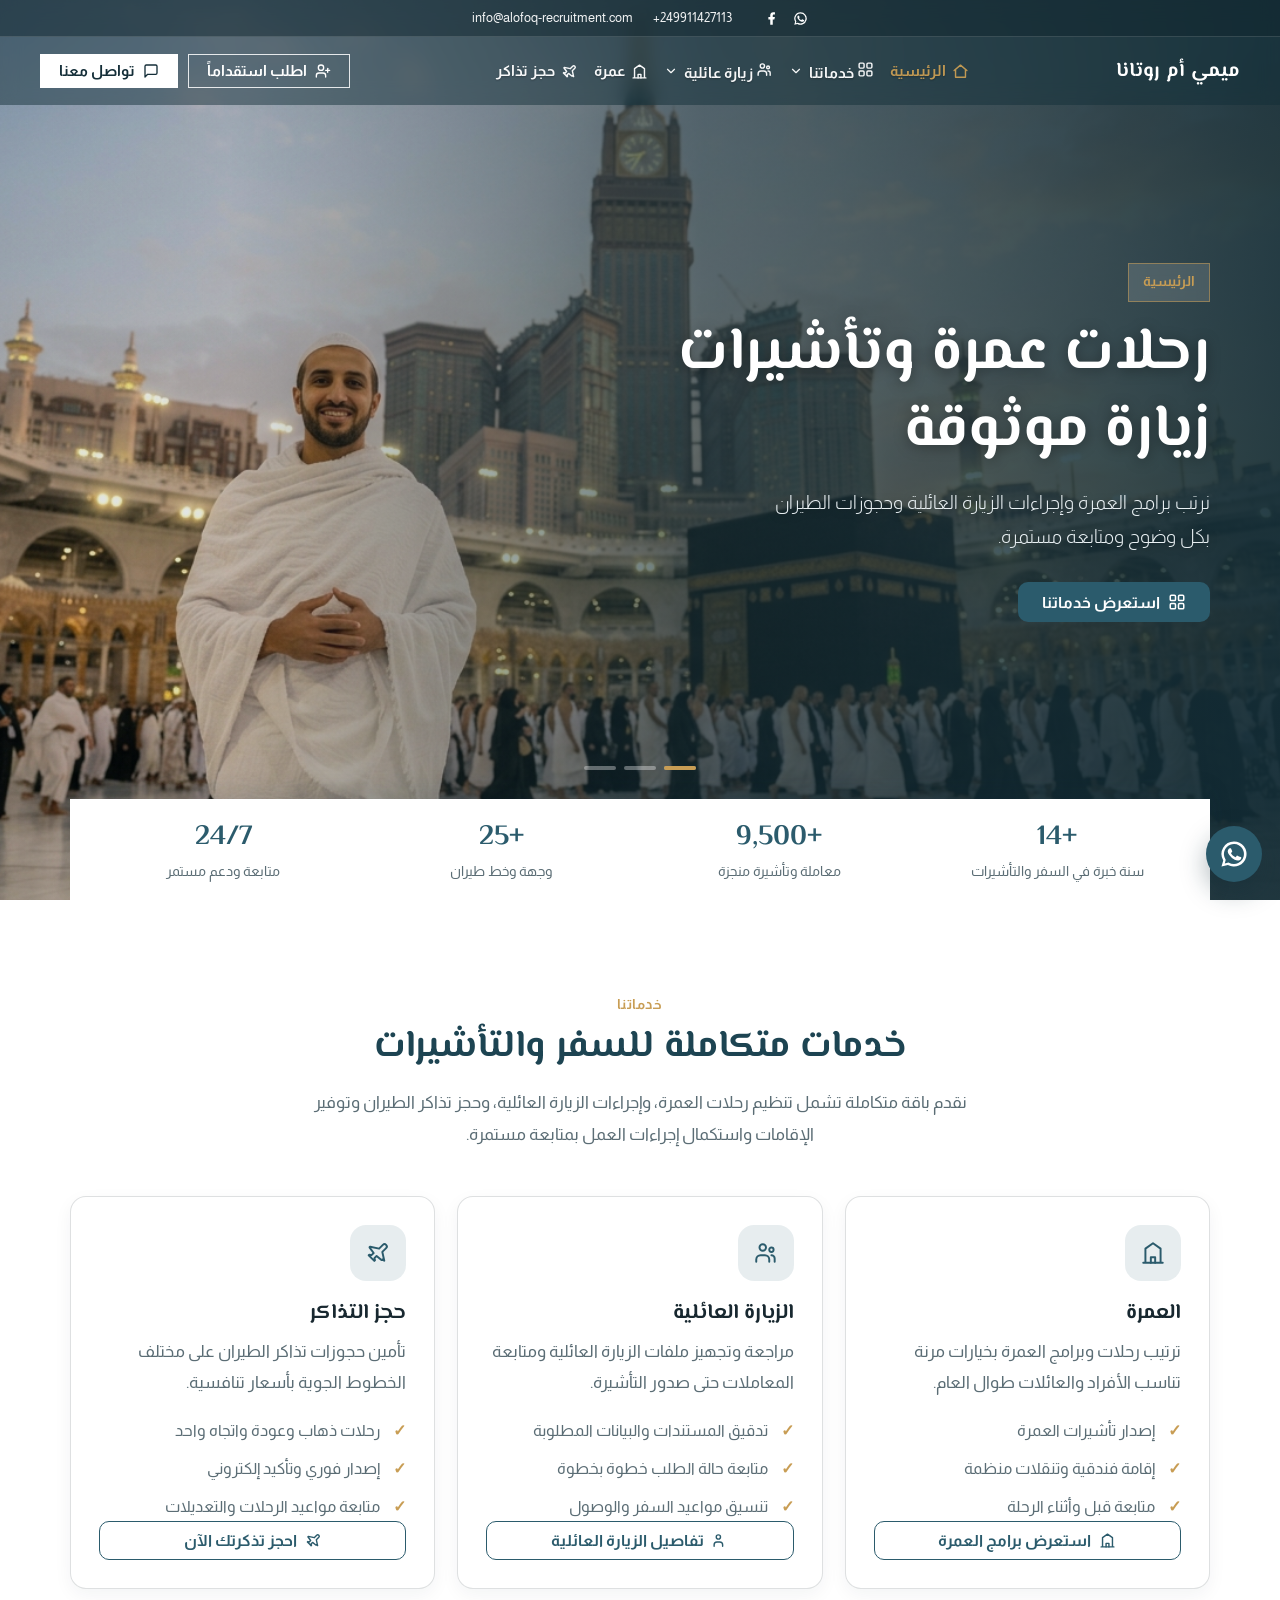
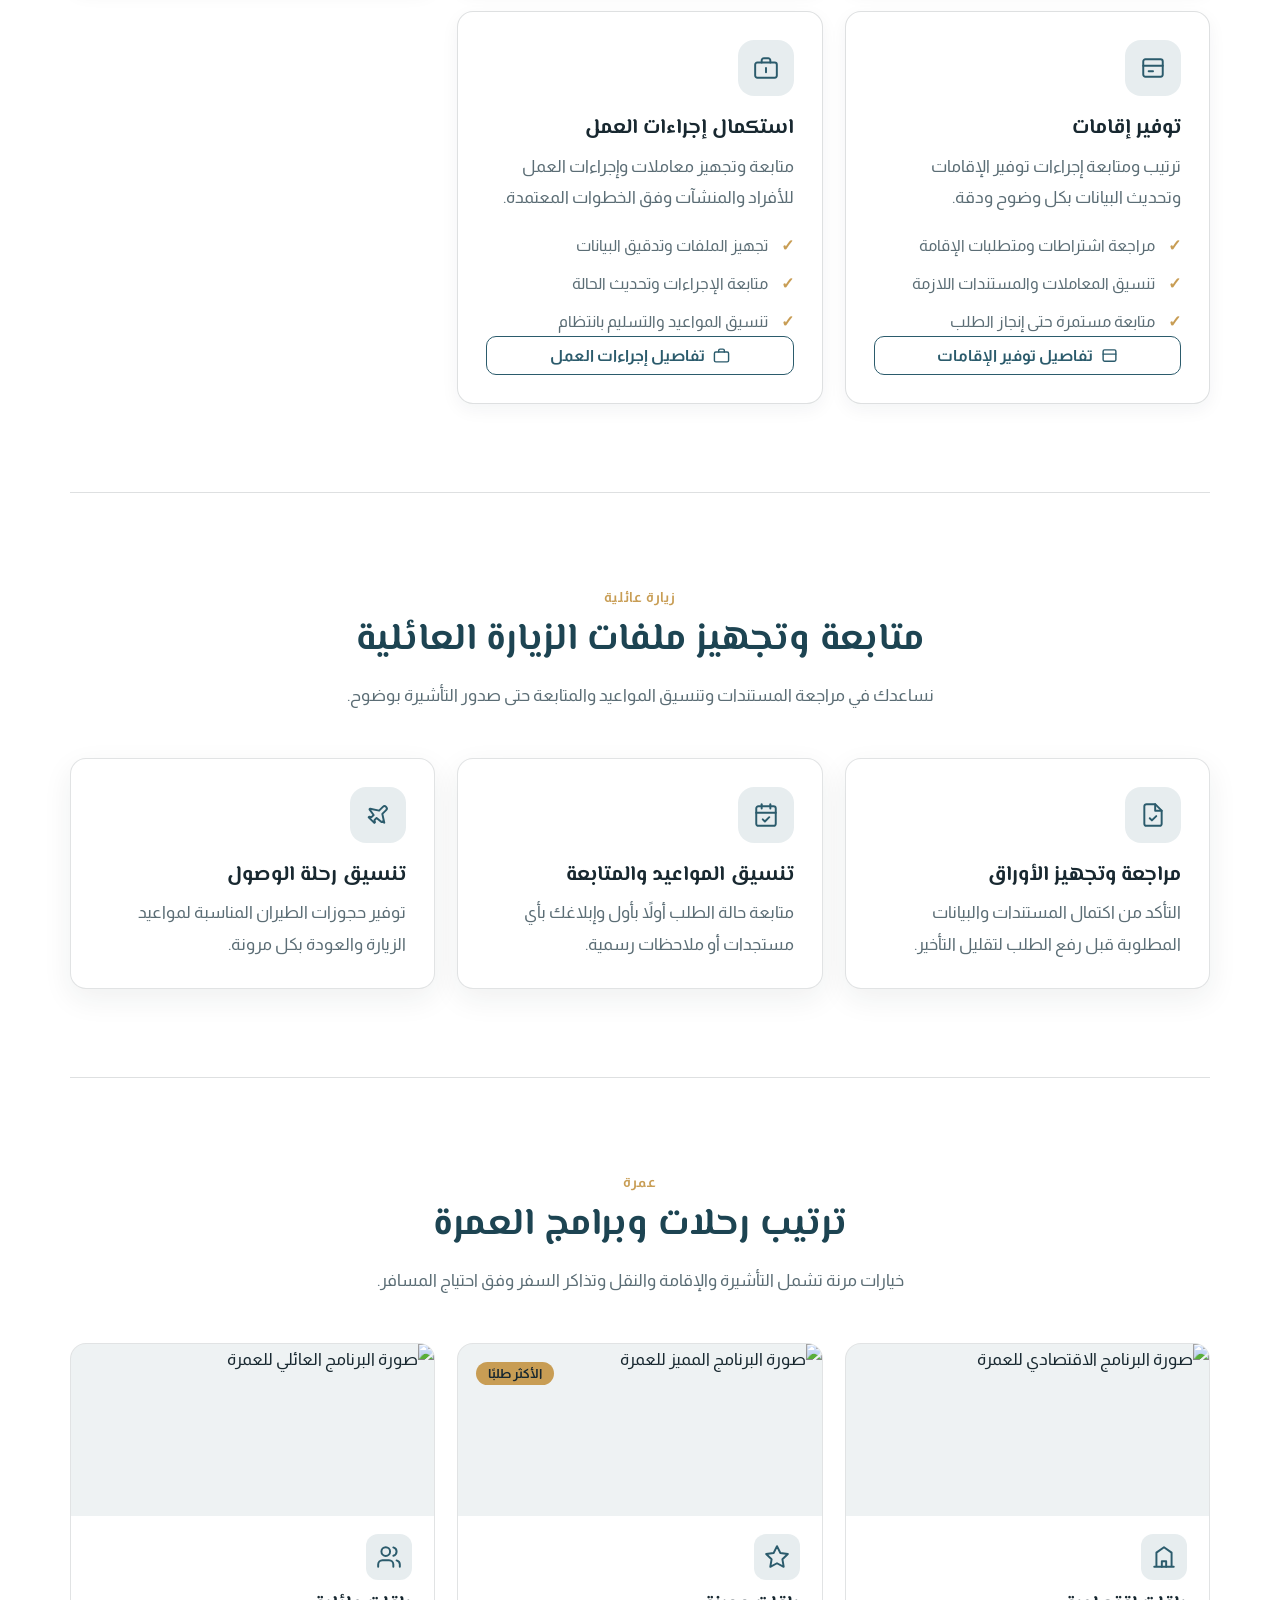
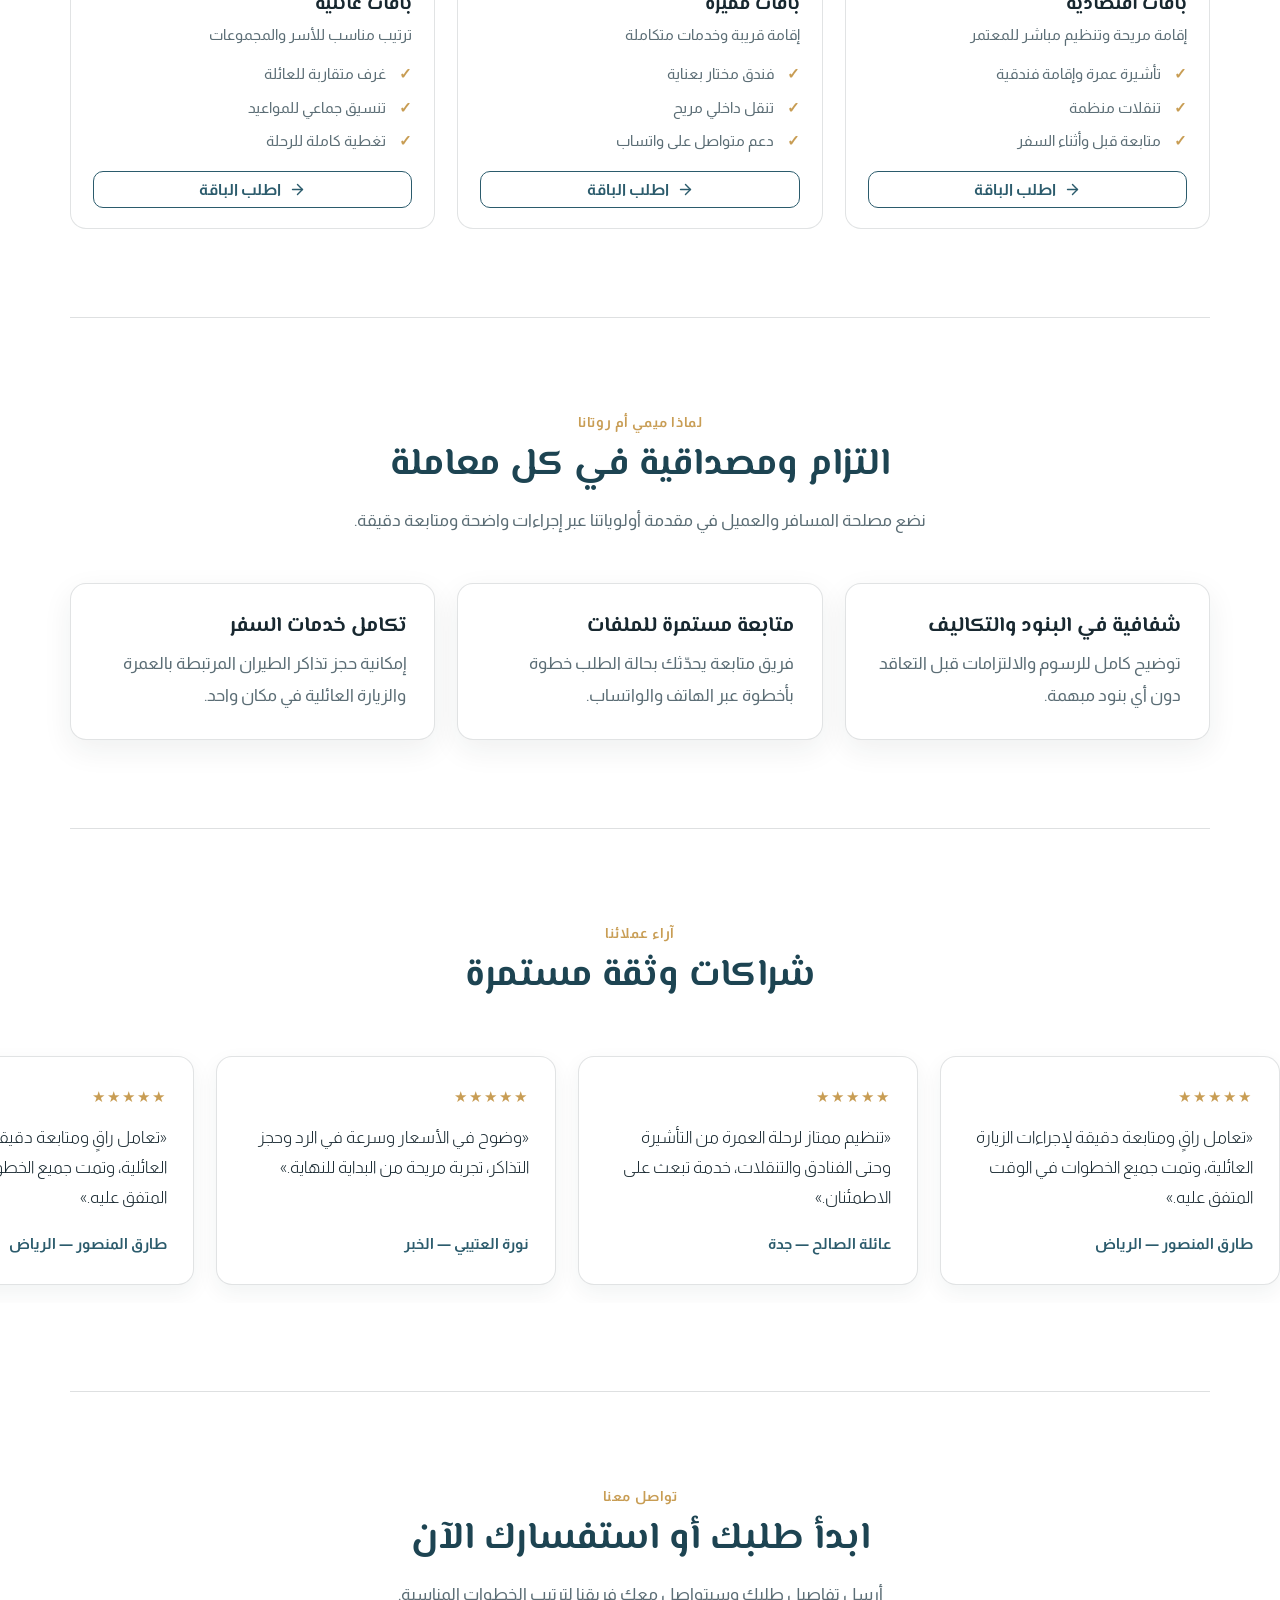
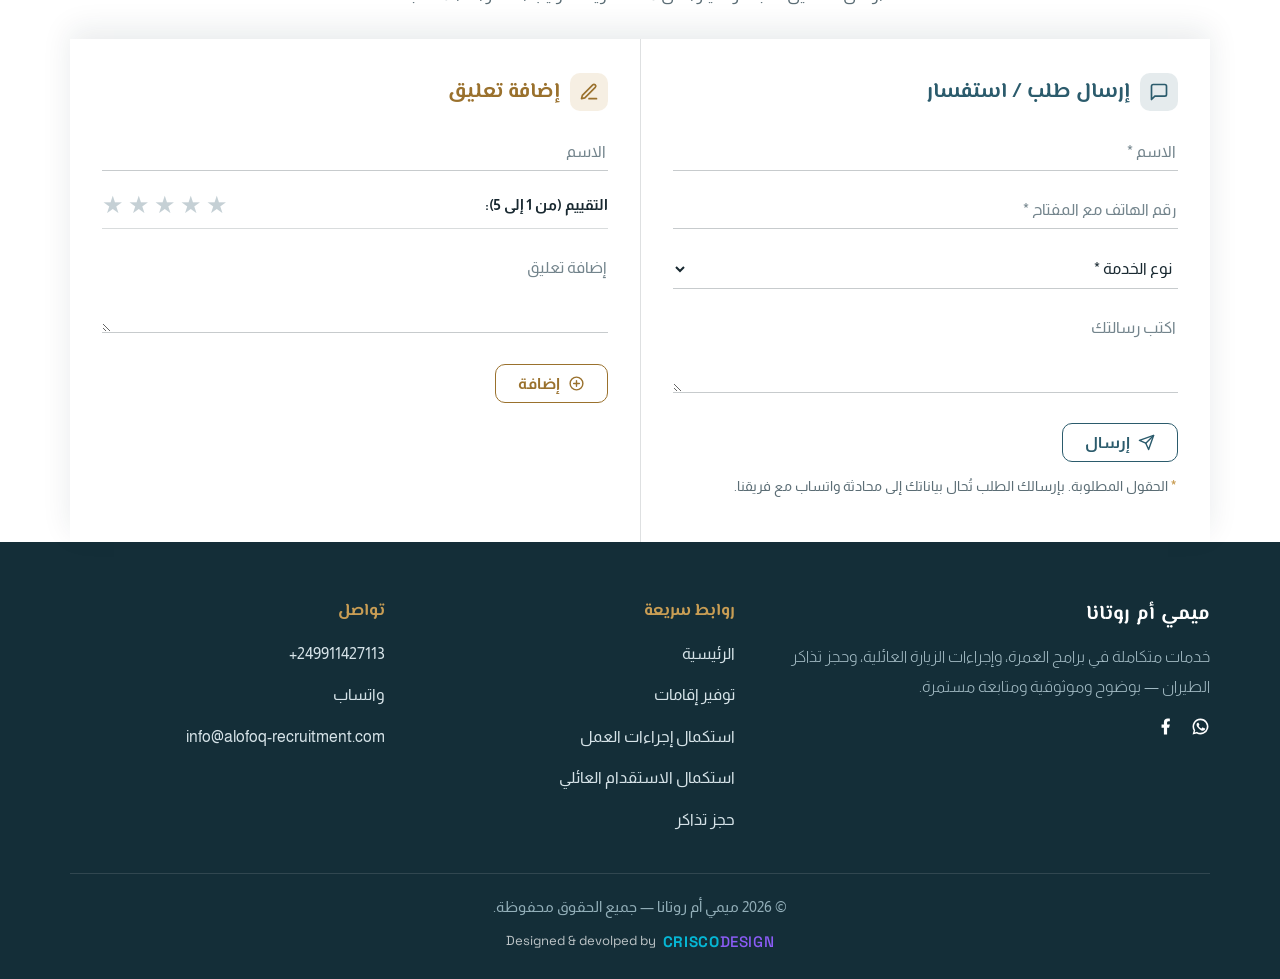
==== commit 7e01fc79: "Add files via upload" ====
--- a/index.html
+++ b/index.html
@@ -157,7 +157,7 @@
   #umrah .card.plan:hover{
     transform:none;
     border-color:rgba(43,91,108,.42);
-    box-shadow:0 12px 28px rgba(43,91,108,.16);
+    box-shadow:0 12px 28px rgba(20,46,56,.16);
   }
   #umrah .card.plan .tag{
     z-index:2;
@@ -235,7 +235,7 @@
       </div>
 
       <div class="top-contact-info">
-        <a class="info-item" href="tel:++249911427113" dir="ltr"><span>+249911427113</span></a>
+        <a class="info-item" href="tel:+249911427113" dir="ltr"><span>+249911427113</span></a>
         <a class="info-item" href="mailto:info@alofoq-recruitment.com"><span>info@alofoq-recruitment.com</span></a>
         
       </div>
@@ -310,7 +310,7 @@
 
 <section class="hero" id="hero" aria-roledescription="carousel" aria-label="خدمات ميمي أم روتانا">
   <div class="slide on" role="group" aria-label="1 من 3">
-    <div class="bg" style="background-image:url('https://images.unsplash.com/photo-1521737604893-d14cc237f11d?auto=format&fit=crop&w=1920&q=80')" role="img" aria-label="تنظيم رحلات العمرة والزيارات"></div>
+    <div class="bg" style="background-image:url('/imgs/ihram.jpg')" role="img" aria-label="تنظيم رحلات العمرة والزيارات"></div>
     <div class="shade"></div>
     <div class="txt">
       <nav class="hero-crumb" aria-label="مسار الصفحة">
@@ -342,7 +342,7 @@
   </div>
 
   <div class="slide" role="group" aria-label="3 من 3">
-    <div class="bg" style="background-image:url('https://images.unsplash.com/photo-1436491865332-7a61a109cc05?auto=format&fit=crop&w=1920&q=80')" role="img" aria-label="رحلات سفر وتذاكر طيران"></div>
+    <div class="bg" style="background-image:url('/imgs/tickets.jpg')" role="img" aria-label="رحلات سفر وتذاكر طيران"></div>
     <div class="shade"></div>
     <div class="txt">
       <nav class="hero-crumb" aria-label="مسار الصفحة">
@@ -388,7 +388,7 @@
           <li>إقامة فندقية وتنقلات منظمة</li>
           <li>متابعة قبل وأثناء الرحلة</li>
         </ul>
-        <a class="btn btn-icon" href="#umrah" style="margin-top:20px;justify-content:center">
+        <a class="btn btn-icon" href="#umrah">
           <svg width="17" height="17" viewBox="0 0 24 24" fill="none" stroke="currentColor" stroke-width="2" stroke-linecap="round" stroke-linejoin="round" aria-hidden="true"><path d="M3 21h18M5 21V8l7-5 7 5v13"/><path d="M10 21v-5h4v5"/></svg>
           <span>استعرض برامج العمرة</span>
         </a>
@@ -405,7 +405,7 @@
           <li>متابعة حالة الطلب خطوة بخطوة</li>
           <li>تنسيق مواعيد السفر والوصول</li>
         </ul>
-        <a class="btn btn-icon" href="#visit" style="margin-top:20px;justify-content:center">
+        <a class="btn btn-icon" href="#visit">
           <svg width="17" height="17" viewBox="0 0 24 24" fill="none" stroke="currentColor" stroke-width="2" stroke-linecap="round" stroke-linejoin="round" aria-hidden="true"><circle cx="9" cy="7" r="3"/><path d="M3 20v-2a4 4 0 0 1 4-4h4a4 4 0 0 1 4 4v2"/></svg>
           <span>تفاصيل الزيارة العائلية</span>
         </a>
@@ -422,7 +422,7 @@
           <li>إصدار فوري وتأكيد إلكتروني</li>
           <li>متابعة مواعيد الرحلات والتعديلات</li>
         </ul>
-        <a class="btn btn-icon" href="tickets.html" style="margin-top:20px;justify-content:center">
+        <a class="btn btn-icon" href="tickets.html">
           <svg width="17" height="17" viewBox="0 0 24 24" fill="none" stroke="currentColor" stroke-width="2" stroke-linecap="round" stroke-linejoin="round" aria-hidden="true"><path d="M17.8 19.2 16 11l3.5-3.5a2.1 2.1 0 0 0-3-3L13 8 4.8 6.2a.5.5 0 0 0-.5.8L8 12l-2 2-2-.5-.6.6 2.6 2.6 2.6 2.6.6-.6-.5-2 2-2 4.5 3.7a.5.5 0 0 0 .8-.5Z"/></svg>
           <span>احجز تذكرتك الآن</span>
         </a>
@@ -439,7 +439,7 @@
           <li>تنسيق المعاملات والمستندات اللازمة</li>
           <li>متابعة مستمرة حتى إنجاز الطلب</li>
         </ul>
-        <a class="btn btn-icon" href="accommodation.html" style="margin-top:20px;justify-content:center">
+        <a class="btn btn-icon" href="accommodation.html">
           <svg width="17" height="17" viewBox="0 0 24 24" fill="none" stroke="currentColor" stroke-width="2" stroke-linecap="round" stroke-linejoin="round" aria-hidden="true"><rect x="3" y="4" width="18" height="16" rx="2"/><path d="M3 10h18"/></svg>
           <span>تفاصيل توفير الإقامات</span>
         </a>
@@ -456,7 +456,7 @@
           <li>متابعة الإجراءات وتحديث الحالة</li>
           <li>تنسيق المواعيد والتسليم بانتظام</li>
         </ul>
-        <a class="btn btn-icon" href="work-procedures.html" style="margin-top:20px;justify-content:center">
+        <a class="btn btn-icon" href="work-procedures.html">
           <svg width="17" height="17" viewBox="0 0 24 24" fill="none" stroke="currentColor" stroke-width="2" stroke-linecap="round" stroke-linejoin="round" aria-hidden="true"><rect x="2" y="7" width="20" height="14" rx="2"/><path d="M16 7V5a2 2 0 0 0-2-2h-4a2 2 0 0 0-2 2v2"/></svg>
           <span>تفاصيل إجراءات العمل</span>
         </a>
--- a/style.css
+++ b/style.css
@@ -453,19 +453,52 @@
   color:var(--sand);font-weight:700;
 }
 
-/* بطاقات الخدمات: بدون مؤثرات افتراضية، وبوردر + شادو خفيف عند المرور */
+/* بطاقات وأزرار قسم الخدمات: تناسق بجانب بعض وأزرار شفافة */
 #services .cards{
-  grid-template-columns:repeat(auto-fit,minmax(290px,1fr));
+  display:grid;
+  grid-template-columns:repeat(3, minmax(0, 1fr));
+  gap:22px;
+  align-items:stretch;
 }
 #services .card{
-  transform:none;
-  box-shadow:none;
-  transition:border-color .3s ease, box-shadow .3s ease;
+  height:100%;
+  transform:none;
+  box-shadow:0 6px 18px rgba(20,46,56,.05);
+  border-color:rgba(24,40,48,.14);
+  transition:border-color .25s ease, box-shadow .25s ease;
 }
 #services .card:hover{
   transform:none;
-  border-color:rgba(43,91,108,.35);
-  box-shadow:0 8px 20px rgba(20,46,56,.08);
+  border-color:rgba(43,91,108,.45);
+  box-shadow:0 10px 24px rgba(20,46,56,.1);
+}
+#services .card .btn{
+  margin-top:auto;
+  background:transparent;
+  color:var(--sage);
+  border:1.5px solid var(--sage);
+  border-radius:10px;
+  padding:10px 20px;
+  text-align:center;
+  justify-content:center;
+  transition:background-color .25s ease, color .25s ease, border-color .25s ease;
+}
+#services .card .btn:hover,
+#services .card .btn:focus-visible{
+  background:var(--sage);
+  color:var(--sage-ink);
+  border-color:var(--sage);
+  transform:none;
+}
+@media (max-width:980px){
+  #services .cards{
+    grid-template-columns:repeat(2, minmax(0, 1fr));
+  }
+}
+@media (max-width:640px){
+  #services .cards{
+    grid-template-columns:1fr;
+  }
 }
 
 .plan{position:relative}
@@ -753,7 +786,7 @@
 #umrah .card.plan:hover{
   transform:none;
   border-color:rgba(43,91,108,.42);
-  box-shadow:0 12px 28px rgba(43,91,108,.16);
+  box-shadow:0 12px 28px rgba(20,46,56,.16);
 }
 #umrah .card.plan .tag{
   z-index:2;
@@ -813,4 +846,4 @@
   color:var(--sage-ink);
   border-color:var(--sage);
   transform:none;
-}
+}
